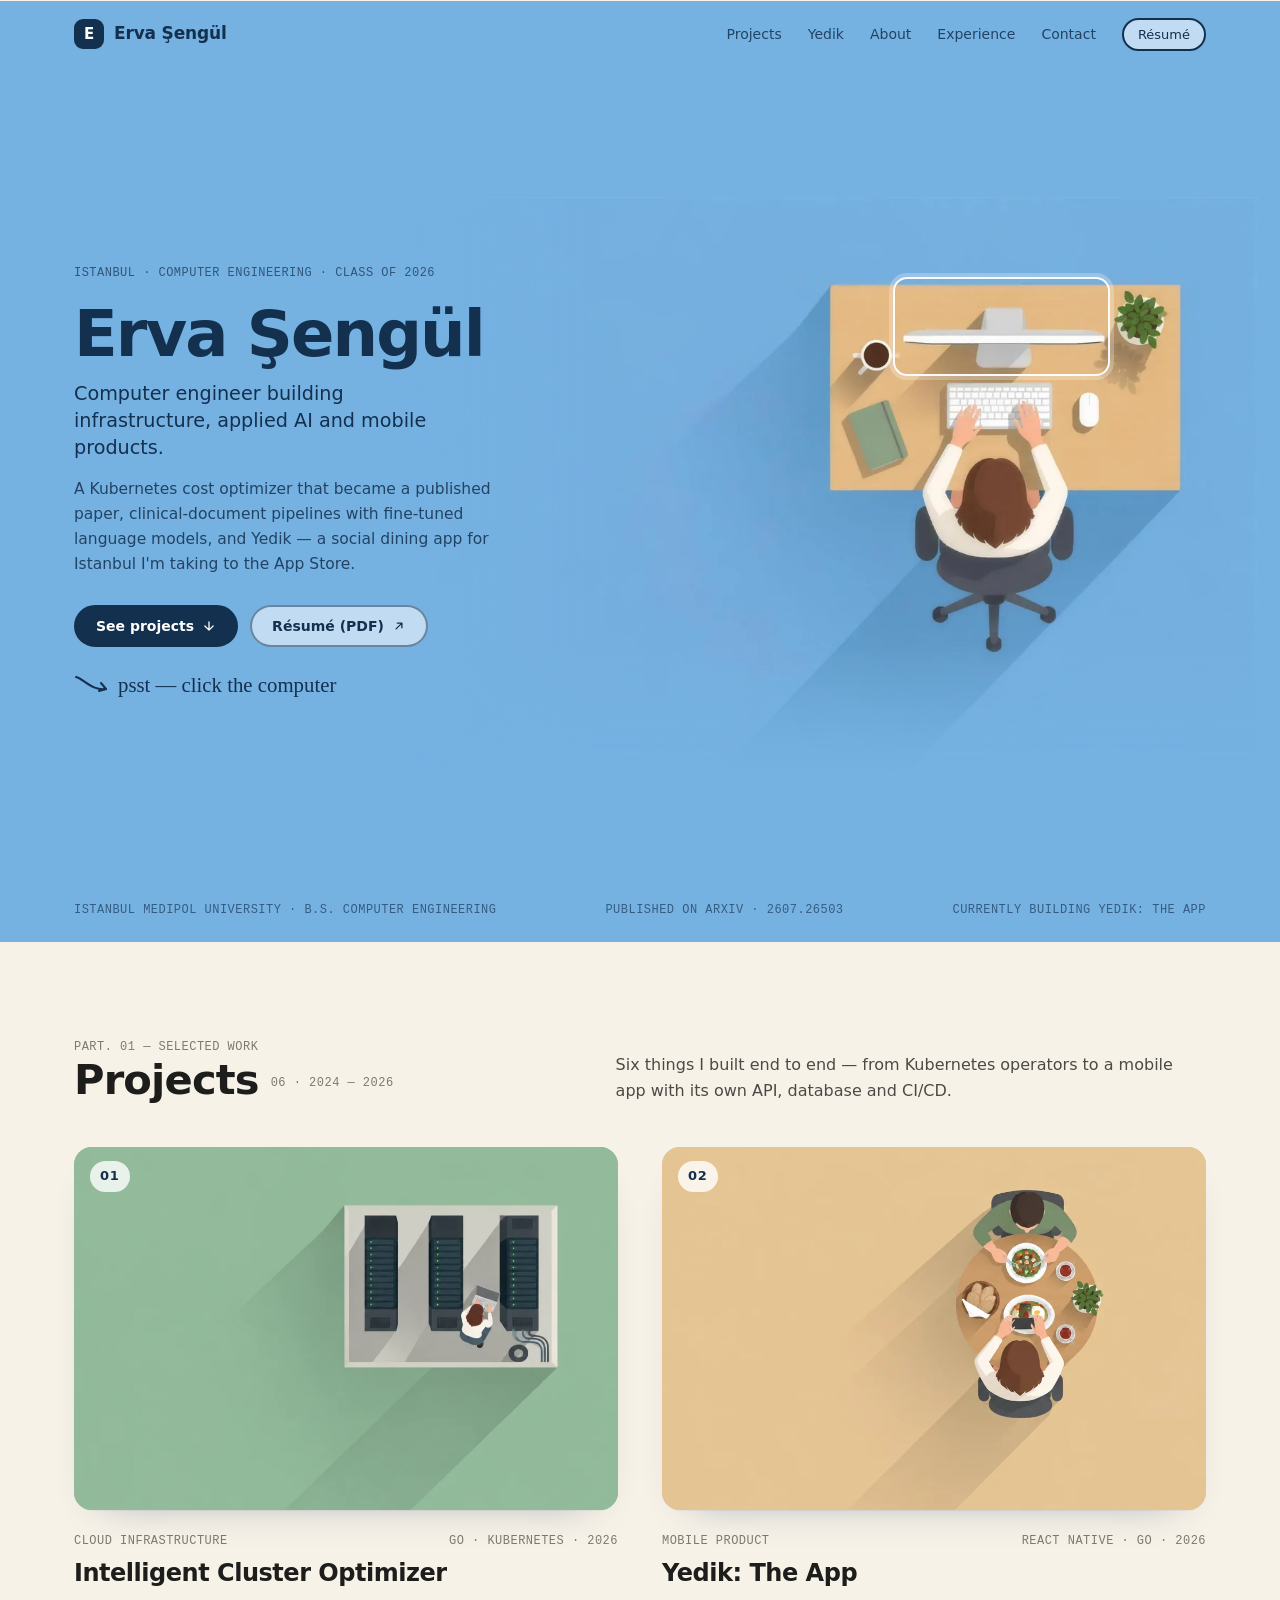
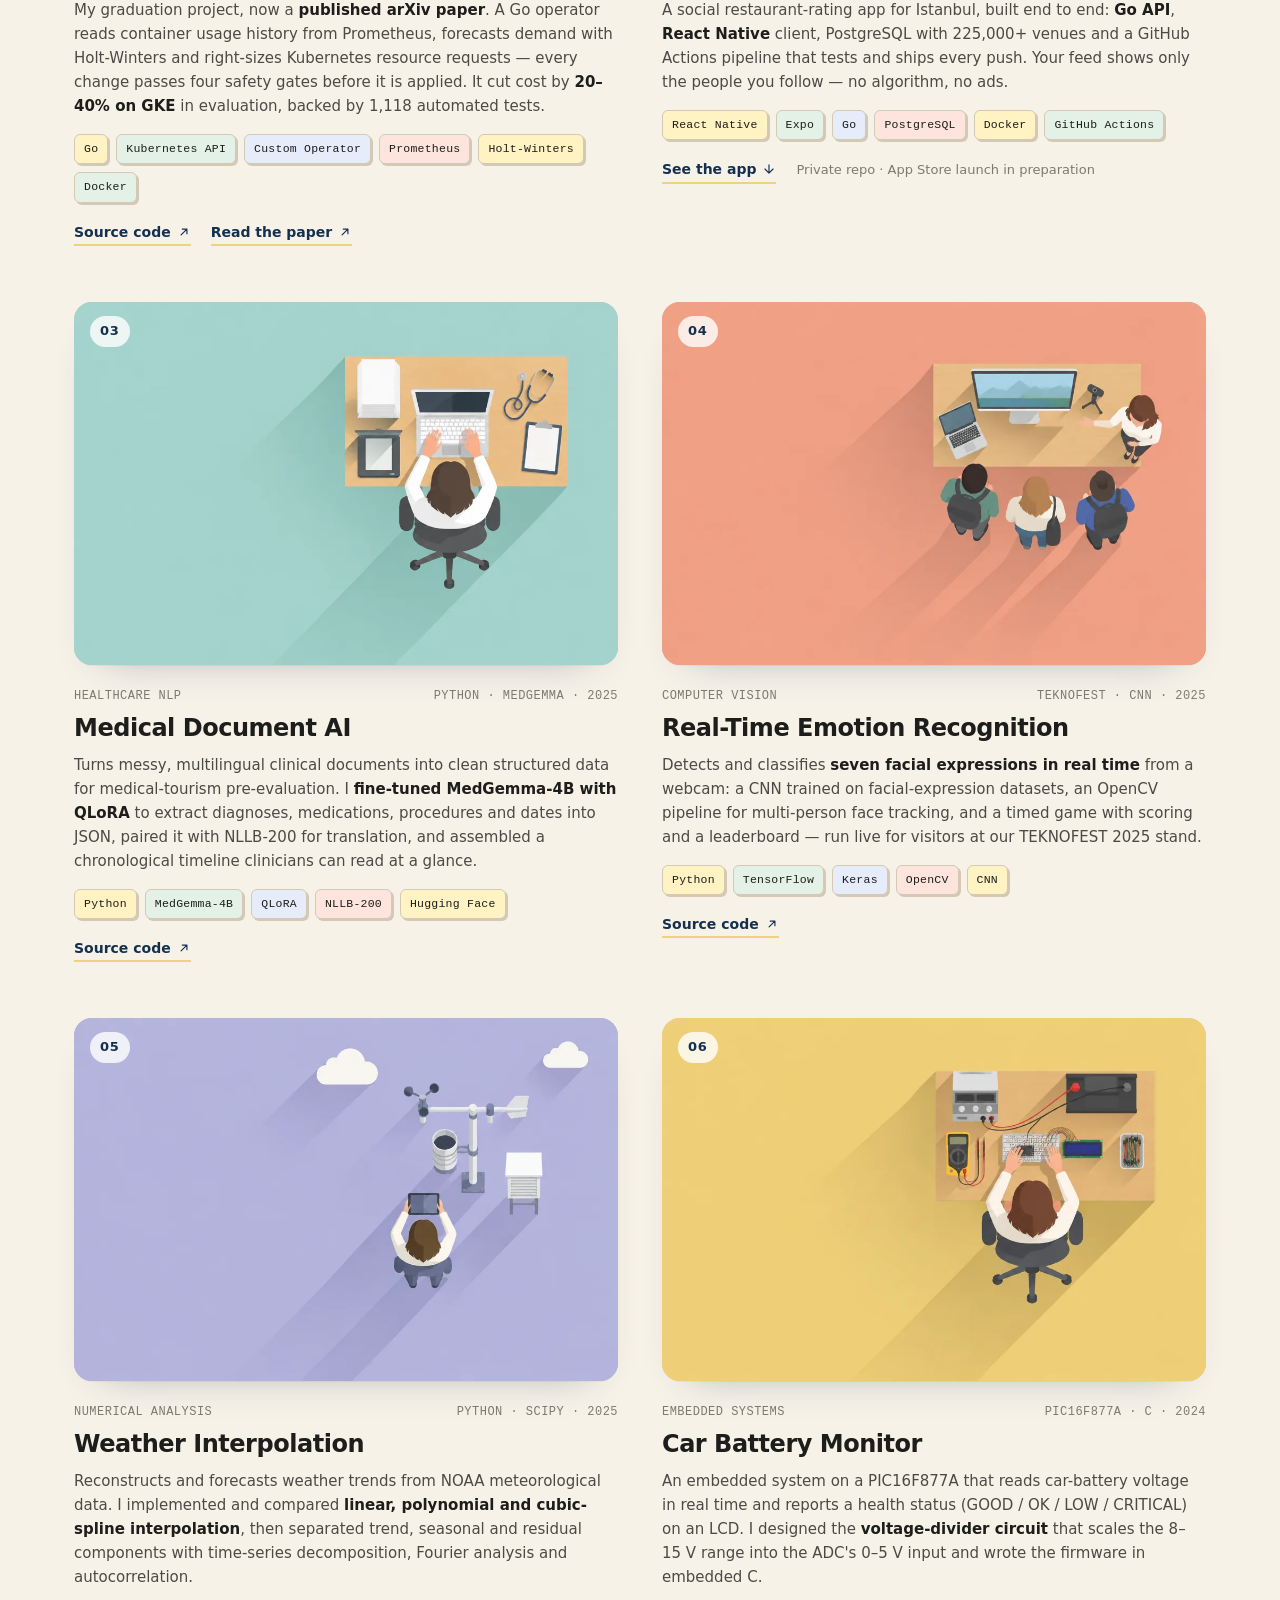
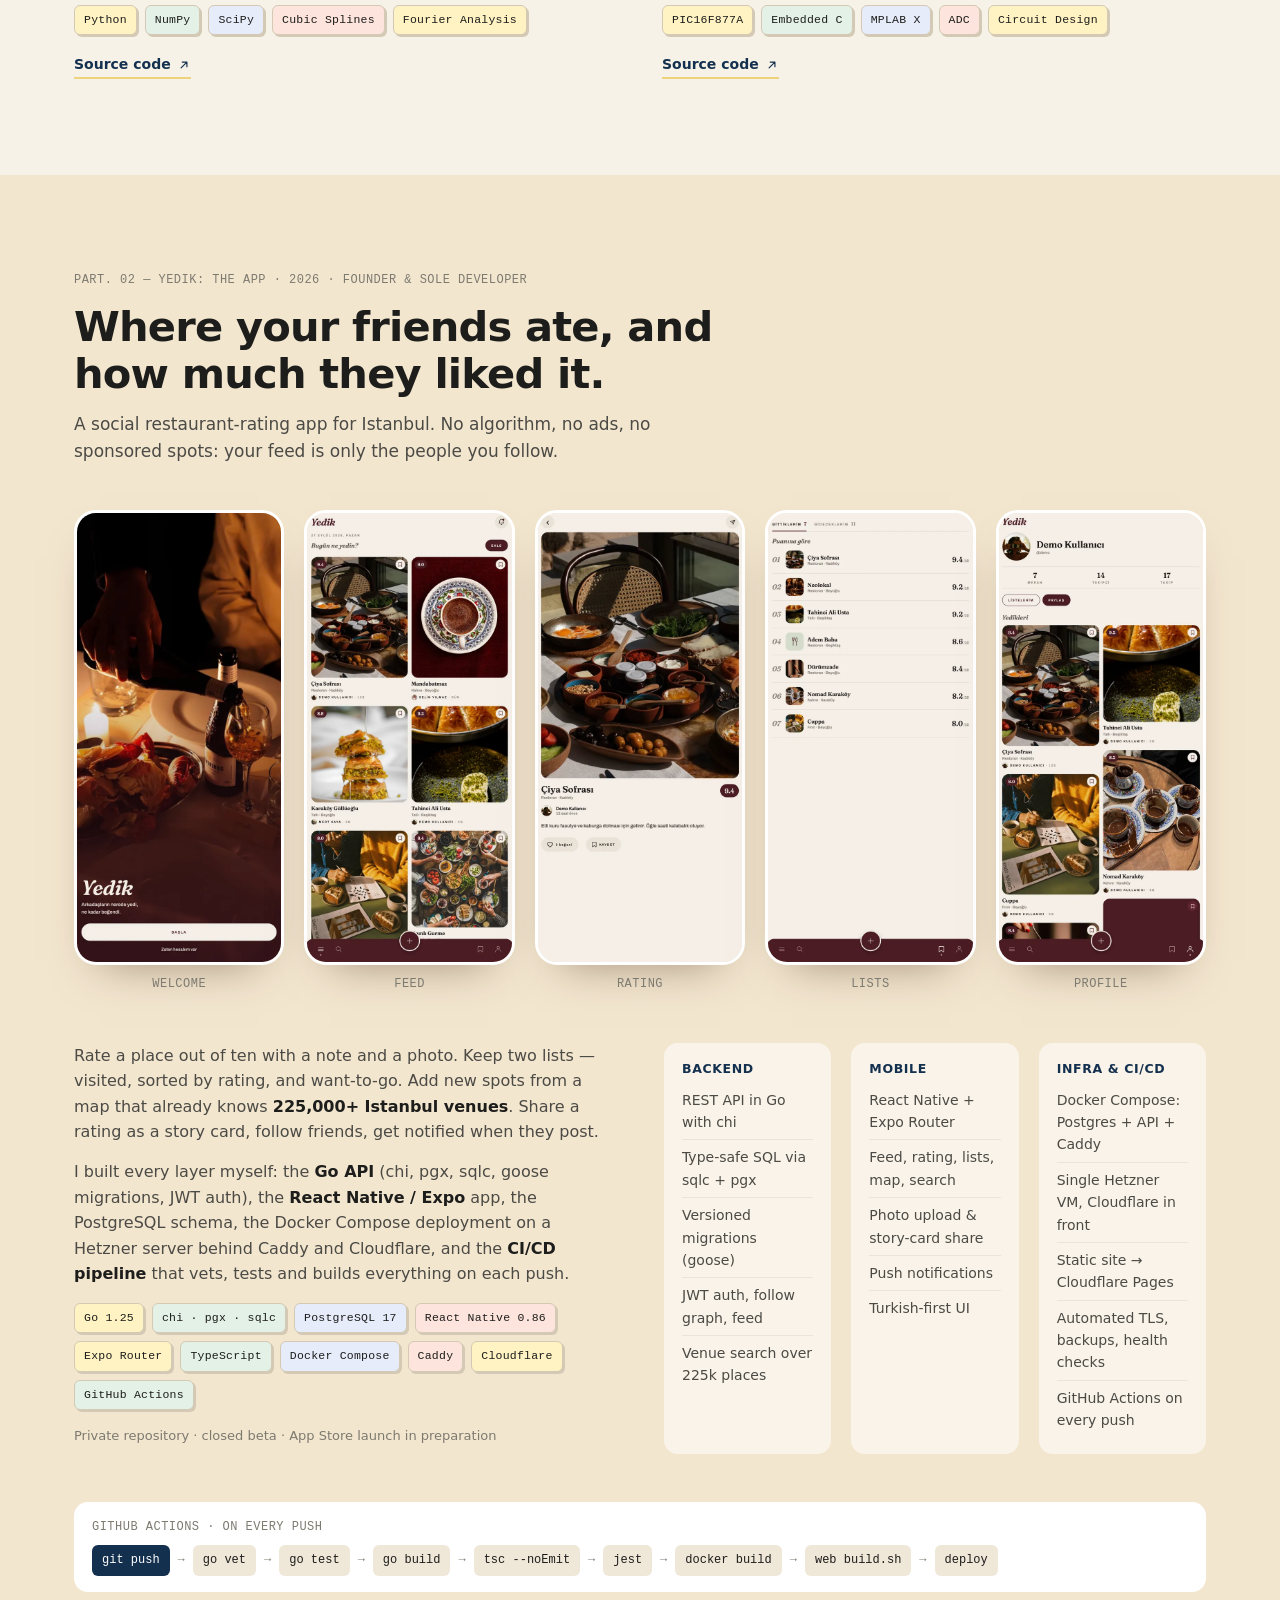
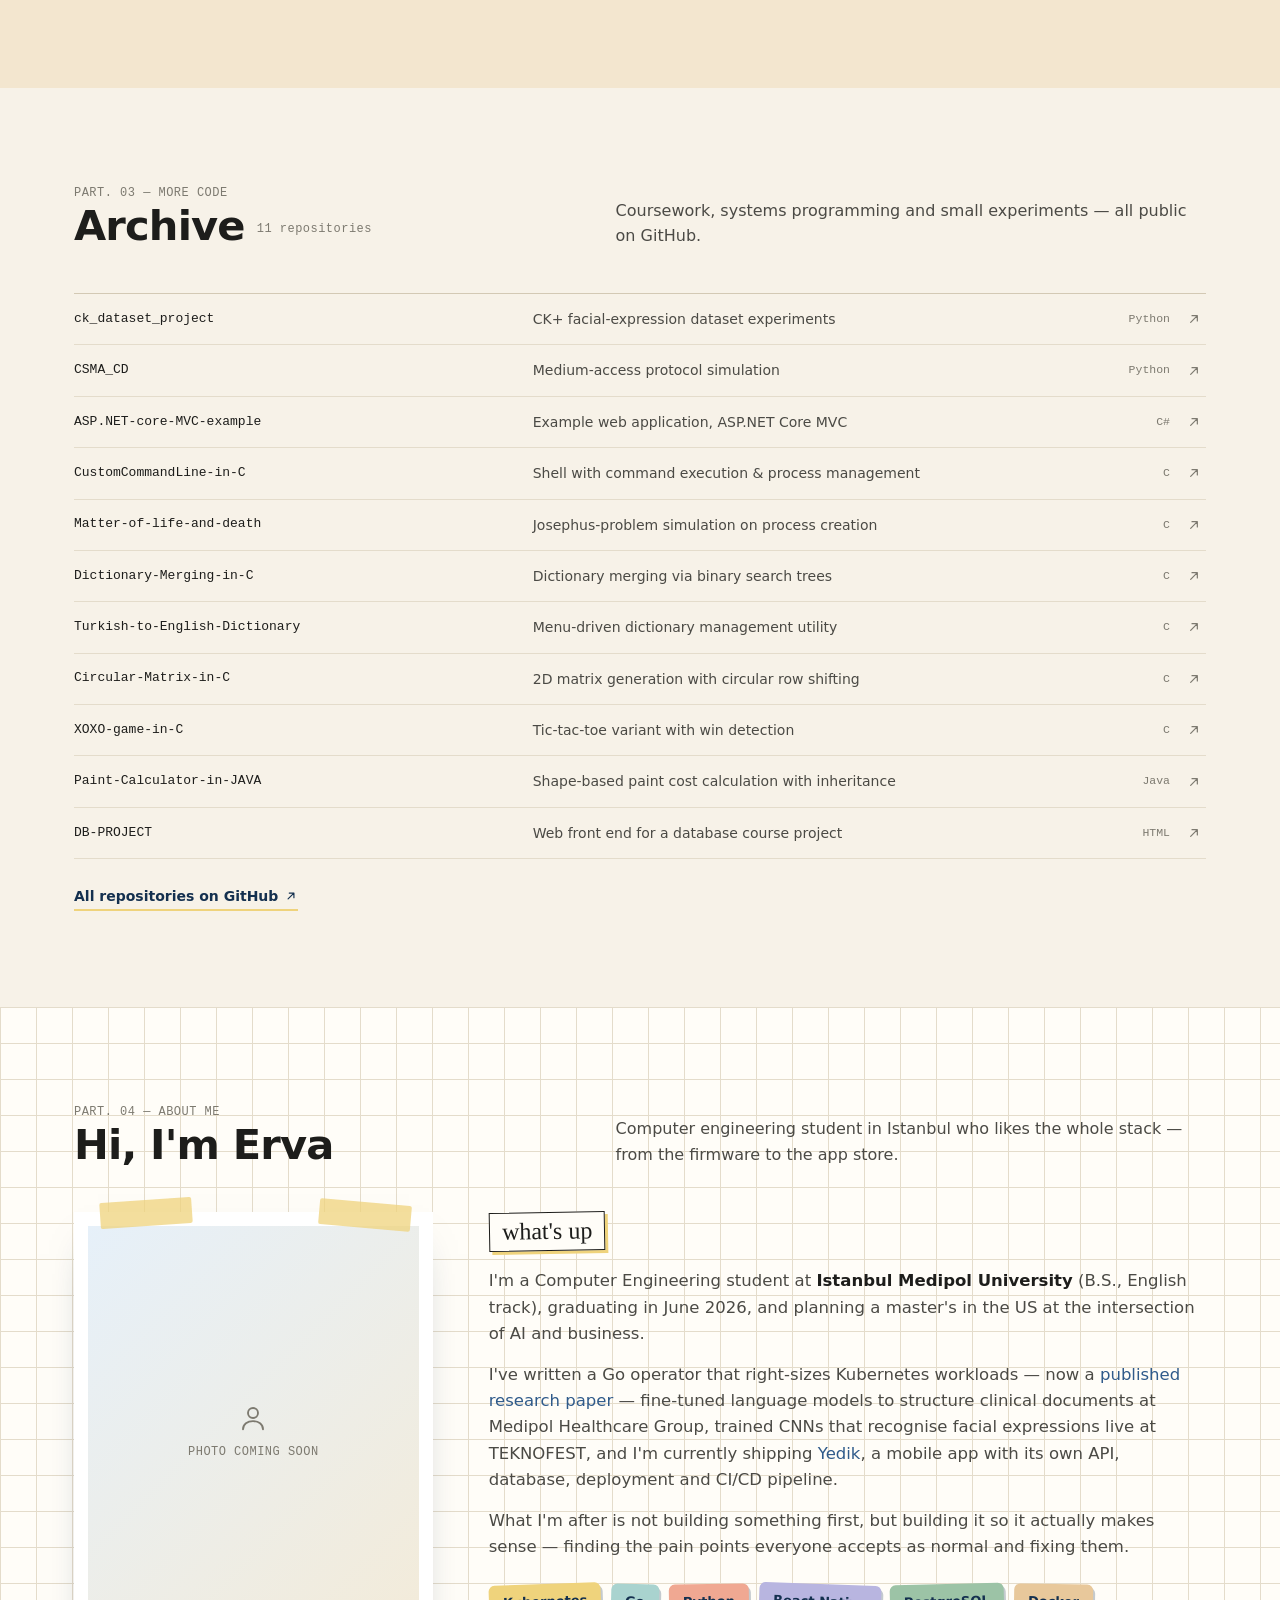
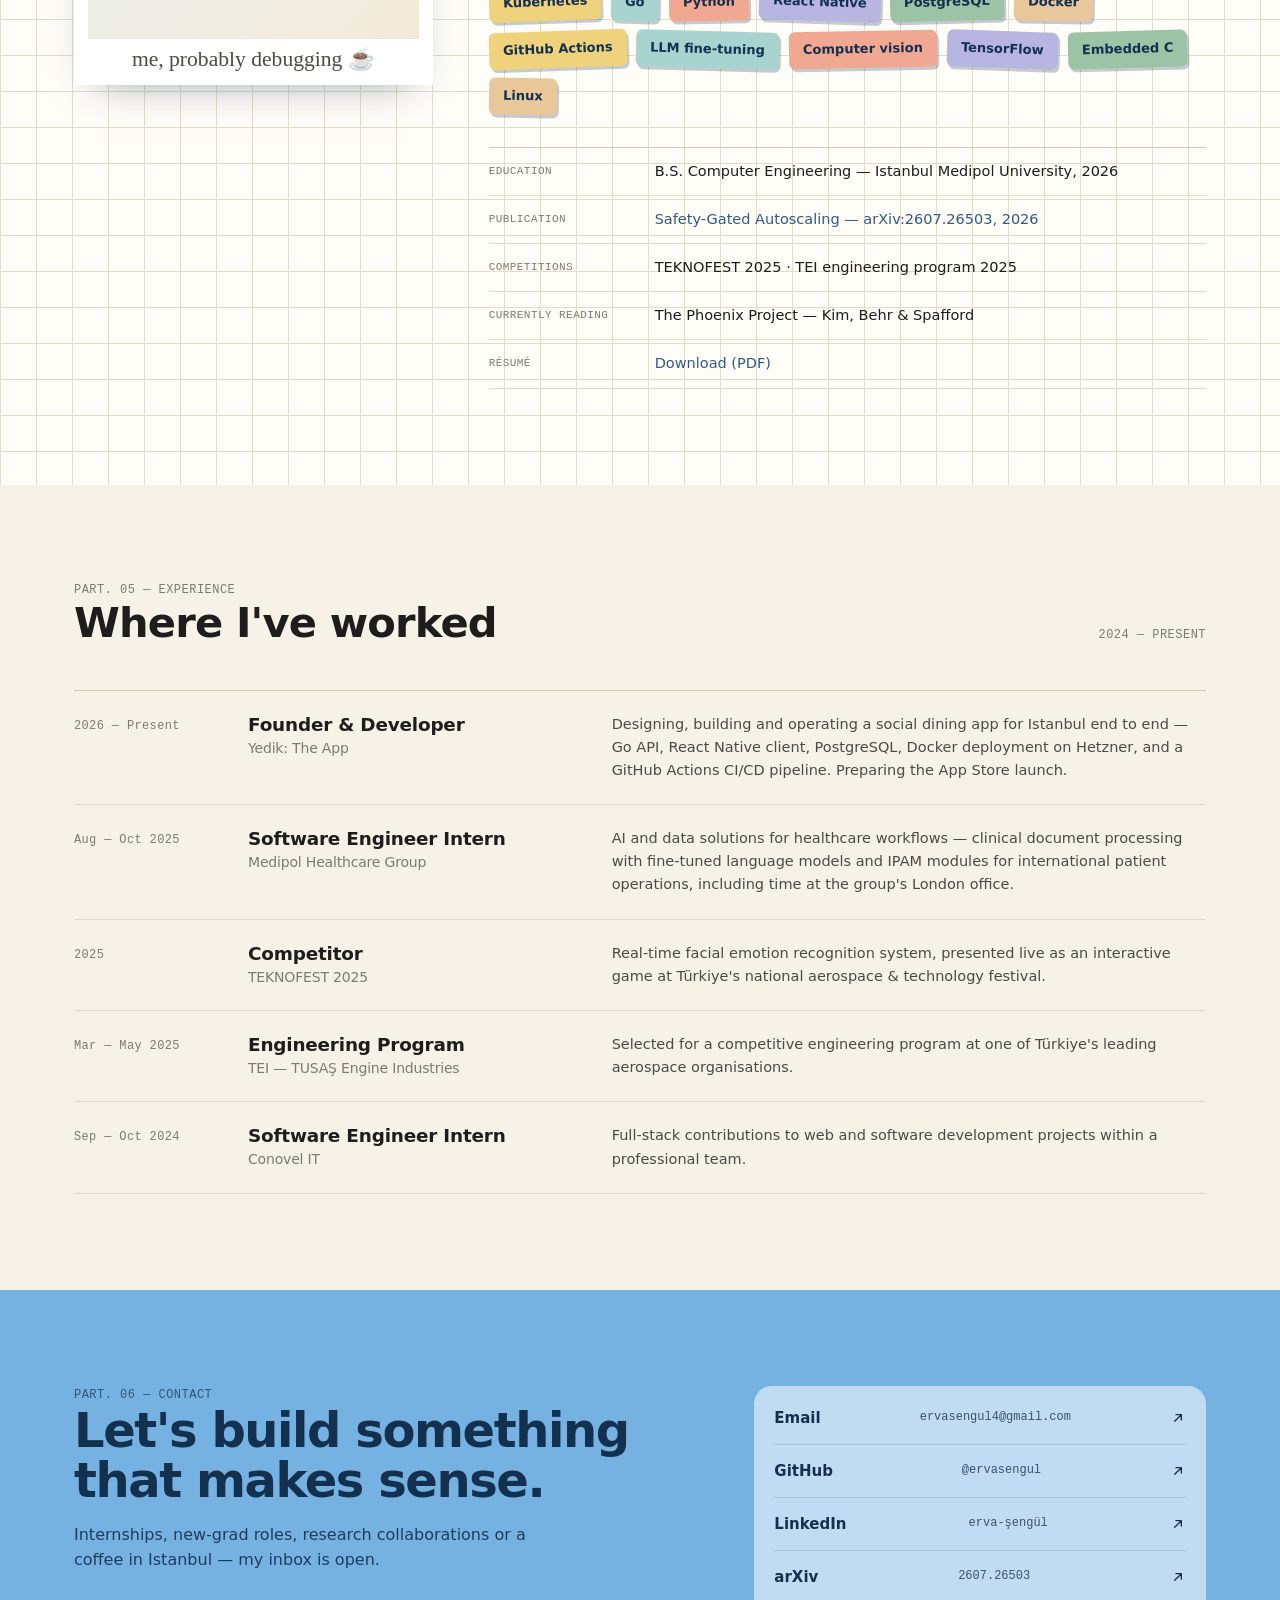
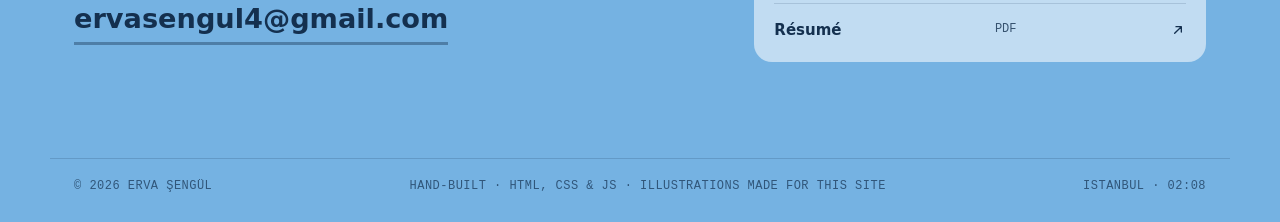
==== index.html @ ea11b545 "Redesign v5: illustrated hero and project covers in the top-down style - Sky-blue hero with a custom" ====
<!DOCTYPE html>
<html lang="en">
<head>
    <meta charset="UTF-8">
    <meta name="viewport" content="width=device-width, initial-scale=1.0">
    <meta http-equiv="Content-Security-Policy" content="default-src 'self'; style-src 'self' 'unsafe-inline' https://fonts.googleapis.com; font-src 'self' https://fonts.gstatic.com; img-src 'self' data:; script-src 'self'; frame-ancestors 'none'; base-uri 'self'; upgrade-insecure-requests;">
    <meta http-equiv="X-Content-Type-Options" content="nosniff">
    <meta name="referrer" content="strict-origin-when-cross-origin">
    <title>Erva Şengül — Computer Engineer</title>
    <meta name="description" content="Erva Şengül — computer engineering student in Istanbul building cloud infrastructure, applied AI and mobile products. Published on arXiv; building Yedik, a social dining app.">
    <meta name="theme-color" content="#75b2e2">
    <meta property="og:title" content="Erva Şengül — Computer Engineer">
    <meta property="og:description" content="Cloud infrastructure · applied AI · mobile. Computer engineering student in Istanbul, class of 2026.">
    <meta property="og:type" content="website">
    <meta property="og:url" content="https://www.ervasengul.com/">
    <link rel="icon" href="data:image/svg+xml,%3Csvg xmlns='http://www.w3.org/2000/svg' viewBox='0 0 64 64'%3E%3Crect width='64' height='64' rx='16' fill='%2314304f'/%3E%3Ctext x='32' y='45' font-family='Arial,Helvetica,sans-serif' font-weight='700' font-size='36' fill='%23ffffff' text-anchor='middle'%3EE%3C/text%3E%3C/svg%3E">
    <link rel="preconnect" href="https://fonts.googleapis.com">
    <link rel="preconnect" href="https://fonts.gstatic.com" crossorigin>
    <link href="https://fonts.googleapis.com/css2?family=Plus+Jakarta+Sans:wght@500;600;700;800&family=Inter:wght@400;500;600&family=Caveat:wght@500;600&family=JetBrains+Mono:wght@400;500&display=swap" rel="stylesheet">
    <link rel="stylesheet" href="styles.css">
</head>
<body>
    <a class="skip-link" href="#projects">Skip to content</a>

    <header class="site-nav">
        <div class="container nav-inner">
            <a href="index.html" class="brand"><span class="brand-mark">E</span>Erva Şengül</a>
            <button class="nav-toggle" type="button" aria-label="Menu" aria-expanded="false" aria-controls="nav-links"><span></span></button>
            <nav aria-label="Primary">
                <ul class="nav-links" id="nav-links">
                    <li><a href="#projects">Projects</a></li>
                    <li><a href="#yedik">Yedik</a></li>
                    <li><a href="#about">About</a></li>
                    <li><a href="#experience">Experience</a></li>
                    <li><a href="#contact">Contact</a></li>
                    <li><a class="btn btn-ghost" href="CVLER/Erva_Sengul_Resume.pdf" target="_blank" rel="noopener noreferrer">Résumé</a></li>
                </ul>
            </nav>
        </div>
    </header>

    <main>

        <!-- ================= HERO ================= -->
        <section class="hero" aria-label="Intro">
            <div class="container">
                <div class="hero-inner">
                    <div class="hero-copy">
                        <p class="mono hero-eyebrow">Istanbul · Computer Engineering · Class of 2026</p>
                        <h1 class="hero-title">Erva Şengül</h1>
                        <p class="hero-role">Computer engineer building infrastructure, applied AI and mobile products.</p>
                        <p class="hero-lead">
                            A Kubernetes cost optimizer that became a published paper, clinical-document
                            pipelines with fine-tuned language models, and Yedik — a social dining app
                            for Istanbul I'm taking to the App Store.
                        </p>
                        <div class="hero-actions">
                            <a class="btn btn-solid" href="#projects">See projects <svg viewBox="0 0 24 24"><path d="M12 5v14M5 12l7 7 7-7"/></svg></a>
                            <a class="btn btn-ghost" href="CVLER/Erva_Sengul_Resume.pdf" target="_blank" rel="noopener noreferrer">Résumé (PDF) <svg viewBox="0 0 24 24"><path d="M7 17 17 7M9 7h8v8"/></svg></a>
                        </div>
                        <p class="hero-hint" aria-hidden="true">
                            <svg viewBox="0 0 34 24"><path d="M2 4c8 2 16 14 30 12"/><path d="M27 10l5 6-7 2"/></svg>
                            <span class="hand">psst — click the computer</span>
                        </p>
                    </div>

                    <div class="hero-art">
                        <!-- Hotspot coordinates are % of the image box (see styles.css .hotspot) -->
                        <div class="hero-figure">
                        <img src="images/illustrations/hero-2048.webp"
                             srcset="images/illustrations/hero-1200.webp 1200w, images/illustrations/hero-2048.webp 2048w"
                             sizes="(max-width: 860px) 100vw, 60vw"
                             width="2048" height="1382" fetchpriority="high"
                             alt="Top-down illustration of Erva at a wooden desk, coding on an iMac, with a coffee cup and a plant, casting a long afternoon shadow">
                        <a class="hotspot" href="#projects" aria-label="Open the projects section" style="--x:58%; --y:15%; --w:24%; --h:15%">
                            <span class="hotspot-tip">See what I'm building ↓</span>
                        </a>
                        </div>
                    </div>
                </div>
                <div class="hero-foot">
                    <p class="mono">Istanbul Medipol University · B.S. Computer Engineering</p>
                    <p class="mono">Published on arXiv · 2607.26503</p>
                    <p class="mono">Currently building Yedik: The App</p>
                </div>
            </div>
        </section>

        <!-- ================= PROJECTS ================= -->
        <section id="projects" class="section projects">
            <div class="container">
                <div class="section-head reveal">
                    <div>
                        <p class="mono">Part. 01 — Selected work</p>
                        <h2 class="section-title"><span class="scribble">Projects</span><span class="count">06 · 2024 — 2026</span></h2>
                    </div>
                    <p class="section-sub">Six things I built end to end — from Kubernetes operators to a mobile app with its own API, database and CI/CD.</p>
                </div>

                <div class="project-grid">

                    <article class="project reveal" style="--tile:#93ba9d">
                        <figure class="project-media">
                            <img src="images/illustrations/cluster.webp" alt="Top-down illustration of a small data-center room: three rows of server racks and a person with a laptop crouching beside one" loading="lazy" width="1024" height="688">
                            <span class="project-num">01</span>
                        </figure>
                        <div class="project-meta">
                            <span class="mono">Cloud infrastructure</span>
                            <span class="mono">Go · Kubernetes · 2026</span>
                        </div>
                        <h3 class="project-title"><a href="https://github.com/medipol-srg/intelligent-cluster-optimizer" target="_blank" rel="noopener noreferrer">Intelligent Cluster Optimizer</a></h3>
                        <p class="project-desc">
                            My graduation project, now a <strong>published arXiv paper</strong>. A Go operator reads
                            container usage history from Prometheus, forecasts demand with Holt-Winters and
                            right-sizes Kubernetes resource requests — every change passes four safety gates
                            before it is applied. It cut cost by <strong>20–40% on GKE</strong> in evaluation,
                            backed by 1,118 automated tests.
                        </p>
                        <ul class="tags"><li>Go</li><li>Kubernetes API</li><li>Custom Operator</li><li>Prometheus</li><li>Holt-Winters</li><li>Docker</li></ul>
                        <div class="project-links">
                            <a class="u-link" href="https://github.com/medipol-srg/intelligent-cluster-optimizer" target="_blank" rel="noopener noreferrer">Source code <svg viewBox="0 0 24 24"><path d="M7 17 17 7M9 7h8v8"/></svg></a>
                            <a class="u-link" href="https://arxiv.org/abs/2607.26503" target="_blank" rel="noopener noreferrer">Read the paper <svg viewBox="0 0 24 24"><path d="M7 17 17 7M9 7h8v8"/></svg></a>
                        </div>
                    </article>

                    <article class="project reveal reveal-delay-1" style="--tile:#e6c595">
                        <figure class="project-media">
                            <img src="images/illustrations/yedik.webp" alt="Top-down illustration of a round restaurant table with plates of food; a woman photographs the meal with her phone while a friend sits across" loading="lazy" width="1024" height="688">
                            <span class="project-num">02</span>
                        </figure>
                        <div class="project-meta">
                            <span class="mono">Mobile product</span>
                            <span class="mono">React Native · Go · 2026</span>
                        </div>
                        <h3 class="project-title"><a href="#yedik">Yedik: The App</a></h3>
                        <p class="project-desc">
                            A social restaurant-rating app for Istanbul, built end to end: <strong>Go API</strong>,
                            <strong>React Native</strong> client, PostgreSQL with 225,000+ venues and a GitHub
                            Actions pipeline that tests and ships every push. Your feed shows only the people you
                            follow — no algorithm, no ads.
                        </p>
                        <ul class="tags"><li>React Native</li><li>Expo</li><li>Go</li><li>PostgreSQL</li><li>Docker</li><li>GitHub Actions</li></ul>
                        <div class="project-links">
                            <a class="u-link" href="#yedik">See the app <svg viewBox="0 0 24 24"><path d="M12 5v14M5 12l7 7 7-7"/></svg></a>
                            <span class="note">Private repo · App Store launch in preparation</span>
                        </div>
                    </article>

                    <article class="project reveal" style="--tile:#a4d2cc">
                        <figure class="project-media">
                            <img src="images/illustrations/medical.webp" alt="Top-down illustration of a clinic desk: a doctor at a laptop with a stack of medical documents, a stethoscope and a clipboard" loading="lazy" width="1024" height="688">
                            <span class="project-num">03</span>
                        </figure>
                        <div class="project-meta">
                            <span class="mono">Healthcare NLP</span>
                            <span class="mono">Python · MedGemma · 2025</span>
                        </div>
                        <h3 class="project-title"><a href="https://github.com/ervasengul/ai-medical-document-structuring" target="_blank" rel="noopener noreferrer">Medical Document AI</a></h3>
                        <p class="project-desc">
                            Turns messy, multilingual clinical documents into clean structured data for
                            medical-tourism pre-evaluation. I <strong>fine-tuned MedGemma-4B with QLoRA</strong> to
                            extract diagnoses, medications, procedures and dates into JSON, paired it with
                            NLLB-200 for translation, and assembled a chronological timeline clinicians can read
                            at a glance.
                        </p>
                        <ul class="tags"><li>Python</li><li>MedGemma-4B</li><li>QLoRA</li><li>NLLB-200</li><li>Hugging Face</li></ul>
                        <div class="project-links">
                            <a class="u-link" href="https://github.com/ervasengul/ai-medical-document-structuring" target="_blank" rel="noopener noreferrer">Source code <svg viewBox="0 0 24 24"><path d="M7 17 17 7M9 7h8v8"/></svg></a>
                        </div>
                    </article>

                    <article class="project reveal reveal-delay-1" style="--tile:#f09f86">
                        <figure class="project-media">
                            <img src="images/illustrations/emotion.webp" alt="Top-down illustration of a festival stand: a table with a monitor, laptop and webcam on a tripod, three visitors watching and Erva presenting" loading="lazy" width="1024" height="688">
                            <span class="project-num">04</span>
                        </figure>
                        <div class="project-meta">
                            <span class="mono">Computer vision</span>
                            <span class="mono">TEKNOFEST · CNN · 2025</span>
                        </div>
                        <h3 class="project-title"><a href="https://github.com/ervasengul/real_time_emotion_recognition" target="_blank" rel="noopener noreferrer">Real-Time Emotion Recognition</a></h3>
                        <p class="project-desc">
                            Detects and classifies <strong>seven facial expressions in real time</strong> from a
                            webcam: a CNN trained on facial-expression datasets, an OpenCV pipeline for
                            multi-person face tracking, and a timed game with scoring and a leaderboard — run
                            live for visitors at our TEKNOFEST 2025 stand.
                        </p>
                        <ul class="tags"><li>Python</li><li>TensorFlow</li><li>Keras</li><li>OpenCV</li><li>CNN</li></ul>
                        <div class="project-links">
                            <a class="u-link" href="https://github.com/ervasengul/real_time_emotion_recognition" target="_blank" rel="noopener noreferrer">Source code <svg viewBox="0 0 24 24"><path d="M7 17 17 7M9 7h8v8"/></svg></a>
                        </div>
                    </article>

                    <article class="project reveal" style="--tile:#b4b5dd">
                        <figure class="project-media">
                            <img src="images/illustrations/weather.webp" alt="Top-down illustration of a small weather station in a field: an anemometer mast, a rain gauge, an instrument box and Erva holding a tablet" loading="lazy" width="1024" height="688">
                            <span class="project-num">05</span>
                        </figure>
                        <div class="project-meta">
                            <span class="mono">Numerical analysis</span>
                            <span class="mono">Python · SciPy · 2025</span>
                        </div>
                        <h3 class="project-title"><a href="https://github.com/ervasengul/Numerical-Analysis-Cubic-Splines-in-Pythonc-Interpolation" target="_blank" rel="noopener noreferrer">Weather Interpolation</a></h3>
                        <p class="project-desc">
                            Reconstructs and forecasts weather trends from NOAA meteorological data. I implemented
                            and compared <strong>linear, polynomial and cubic-spline interpolation</strong>, then
                            separated trend, seasonal and residual components with time-series decomposition,
                            Fourier analysis and autocorrelation.
                        </p>
                        <ul class="tags"><li>Python</li><li>NumPy</li><li>SciPy</li><li>Cubic Splines</li><li>Fourier Analysis</li></ul>
                        <div class="project-links">
                            <a class="u-link" href="https://github.com/ervasengul/Numerical-Analysis-Cubic-Splines-in-Pythonc-Interpolation" target="_blank" rel="noopener noreferrer">Source code <svg viewBox="0 0 24 24"><path d="M7 17 17 7M9 7h8v8"/></svg></a>
                        </div>
                    </article>

                    <article class="project reveal reveal-delay-1" style="--tile:#efcf7b">
                        <figure class="project-media">
                            <img src="images/illustrations/battery.webp" alt="Top-down illustration of an electronics workbench: a breadboard with jumper wires, an LCD module, a bench power supply, a multimeter and a car battery" loading="lazy" width="1024" height="688">
                            <span class="project-num">06</span>
                        </figure>
                        <div class="project-meta">
                            <span class="mono">Embedded systems</span>
                            <span class="mono">PIC16F877A · C · 2024</span>
                        </div>
                        <h3 class="project-title"><a href="https://github.com/ervasengul/car-battery-voltage-monitoring" target="_blank" rel="noopener noreferrer">Car Battery Monitor</a></h3>
                        <p class="project-desc">
                            An embedded system on a PIC16F877A that reads car-battery voltage in real time and
                            reports a health status (GOOD / OK / LOW / CRITICAL) on an LCD. I designed the
                            <strong>voltage-divider circuit</strong> that scales the 8–15&nbsp;V range into the ADC's
                            0–5&nbsp;V input and wrote the firmware in embedded C.
                        </p>
                        <ul class="tags"><li>PIC16F877A</li><li>Embedded C</li><li>MPLAB X</li><li>ADC</li><li>Circuit Design</li></ul>
                        <div class="project-links">
                            <a class="u-link" href="https://github.com/ervasengul/car-battery-voltage-monitoring" target="_blank" rel="noopener noreferrer">Source code <svg viewBox="0 0 24 24"><path d="M7 17 17 7M9 7h8v8"/></svg></a>
                        </div>
                    </article>

                </div>
            </div>
        </section>

        <!-- ================= YEDIK ================= -->
        <section id="yedik" class="section yedik">
            <div class="container">
                <div class="yedik-head reveal">
                    <p class="mono">Part. 02 — Yedik: The App · 2026 · founder &amp; sole developer</p>
                    <h2 class="yedik-title">Where your friends ate, and how much they liked it.</h2>
                    <p class="yedik-tagline">
                        A social restaurant-rating app for Istanbul. No algorithm, no ads, no sponsored
                        spots: your feed is only the people you follow.
                    </p>
                </div>

                <!-- Screens: swap the files in images/work/yedik/ to update the gallery -->
                <div class="screens reveal">
                    <figure><img src="images/work/yedik/00-kapak.webp" alt="Yedik welcome screen" loading="lazy" width="600" height="1300"><figcaption class="mono">Welcome</figcaption></figure>
                    <figure><img src="images/work/yedik/01-akis.webp" alt="Feed of restaurants rated by people you follow, each with a score out of ten" loading="lazy" width="600" height="1300"><figcaption class="mono">Feed</figcaption></figure>
                    <figure><img src="images/work/yedik/02-kayit.webp" alt="A single rating: photo of the meal, the venue, a 9.4 score and a short note" loading="lazy" width="600" height="1300"><figcaption class="mono">Rating</figcaption></figure>
                    <figure><img src="images/work/yedik/03-listelerim.webp" alt="Ranked list of visited venues, sorted by rating" loading="lazy" width="600" height="1300"><figcaption class="mono">Lists</figcaption></figure>
                    <figure><img src="images/work/yedik/04-profil.webp" alt="Profile screen with visited count, followers, following and a grid of ratings" loading="lazy" width="600" height="1300"><figcaption class="mono">Profile</figcaption></figure>
                </div>

                <div class="yedik-body">
                    <div class="yedik-copy reveal">
                        <p>
                            Rate a place out of ten with a note and a photo. Keep two lists — visited, sorted by
                            rating, and want-to-go. Add new spots from a map that already knows
                            <strong>225,000+ Istanbul venues</strong>. Share a rating as a story card, follow
                            friends, get notified when they post.
                        </p>
                        <p>
                            I built every layer myself: the <strong>Go API</strong> (chi, pgx, sqlc, goose migrations,
                            JWT auth), the <strong>React Native / Expo</strong> app, the PostgreSQL schema, the
                            Docker Compose deployment on a Hetzner server behind Caddy and Cloudflare, and the
                            <strong>CI/CD pipeline</strong> that vets, tests and builds everything on each push.
                        </p>
                        <ul class="tags"><li>Go 1.25</li><li>chi · pgx · sqlc</li><li>PostgreSQL 17</li><li>React Native 0.86</li><li>Expo Router</li><li>TypeScript</li><li>Docker Compose</li><li>Caddy</li><li>Cloudflare</li><li>GitHub Actions</li></ul>
                        <span class="note">Private repository · closed beta · App Store launch in preparation</span>
                    </div>

                    <div class="built reveal reveal-delay-1">
                        <div>
                            <h3>Backend</h3>
                            <ul>
                                <li>REST API in Go with chi</li>
                                <li>Type-safe SQL via sqlc + pgx</li>
                                <li>Versioned migrations (goose)</li>
                                <li>JWT auth, follow graph, feed</li>
                                <li>Venue search over 225k places</li>
                            </ul>
                        </div>
                        <div>
                            <h3>Mobile</h3>
                            <ul>
                                <li>React Native + Expo Router</li>
                                <li>Feed, rating, lists, map, search</li>
                                <li>Photo upload &amp; story-card share</li>
                                <li>Push notifications</li>
                                <li>Turkish-first UI</li>
                            </ul>
                        </div>
                        <div>
                            <h3>Infra &amp; CI/CD</h3>
                            <ul>
                                <li>Docker Compose: Postgres + API + Caddy</li>
                                <li>Single Hetzner VM, Cloudflare in front</li>
                                <li>Static site → Cloudflare Pages</li>
                                <li>Automated TLS, backups, health checks</li>
                                <li>GitHub Actions on every push</li>
                            </ul>
                        </div>
                    </div>

                    <div class="pipeline reveal reveal-delay-2" aria-label="CI/CD pipeline steps">
                        <span class="mono label">GitHub Actions · on every push</span>
                        <span class="step push">git push</span><span class="sep">→</span>
                        <span class="step">go vet</span><span class="sep">→</span>
                        <span class="step">go test</span><span class="sep">→</span>
                        <span class="step">go build</span><span class="sep">→</span>
                        <span class="step">tsc --noEmit</span><span class="sep">→</span>
                        <span class="step">jest</span><span class="sep">→</span>
                        <span class="step">docker build</span><span class="sep">→</span>
                        <span class="step">web build.sh</span><span class="sep">→</span>
                        <span class="step">deploy</span>
                    </div>
                </div>
            </div>
        </section>

        <!-- ================= ARCHIVE ================= -->
        <section id="archive" class="section">
            <div class="container">
                <div class="section-head reveal">
                    <div>
                        <p class="mono">Part. 03 — More code</p>
                        <h2 class="section-title">Archive<span class="count">11 repositories</span></h2>
                    </div>
                    <p class="section-sub">Coursework, systems programming and small experiments — all public on GitHub.</p>
                </div>

                <ul class="archive-list reveal">
                    <li><a class="archive-row" href="https://github.com/ervasengul/ck_dataset_project" target="_blank" rel="noopener noreferrer"><span class="archive-name">ck_dataset_project</span><span class="archive-desc">CK+ facial-expression dataset experiments</span><span class="archive-lang">Python</span><span class="archive-arrow"><svg viewBox="0 0 24 24"><path d="M7 17 17 7M9 7h8v8"/></svg></span></a></li>
                    <li><a class="archive-row" href="https://github.com/ervasengul/CSMA_CD" target="_blank" rel="noopener noreferrer"><span class="archive-name">CSMA_CD</span><span class="archive-desc">Medium-access protocol simulation</span><span class="archive-lang">Python</span><span class="archive-arrow"><svg viewBox="0 0 24 24"><path d="M7 17 17 7M9 7h8v8"/></svg></span></a></li>
                    <li><a class="archive-row" href="https://github.com/ervasengul/ASP.NET-core-MVC-example" target="_blank" rel="noopener noreferrer"><span class="archive-name">ASP.NET-core-MVC-example</span><span class="archive-desc">Example web application, ASP.NET Core MVC</span><span class="archive-lang">C#</span><span class="archive-arrow"><svg viewBox="0 0 24 24"><path d="M7 17 17 7M9 7h8v8"/></svg></span></a></li>
                    <li><a class="archive-row" href="https://github.com/ervasengul/CustomCommandLine-in-C" target="_blank" rel="noopener noreferrer"><span class="archive-name">CustomCommandLine-in-C</span><span class="archive-desc">Shell with command execution &amp; process management</span><span class="archive-lang">C</span><span class="archive-arrow"><svg viewBox="0 0 24 24"><path d="M7 17 17 7M9 7h8v8"/></svg></span></a></li>
                    <li><a class="archive-row" href="https://github.com/ervasengul/Matter-of-life-and-death-game-in-C-" target="_blank" rel="noopener noreferrer"><span class="archive-name">Matter-of-life-and-death</span><span class="archive-desc">Josephus-problem simulation on process creation</span><span class="archive-lang">C</span><span class="archive-arrow"><svg viewBox="0 0 24 24"><path d="M7 17 17 7M9 7h8v8"/></svg></span></a></li>
                    <li><a class="archive-row" href="https://github.com/ervasengul/Dcitonary-Merging-in-C" target="_blank" rel="noopener noreferrer"><span class="archive-name">Dictionary-Merging-in-C</span><span class="archive-desc">Dictionary merging via binary search trees</span><span class="archive-lang">C</span><span class="archive-arrow"><svg viewBox="0 0 24 24"><path d="M7 17 17 7M9 7h8v8"/></svg></span></a></li>
                    <li><a class="archive-row" href="https://github.com/ervasengul/Turkish-to-English-Dictionary-in-C" target="_blank" rel="noopener noreferrer"><span class="archive-name">Turkish-to-English-Dictionary</span><span class="archive-desc">Menu-driven dictionary management utility</span><span class="archive-lang">C</span><span class="archive-arrow"><svg viewBox="0 0 24 24"><path d="M7 17 17 7M9 7h8v8"/></svg></span></a></li>
                    <li><a class="archive-row" href="https://github.com/ervasengul/Circular-Matrix-in-C-" target="_blank" rel="noopener noreferrer"><span class="archive-name">Circular-Matrix-in-C</span><span class="archive-desc">2D matrix generation with circular row shifting</span><span class="archive-lang">C</span><span class="archive-arrow"><svg viewBox="0 0 24 24"><path d="M7 17 17 7M9 7h8v8"/></svg></span></a></li>
                    <li><a class="archive-row" href="https://github.com/ervasengul/XOXO-game-in-C" target="_blank" rel="noopener noreferrer"><span class="archive-name">XOXO-game-in-C</span><span class="archive-desc">Tic-tac-toe variant with win detection</span><span class="archive-lang">C</span><span class="archive-arrow"><svg viewBox="0 0 24 24"><path d="M7 17 17 7M9 7h8v8"/></svg></span></a></li>
                    <li><a class="archive-row" href="https://github.com/ervasengul/Paint-Calculator-in-JAVA" target="_blank" rel="noopener noreferrer"><span class="archive-name">Paint-Calculator-in-JAVA</span><span class="archive-desc">Shape-based paint cost calculation with inheritance</span><span class="archive-lang">Java</span><span class="archive-arrow"><svg viewBox="0 0 24 24"><path d="M7 17 17 7M9 7h8v8"/></svg></span></a></li>
                    <li><a class="archive-row" href="https://github.com/ervasengul/DB-PROJECT" target="_blank" rel="noopener noreferrer"><span class="archive-name">DB-PROJECT</span><span class="archive-desc">Web front end for a database course project</span><span class="archive-lang">HTML</span><span class="archive-arrow"><svg viewBox="0 0 24 24"><path d="M7 17 17 7M9 7h8v8"/></svg></span></a></li>
                </ul>

                <p class="archive-cta reveal">
                    <a class="u-link" href="https://github.com/ervasengul?tab=repositories" target="_blank" rel="noopener noreferrer">All repositories on GitHub <svg viewBox="0 0 24 24"><path d="M7 17 17 7M9 7h8v8"/></svg></a>
                </p>
            </div>
        </section>

        <!-- ================= ABOUT ================= -->
        <section id="about" class="section about">
            <div class="container">
                <div class="section-head reveal">
                    <div>
                        <p class="mono">Part. 04 — About me</p>
                        <h2 class="section-title"><span class="scribble">Hi, I'm Erva</span></h2>
                    </div>
                    <p class="section-sub">Computer engineering student in Istanbul who likes the whole stack — from the firmware to the app store.</p>
                </div>

                <div class="about-grid">
                    <figure class="polaroid reveal">
                        <!-- Photo slot: drop images/portrait.jpg in and replace the placeholder with
                             <img src="images/portrait.jpg" alt="Erva Şengül" width="800" height="1000"> -->
                        <div class="frame">
                            <div class="placeholder">
                                <svg viewBox="0 0 24 24"><circle cx="12" cy="8" r="4"/><path d="M4 21c0-4 3.6-6.5 8-6.5s8 2.5 8 6.5"/></svg>
                                <span class="mono">photo coming soon</span>
                            </div>
                        </div>
                        <figcaption class="caption hand">me, probably debugging ☕</figcaption>
                    </figure>

                    <div class="about-copy reveal reveal-delay-1">
                        <span class="about-label">what's up</span>
                        <p>
                            I'm a Computer Engineering student at <strong>Istanbul Medipol University</strong>
                            (B.S., English track), graduating in June 2026, and planning a master's in the US
                            at the intersection of AI and business.
                        </p>
                        <p>
                            I've written a Go operator that right-sizes Kubernetes workloads — now a
                            <a href="https://arxiv.org/abs/2607.26503" target="_blank" rel="noopener noreferrer">published research paper</a> —
                            fine-tuned language models to structure clinical documents at Medipol Healthcare
                            Group, trained CNNs that recognise facial expressions live at TEKNOFEST, and I'm
                            currently shipping <a href="#yedik">Yedik</a>, a mobile app with its own API, database,
                            deployment and CI/CD pipeline.
                        </p>
                        <p>
                            What I'm after is not building something first, but building it so it actually
                            makes sense — finding the pain points everyone accepts as normal and fixing them.
                        </p>

                        <ul class="stickers" aria-label="Skills">
                            <li>Kubernetes</li><li>Go</li><li>Python</li><li>React Native</li><li>PostgreSQL</li><li>Docker</li>
                            <li>GitHub Actions</li><li>LLM fine-tuning</li><li>Computer vision</li><li>TensorFlow</li><li>Embedded C</li><li>Linux</li>
                        </ul>

                        <ul class="fact-list">
                            <li><span class="k">Education</span><span class="v">B.S. Computer Engineering — Istanbul Medipol University, 2026</span></li>
                            <li><span class="k">Publication</span><span class="v"><a href="https://arxiv.org/abs/2607.26503" target="_blank" rel="noopener noreferrer">Safety-Gated Autoscaling — arXiv:2607.26503, 2026</a></span></li>
                            <li><span class="k">Competitions</span><span class="v">TEKNOFEST 2025 · TEI engineering program 2025</span></li>
                            <li><span class="k">Currently reading</span><span class="v">The Phoenix Project — Kim, Behr &amp; Spafford</span></li>
                            <li><span class="k">Résumé</span><span class="v"><a href="CVLER/Erva_Sengul_Resume.pdf" target="_blank" rel="noopener noreferrer">Download (PDF)</a></span></li>
                        </ul>
                    </div>
                </div>
            </div>
        </section>

        <!-- ================= EXPERIENCE ================= -->
        <section id="experience" class="section">
            <div class="container">
                <div class="section-head reveal">
                    <div>
                        <p class="mono">Part. 05 — Experience</p>
                        <h2 class="section-title">Where I've worked</h2>
                    </div>
                    <p class="mono">2024 — Present</p>
                </div>

                <ul class="xp-list">
                    <li class="xp-row reveal">
                        <span class="xp-date">2026 — Present</span>
                        <span class="xp-role">Founder &amp; Developer<small>Yedik: The App</small></span>
                        <span class="xp-desc">Designing, building and operating a social dining app for Istanbul end to end — Go API, React Native client, PostgreSQL, Docker deployment on Hetzner, and a GitHub Actions CI/CD pipeline. Preparing the App Store launch.</span>
                    </li>
                    <li class="xp-row reveal">
                        <span class="xp-date">Aug — Oct 2025</span>
                        <span class="xp-role">Software Engineer Intern<small>Medipol Healthcare Group</small></span>
                        <span class="xp-desc">AI and data solutions for healthcare workflows — clinical document processing with fine-tuned language models and IPAM modules for international patient operations, including time at the group's London office.</span>
                    </li>
                    <li class="xp-row reveal">
                        <span class="xp-date">2025</span>
                        <span class="xp-role">Competitor<small>TEKNOFEST 2025</small></span>
                        <span class="xp-desc">Real-time facial emotion recognition system, presented live as an interactive game at Türkiye's national aerospace &amp; technology festival.</span>
                    </li>
                    <li class="xp-row reveal">
                        <span class="xp-date">Mar — May 2025</span>
                        <span class="xp-role">Engineering Program<small>TEI — TUSAŞ Engine Industries</small></span>
                        <span class="xp-desc">Selected for a competitive engineering program at one of Türkiye's leading aerospace organisations.</span>
                    </li>
                    <li class="xp-row reveal">
                        <span class="xp-date">Sep — Oct 2024</span>
                        <span class="xp-role">Software Engineer Intern<small>Conovel IT</small></span>
                        <span class="xp-desc">Full-stack contributions to web and software development projects within a professional team.</span>
                    </li>
                </ul>
            </div>
        </section>

        <!-- ================= CONTACT ================= -->
        <section id="contact" class="section contact">
            <div class="container contact-grid">
                <div class="reveal">
                    <p class="mono">Part. 06 — Contact</p>
                    <h2 class="contact-title">Let's build something that makes sense.</h2>
                    <p class="contact-lead">Internships, new-grad roles, research collaborations or a coffee in Istanbul — my inbox is open.</p>
                    <a class="contact-email email-link email-text" href="mailto:ervasengul4@gmail.com">ervasengul4@gmail.com</a>
                </div>
                <ul class="contact-links reveal reveal-delay-1">
                    <li><a class="email-link" href="mailto:ervasengul4@gmail.com">Email <span>ervasengul4@gmail.com</span><svg viewBox="0 0 24 24"><path d="M7 17 17 7M9 7h8v8"/></svg></a></li>
                    <li><a href="https://github.com/ervasengul" target="_blank" rel="noopener noreferrer">GitHub <span>@ervasengul</span><svg viewBox="0 0 24 24"><path d="M7 17 17 7M9 7h8v8"/></svg></a></li>
                    <li><a href="https://www.linkedin.com/in/erva-%C5%9Feng%C3%BCl-016945237/" target="_blank" rel="noopener noreferrer">LinkedIn <span>erva-şengül</span><svg viewBox="0 0 24 24"><path d="M7 17 17 7M9 7h8v8"/></svg></a></li>
                    <li><a href="https://arxiv.org/abs/2607.26503" target="_blank" rel="noopener noreferrer">arXiv <span>2607.26503</span><svg viewBox="0 0 24 24"><path d="M7 17 17 7M9 7h8v8"/></svg></a></li>
                    <li><a href="CVLER/Erva_Sengul_Resume.pdf" target="_blank" rel="noopener noreferrer">Résumé <span>PDF</span><svg viewBox="0 0 24 24"><path d="M7 17 17 7M9 7h8v8"/></svg></a></li>
                </ul>
            </div>
        </section>

    </main>

    <footer class="site-footer">
        <div class="container footer-inner">
            <p class="mono">© <span class="footer-year">2026</span> Erva Şengül</p>
            <p class="mono">Hand-built · HTML, CSS &amp; JS · illustrations made for this site</p>
            <p class="mono"><span class="footer-clock"></span></p>
        </div>
    </footer>

    <script src="script.js"></script>
</body>
</html>
---- styles.css ----
/* ==========================================================================
   Erva Şengül — portfolio v5
   Illustrated, light, playful-tech. Sky-blue hero with a top-down scene,
   cream sections, pastel illustrated project covers, sticker tags.
   ========================================================================== */

:root {
    --blue: #75b2e2;            /* hero / contact band — matches the illustration */
    --blue-deep: #2f5a8a;       /* shadows in the illustrations */
    --navy: #14304f;
    --cream: #f7f2e8;
    --cream-2: #efe7d8;
    --paper: #fffdf8;
    --line: #e4dccb;
    --line-2: #d3c9b4;
    --text: #1d1d1b;
    --text-2: #4b4a45;
    --muted: #7d7a70;
    --accent: #2f5a8a;

    /* sticker palette (from the project covers) */
    --sage: #9cc3a6;
    --sand: #e8c89b;
    --mint: #a9d3cf;
    --coral: #f0a892;
    --lavender: #b8b5e0;
    --butter: #efd37c;

    --display: "Plus Jakarta Sans", "Inter", system-ui, sans-serif;
    --sans: "Inter", system-ui, -apple-system, "Segoe UI", Helvetica, Arial, sans-serif;
    --hand: "Caveat", "Segoe Print", "Bradley Hand", cursive;
    --mono: "JetBrains Mono", ui-monospace, "SF Mono", Menlo, Consolas, monospace;

    --container: 1180px;
    --gutter: 24px;
    --radius: 18px;
    --ease: cubic-bezier(.2, .7, .2, 1);
}

*, *::before, *::after { box-sizing: border-box; }
html { scroll-behavior: smooth; -webkit-text-size-adjust: 100%; }
body {
    margin: 0; background: var(--cream); color: var(--text);
    font-family: var(--sans); font-size: 16px; line-height: 1.6;
    -webkit-font-smoothing: antialiased; -moz-osx-font-smoothing: grayscale;
}
img, svg { display: block; max-width: 100%; }
a { color: inherit; text-decoration: none; }
button { font: inherit; color: inherit; background: none; border: 0; cursor: pointer; }
ul { list-style: none; margin: 0; padding: 0; }
h1, h2, h3, h4, p, figure { margin: 0; }
strong { font-weight: 600; color: var(--text); }
::selection { background: var(--butter); color: var(--text); }
:focus-visible { outline: 2px solid var(--accent); outline-offset: 3px; border-radius: 6px; }

.skip-link { position: absolute; left: 16px; top: -48px; padding: 8px 12px; background: var(--navy); color: #fff; border-radius: 8px; z-index: 100; font-size: 14px; }
.skip-link:focus { top: 12px; }

.container { max-width: var(--container); margin: 0 auto; padding: 0 var(--gutter); }

.mono { font-family: var(--mono); font-size: 12px; letter-spacing: .04em; text-transform: uppercase; color: var(--muted); }
.hand { font-family: var(--hand); font-size: 1.35rem; color: var(--text-2); line-height: 1.2; }

.section { padding: 96px 0; }
.section-head { display: flex; align-items: flex-end; justify-content: space-between; gap: 24px; flex-wrap: wrap; margin-bottom: 44px; }
.section-title { font-family: var(--display); font-weight: 700; font-size: clamp(1.9rem, 3.4vw, 2.6rem); line-height: 1.1; letter-spacing: -.02em; }
.section-title .count { font-family: var(--mono); font-size: 12px; font-weight: 400; color: var(--muted); margin-left: 12px; letter-spacing: .04em; vertical-align: middle; }
.section-sub { max-width: 58ch; color: var(--text-2); }

/* underline scribble under some titles */
.scribble { position: relative; display: inline-block; }
.scribble::after {
    content: ""; position: absolute; left: -2%; right: -2%; bottom: -6px; height: 10px;
    background: url("data:image/svg+xml,%3Csvg xmlns='http://www.w3.org/2000/svg' viewBox='0 0 200 10' preserveAspectRatio='none'%3E%3Cpath d='M2 7 C 40 2, 80 9, 120 4 S 180 3, 198 6' fill='none' stroke='%23efd37c' stroke-width='5' stroke-linecap='round'/%3E%3C/svg%3E") no-repeat center / 100% 100%;
    z-index: -1;
}

/* links + buttons */
.u-link { display: inline-flex; align-items: center; gap: 6px; font-size: 14px; font-weight: 600; color: var(--navy); border-bottom: 2px solid var(--butter); padding-bottom: 1px; transition: color .2s, border-color .2s; }
.u-link svg { width: 14px; height: 14px; fill: none; stroke: currentColor; stroke-width: 2; stroke-linecap: round; stroke-linejoin: round; transition: transform .25s var(--ease); }
.u-link:hover { border-color: var(--navy); }
.u-link:hover svg { transform: translate(2px, -2px); }

.btn { display: inline-flex; align-items: center; gap: 8px; padding: 12px 20px; border-radius: 999px; font-family: var(--display); font-size: 14px; font-weight: 600; line-height: 1; border: 2px solid var(--navy); transition: transform .2s var(--ease), background .2s, color .2s, box-shadow .2s; }
.btn svg { width: 14px; height: 14px; fill: none; stroke: currentColor; stroke-width: 2.2; stroke-linecap: round; stroke-linejoin: round; }
.btn-solid { background: var(--navy); color: #fff; }
.btn-solid:hover { transform: translateY(-2px); box-shadow: 0 8px 20px -10px rgba(20, 48, 79, .6); }
.btn-ghost { background: rgba(255, 255, 255, .55); color: var(--navy); }
.btn-ghost:hover { background: #fff; transform: translateY(-2px); }

/* sticker tags (pin 1) */
.tags { display: flex; flex-wrap: wrap; gap: 8px; margin-top: 16px; }
.tags li { font-family: var(--mono); font-size: 11.5px; letter-spacing: .02em; color: var(--text); background: var(--paper); border: 1px solid var(--line-2); border-radius: 6px; padding: 5px 9px; box-shadow: 2px 2px 0 var(--line-2); transition: transform .2s var(--ease); }
.tags li:nth-child(4n+1) { background: #fff3c4; }
.tags li:nth-child(4n+2) { background: #e3f1e6; }
.tags li:nth-child(4n+3) { background: #e6ecfa; }
.tags li:nth-child(4n+4) { background: #fde4dc; }
.tags li:hover { transform: rotate(-2deg) translateY(-1px); }

/* --------------------------------------------------------------------------
   Navigation — transparent over the blue hero, cream once scrolled
   -------------------------------------------------------------------------- */
.site-nav { position: sticky; top: 0; z-index: 50; background: transparent; border-bottom: 1px solid transparent; transition: background .25s, border-color .25s; }
.site-nav.scrolled { background: rgba(247, 242, 232, .92); -webkit-backdrop-filter: blur(10px); backdrop-filter: blur(10px); border-bottom-color: var(--line); }
.nav-inner { display: flex; align-items: center; justify-content: space-between; height: 68px; }
.brand { display: inline-flex; align-items: center; gap: 10px; font-family: var(--display); font-weight: 700; font-size: 17px; color: var(--navy); letter-spacing: -.01em; }
.brand-mark { width: 30px; height: 30px; border-radius: 9px; background: var(--navy); color: #fff; display: grid; place-items: center; font-size: 15px; }
.nav-links { display: flex; align-items: center; gap: 26px; }
.nav-links a { font-size: 14px; font-weight: 500; color: var(--navy); opacity: .85; transition: opacity .2s; }
.nav-links a:hover { opacity: 1; }
.nav-links .btn { padding: 8px 14px; font-size: 13px; opacity: 1; }
.nav-toggle { display: none; width: 40px; height: 40px; margin-right: -8px; align-items: center; justify-content: center; }
.nav-toggle span, .nav-toggle span::before, .nav-toggle span::after { display: block; width: 20px; height: 2px; background: var(--navy); position: relative; transition: transform .25s var(--ease), background .2s; }
.nav-toggle span::before, .nav-toggle span::after { content: ""; position: absolute; left: 0; }
.nav-toggle span::before { top: -6px; }
.nav-toggle span::after { top: 6px; }
.nav-open .nav-toggle span { background: transparent; }
.nav-open .nav-toggle span::before { transform: translateY(6px) rotate(45deg); }
.nav-open .nav-toggle span::after { transform: translateY(-6px) rotate(-45deg); }

/* --------------------------------------------------------------------------
   Hero — the blue top-down scene (pin 4)
   -------------------------------------------------------------------------- */
.hero { background: var(--blue); color: var(--navy); margin-top: -68px; padding-top: 68px; overflow: hidden; }
.hero-inner { display: grid; grid-template-columns: minmax(0, 5fr) minmax(0, 7fr); align-items: center; min-height: calc(100vh - 68px); min-height: calc(100svh - 68px); gap: 24px; }
.hero-copy { padding: 48px 0 56px; position: relative; z-index: 2; }
.hero-eyebrow { color: var(--navy); opacity: .7; margin-bottom: 18px; }
.hero-title { font-family: var(--display); font-weight: 700; font-size: clamp(2.5rem, 5vw, 4rem); line-height: 1.02; letter-spacing: -.03em; }
.hero-role { margin-top: 14px; font-size: clamp(1.05rem, 1.5vw, 1.25rem); font-weight: 500; max-width: 30ch; line-height: 1.4; }
.hero-lead { margin-top: 16px; max-width: 46ch; color: var(--navy); opacity: .85; font-size: 15.5px; }
.hero-actions { display: flex; gap: 12px; flex-wrap: wrap; margin-top: 28px; }
.hero-actions .btn-ghost { border-color: rgba(20, 48, 79, .5); }
.hero-hint { display: flex; align-items: center; gap: 10px; margin-top: 26px; }
.hero-hint .hand { color: var(--navy); font-size: 1.3rem; }
.hero-hint svg { width: 34px; height: 24px; fill: none; stroke: var(--navy); stroke-width: 2; stroke-linecap: round; stroke-linejoin: round; }

.hero-art { position: relative; align-self: stretch; display: flex; align-items: center; justify-content: flex-end; }
.hero-figure { position: relative; width: 132%; max-width: none; margin-left: -32%; margin-right: -8%; }
.hero-art img {
    width: 100%; height: auto;
    /* fade the edges so the illustration melts into the band */
    -webkit-mask-image: linear-gradient(90deg, transparent 0, #000 22%, #000 100%), linear-gradient(180deg, #000 0, #000 78%, transparent 100%);
    -webkit-mask-composite: source-in; mask-composite: intersect;
    mask-image: linear-gradient(90deg, transparent 0, #000 22%, #000 100%), linear-gradient(180deg, #000 0, #000 78%, transparent 100%);
}
/* clickable computer: coordinates are % of the image box */
.hotspot {
    position: absolute; left: var(--x); top: var(--y); width: var(--w); height: var(--h);
    border-radius: 12px; z-index: 3;
}
.hotspot::before {
    content: ""; position: absolute; inset: -6px; border-radius: 14px;
    border: 2px solid rgba(255, 255, 255, .95);
    box-shadow: 0 0 0 4px rgba(255, 255, 255, .25);
    animation: pulse 2.2s var(--ease) infinite;
}
.hotspot-tip {
    position: absolute; left: 50%; top: -10px; transform: translate(-50%, -100%);
    white-space: nowrap; background: var(--navy); color: #fff; font-family: var(--display); font-weight: 600; font-size: 13px;
    padding: 7px 12px; border-radius: 999px; opacity: 0; transition: opacity .2s, transform .25s var(--ease);
    pointer-events: none;
}
.hotspot-tip::after { content: ""; position: absolute; left: 50%; bottom: -5px; width: 10px; height: 10px; background: var(--navy); transform: translateX(-50%) rotate(45deg); border-radius: 2px; }
.hotspot:hover .hotspot-tip, .hotspot:focus-visible .hotspot-tip { opacity: 1; transform: translate(-50%, calc(-100% - 4px)); }
.hotspot:hover::before { animation-play-state: paused; box-shadow: 0 0 0 8px rgba(255, 255, 255, .35); }
@keyframes pulse { 0% { box-shadow: 0 0 0 0 rgba(255, 255, 255, .55); } 70% { box-shadow: 0 0 0 12px rgba(255, 255, 255, 0); } 100% { box-shadow: 0 0 0 0 rgba(255, 255, 255, 0); } }

.hero-foot { display: flex; justify-content: space-between; gap: 16px; flex-wrap: wrap; padding: 0 0 22px; }
.hero-foot .mono { color: var(--navy); opacity: .65; }

/* --------------------------------------------------------------------------
   Projects — illustrated cards (pin 2 + the pastel tiles)
   -------------------------------------------------------------------------- */
.projects { background: var(--cream); }
.project-grid { display: grid; grid-template-columns: repeat(2, minmax(0, 1fr)); gap: 56px 44px; }
.project { display: flex; flex-direction: column; }
.project-media { position: relative; aspect-ratio: 3 / 2; overflow: hidden; border-radius: var(--radius); background: var(--tile, var(--cream-2)); box-shadow: 0 1px 0 rgba(0, 0, 0, .04), 0 18px 40px -30px rgba(20, 48, 79, .45); }
.project-media img { width: 100%; height: 100%; object-fit: cover; transition: transform .7s var(--ease); }
.project:hover .project-media img { transform: scale(1.03); }
.project-num { position: absolute; left: 16px; top: 14px; font-family: var(--display); font-weight: 700; font-size: 13px; letter-spacing: .06em; color: var(--navy); background: rgba(255, 255, 255, .8); border-radius: 999px; padding: 5px 10px; }
.project-meta { display: flex; justify-content: space-between; gap: 12px; margin-top: 22px; }
.project-title { font-family: var(--display); font-weight: 700; font-size: 1.5rem; line-height: 1.2; margin-top: 8px; letter-spacing: -.02em; }
.project-title a:hover { color: var(--accent); }
.project-desc { margin-top: 10px; font-size: 15px; color: var(--text-2); }
.project-links { display: flex; gap: 20px; flex-wrap: wrap; margin-top: 18px; align-items: center; }
.note { font-size: 13px; color: var(--muted); }

/* --------------------------------------------------------------------------
   Yedik feature — warm band
   -------------------------------------------------------------------------- */
.yedik { background: #f3e6cf; }
.yedik-head { max-width: 64ch; }
.yedik-head .mono { margin-bottom: 14px; }
.yedik-title { font-family: var(--display); font-weight: 700; font-size: clamp(1.9rem, 3.4vw, 2.6rem); line-height: 1.12; letter-spacing: -.02em; }
.yedik-tagline { margin-top: 14px; font-size: 17px; color: var(--text-2); }

.screens { display: grid; grid-template-columns: repeat(5, minmax(0, 1fr)); gap: 20px; margin: 44px 0 12px; }
.screens figure { margin: 0; }
.screens img { width: 100%; height: auto; aspect-ratio: 600 / 1300; object-fit: cover; border-radius: 22px; border: 3px solid #fff; background: #fff; box-shadow: 0 22px 44px -26px rgba(60, 30, 10, .5); transition: transform .35s var(--ease); }
.screens figure:hover img { transform: translateY(-6px) rotate(-1deg); }
.screens figcaption { margin-top: 10px; text-align: center; }

.yedik-body { display: grid; grid-template-columns: minmax(0, 6fr) minmax(0, 6fr); gap: 48px; margin-top: 48px; align-items: start; }
.yedik-copy p { color: var(--text-2); font-size: 16px; }
.yedik-copy p + p { margin-top: 14px; }
.yedik-copy .note { display: block; margin-top: 16px; }

.built { display: grid; grid-template-columns: repeat(3, minmax(0, 1fr)); gap: 20px; }
.built > div { background: rgba(255, 255, 255, .55); border-radius: 14px; padding: 16px 18px; }
.built h3 { font-family: var(--display); font-size: 12.5px; font-weight: 700; letter-spacing: .05em; text-transform: uppercase; color: var(--navy); margin-bottom: 10px; }
.built li { font-size: 14px; color: var(--text-2); padding: 6px 0; border-top: 1px solid rgba(0, 0, 0, .06); }
.built li:first-child { border-top: 0; padding-top: 0; }

.pipeline { grid-column: 1 / -1; display: flex; align-items: center; flex-wrap: wrap; gap: 8px; padding: 16px 18px; border-radius: 14px; background: #fff; }
.pipeline .step { font-family: var(--mono); font-size: 12px; color: var(--text); padding: 6px 10px; border-radius: 6px; background: var(--cream-2); }
.pipeline .step.push { background: var(--navy); color: #fff; }
.pipeline .sep { color: var(--muted); font-family: var(--mono); font-size: 12px; }
.pipeline .label { flex-basis: 100%; }

/* --------------------------------------------------------------------------
   Archive
   -------------------------------------------------------------------------- */
.archive-list { border-top: 1px solid var(--line-2); }
.archive-row { display: grid; grid-template-columns: minmax(0, 5fr) minmax(0, 6fr) 90px 20px; align-items: center; gap: 16px; padding: 14px 0; border-bottom: 1px solid var(--line); transition: background .2s; }
.archive-row:hover { background: var(--cream-2); }
.archive-row:hover .archive-name { color: var(--accent); }
.archive-name { font-family: var(--mono); font-size: 13px; color: var(--text); overflow: hidden; text-overflow: ellipsis; white-space: nowrap; transition: color .2s; }
.archive-desc { font-size: 14px; color: var(--text-2); }
.archive-lang { font-family: var(--mono); font-size: 11.5px; color: var(--muted); text-align: right; }
.archive-arrow svg { width: 16px; height: 16px; fill: none; stroke: var(--muted); stroke-width: 1.8; stroke-linecap: round; stroke-linejoin: round; }
.archive-cta { margin-top: 24px; }

/* --------------------------------------------------------------------------
   About — notebook / scrapbook (pin 1): graph paper, taped photo, stickers
   -------------------------------------------------------------------------- */
.about {
    background:
        linear-gradient(var(--line) 1px, transparent 1px) 0 0 / 100% 36px,
        linear-gradient(90deg, var(--line) 1px, transparent 1px) 0 0 / 36px 100%,
        var(--paper);
}
.about-grid { display: grid; grid-template-columns: minmax(0, 4fr) minmax(0, 8fr); gap: 56px; align-items: start; }
.polaroid { position: relative; background: #fff; padding: 14px 14px 46px; transform: rotate(-3deg); box-shadow: 0 18px 40px -24px rgba(20, 48, 79, .5); max-width: 360px; }
.polaroid::before, .polaroid::after { content: ""; position: absolute; width: 92px; height: 26px; background: rgba(239, 211, 124, .75); top: -12px; transform: rotate(-4deg); left: 26px; border-radius: 2px; }
.polaroid::after { left: auto; right: 22px; transform: rotate(5deg); top: -10px; }
.polaroid .frame { aspect-ratio: 4 / 5; background: var(--cream-2); overflow: hidden; }
.polaroid .frame img { width: 100%; height: 100%; object-fit: cover; }
.polaroid .placeholder { width: 100%; height: 100%; display: flex; flex-direction: column; align-items: center; justify-content: center; gap: 10px; background: linear-gradient(135deg, #e6f0f9, #f3ebd9); }
.polaroid .placeholder svg { width: 30px; height: 30px; fill: none; stroke: var(--muted); stroke-width: 1.5; stroke-linecap: round; }
.polaroid .caption { position: absolute; left: 14px; right: 14px; bottom: 12px; text-align: center; }
.about-label { display: inline-block; background: var(--paper); border: 1.5px solid var(--text); padding: 4px 12px; margin-bottom: 18px; font-family: var(--hand); font-size: 1.5rem; line-height: 1.2; transform: rotate(-1deg); box-shadow: 3px 3px 0 var(--butter); }
.about-copy p { font-size: 16.5px; color: var(--text-2); }
.about-copy p + p { margin-top: 14px; }
.about-copy a { color: var(--accent); border-bottom: 1px solid transparent; }
.about-copy a:hover { border-color: currentColor; }

.stickers { display: flex; flex-wrap: wrap; gap: 10px; margin-top: 24px; }
.stickers li { font-family: var(--display); font-weight: 700; font-size: 13px; color: var(--navy); padding: 8px 14px; border-radius: 6px; transform: rotate(var(--r, 0deg)); box-shadow: 2px 3px 0 rgba(20, 48, 79, .25); }
.stickers li:nth-child(6n+1) { background: var(--butter); --r: -2deg; }
.stickers li:nth-child(6n+2) { background: var(--mint); --r: 1.5deg; }
.stickers li:nth-child(6n+3) { background: var(--coral); --r: -1deg; }
.stickers li:nth-child(6n+4) { background: var(--lavender); --r: 2deg; }
.stickers li:nth-child(6n+5) { background: var(--sage); --r: -1.5deg; }
.stickers li:nth-child(6n+6) { background: var(--sand); --r: 1deg; }

.fact-list { margin-top: 32px; border-top: 1px solid var(--line-2); }
.fact-list li { display: grid; grid-template-columns: 150px 1fr; gap: 16px; padding: 12px 0; border-bottom: 1px solid var(--line); font-size: 14.5px; }
.fact-list .k { font-family: var(--mono); font-size: 11px; letter-spacing: .04em; text-transform: uppercase; color: var(--muted); padding-top: 3px; }
.fact-list .v { color: var(--text); }
.fact-list .v a { color: var(--accent); border-bottom: 1px solid transparent; }
.fact-list .v a:hover { border-color: currentColor; }

/* --------------------------------------------------------------------------
   Experience
   -------------------------------------------------------------------------- */
.xp-list { border-top: 1px solid var(--line-2); }
.xp-row { display: grid; grid-template-columns: 150px minmax(0, 4fr) minmax(0, 7fr); gap: 24px; padding: 22px 0; border-bottom: 1px solid var(--line); }
.xp-date { font-family: var(--mono); font-size: 12px; letter-spacing: .03em; color: var(--muted); padding-top: 4px; }
.xp-role { font-family: var(--display); font-size: 1.15rem; font-weight: 700; line-height: 1.25; letter-spacing: -.01em; }
.xp-role small { display: block; font-family: var(--sans); font-size: 14px; font-weight: 400; color: var(--muted); margin-top: 4px; }
.xp-desc { font-size: 14.5px; color: var(--text-2); }

/* --------------------------------------------------------------------------
   Contact — blue band, like the hero
   -------------------------------------------------------------------------- */
.contact { background: var(--blue); color: var(--navy); }
.contact-grid { display: grid; grid-template-columns: minmax(0, 7fr) minmax(0, 5fr); gap: 48px; align-items: start; }
.contact .mono { color: var(--navy); opacity: .7; }
.contact-title { font-family: var(--display); font-weight: 700; font-size: clamp(2rem, 4vw, 3rem); line-height: 1.05; letter-spacing: -.03em; }
.contact-lead { margin-top: 16px; max-width: 46ch; opacity: .9; }
.contact-email { display: inline-block; margin-top: 24px; font-family: var(--display); font-weight: 700; font-size: clamp(1.2rem, 2.2vw, 1.7rem); border-bottom: 3px solid rgba(20, 48, 79, .4); padding-bottom: 2px; transition: border-color .2s; }
.contact-email:hover { border-color: var(--navy); }
.contact-links { background: rgba(255, 255, 255, .55); border-radius: var(--radius); padding: 6px 20px; }
.contact-links li a { display: flex; justify-content: space-between; align-items: center; padding: 14px 0; border-bottom: 1px solid rgba(20, 48, 79, .15); font-size: 15px; font-weight: 600; transition: opacity .2s; }
.contact-links li:last-child a { border-bottom: 0; }
.contact-links li a:hover { opacity: .75; }
.contact-links li a span { font-family: var(--mono); font-size: 12px; font-weight: 400; opacity: .8; }
.contact-links svg { width: 16px; height: 16px; fill: none; stroke: currentColor; stroke-width: 2; stroke-linecap: round; stroke-linejoin: round; }

.site-footer { background: var(--blue); color: var(--navy); padding: 0 0 26px; }
.footer-inner { display: flex; justify-content: space-between; gap: 16px; flex-wrap: wrap; border-top: 1px solid rgba(20, 48, 79, .18); padding-top: 18px; }
.site-footer .mono { color: var(--navy); opacity: .7; }

/* --------------------------------------------------------------------------
   Reveal on scroll
   -------------------------------------------------------------------------- */
.reveal { opacity: 0; transform: translateY(14px); transition: opacity .6s var(--ease), transform .6s var(--ease); }
.reveal.in { opacity: 1; transform: none; }
.reveal-delay-1 { transition-delay: .08s; }
.reveal-delay-2 { transition-delay: .16s; }
@media (prefers-reduced-motion: reduce) {
    html { scroll-behavior: auto; }
    .reveal { opacity: 1; transform: none; transition: none; }
    .project-media img, .screens img { transition: none; }
    .hotspot::before { animation: none; }
}

/* --------------------------------------------------------------------------
   Responsive
   -------------------------------------------------------------------------- */
@media (max-width: 1024px) {
    .hero-inner { grid-template-columns: minmax(0, 5fr) minmax(0, 6fr); }
}
@media (max-width: 860px) {
    .hero-inner { grid-template-columns: 1fr; min-height: 0; }
    .hero-copy { padding: 40px 0 8px; }
    .hero-art { justify-content: center; }
    .hero-figure { width: 100%; margin: 0; max-width: 640px; }
    .yedik-body { grid-template-columns: 1fr; }
    .about-grid { grid-template-columns: minmax(0, 5fr) minmax(0, 7fr); gap: 36px; }
    .contact-grid { grid-template-columns: 1fr; }
    .screens { grid-template-columns: repeat(3, minmax(0, 1fr)); }
    .screens figure:nth-child(n+4) { display: none; }
}
@media (max-width: 720px) {
    :root { --gutter: 16px; }
    .section { padding: 64px 0; }

    .nav-toggle { display: flex; }
    .nav-links { display: none; position: absolute; left: 0; right: 0; top: 68px; flex-direction: column; align-items: stretch; gap: 0; background: var(--cream); border-bottom: 1px solid var(--line); padding: 8px var(--gutter) 16px; }
    .nav-open .nav-links { display: flex; }
    .nav-links a { padding: 12px 0; border-top: 1px solid var(--line); font-size: 15px; }
    .nav-links a:first-child { border-top: 0; }
    .nav-links .btn { margin-top: 12px; justify-content: center; }

    .hero-title { font-size: 2.4rem; }
    .project-grid { grid-template-columns: 1fr; gap: 44px; }
    .project-title { font-size: 1.35rem; }

    .screens { display: flex; overflow-x: auto; gap: 14px; margin: 32px calc(-1 * var(--gutter)) 8px; padding: 12px var(--gutter) 12px; scroll-snap-type: x mandatory; -webkit-overflow-scrolling: touch; }
    .screens figure { flex: 0 0 46%; scroll-snap-align: start; display: block !important; }
    .built { grid-template-columns: 1fr; gap: 14px; }

    .archive-row { grid-template-columns: minmax(0, 1fr) 20px; row-gap: 2px; }
    .archive-lang { display: none; }
    .archive-name { grid-column: 1; grid-row: 1; }
    .archive-desc { grid-column: 1; grid-row: 2; }
    .archive-arrow { grid-column: 2; grid-row: 1 / span 2; }

    .about-grid { grid-template-columns: 1fr; }
    .polaroid { max-width: 300px; margin: 8px auto 24px; }
    .fact-list li { grid-template-columns: 1fr; gap: 2px; }
    .xp-row { grid-template-columns: 1fr; gap: 6px; }
    .footer-inner { flex-direction: column; gap: 6px; }
}
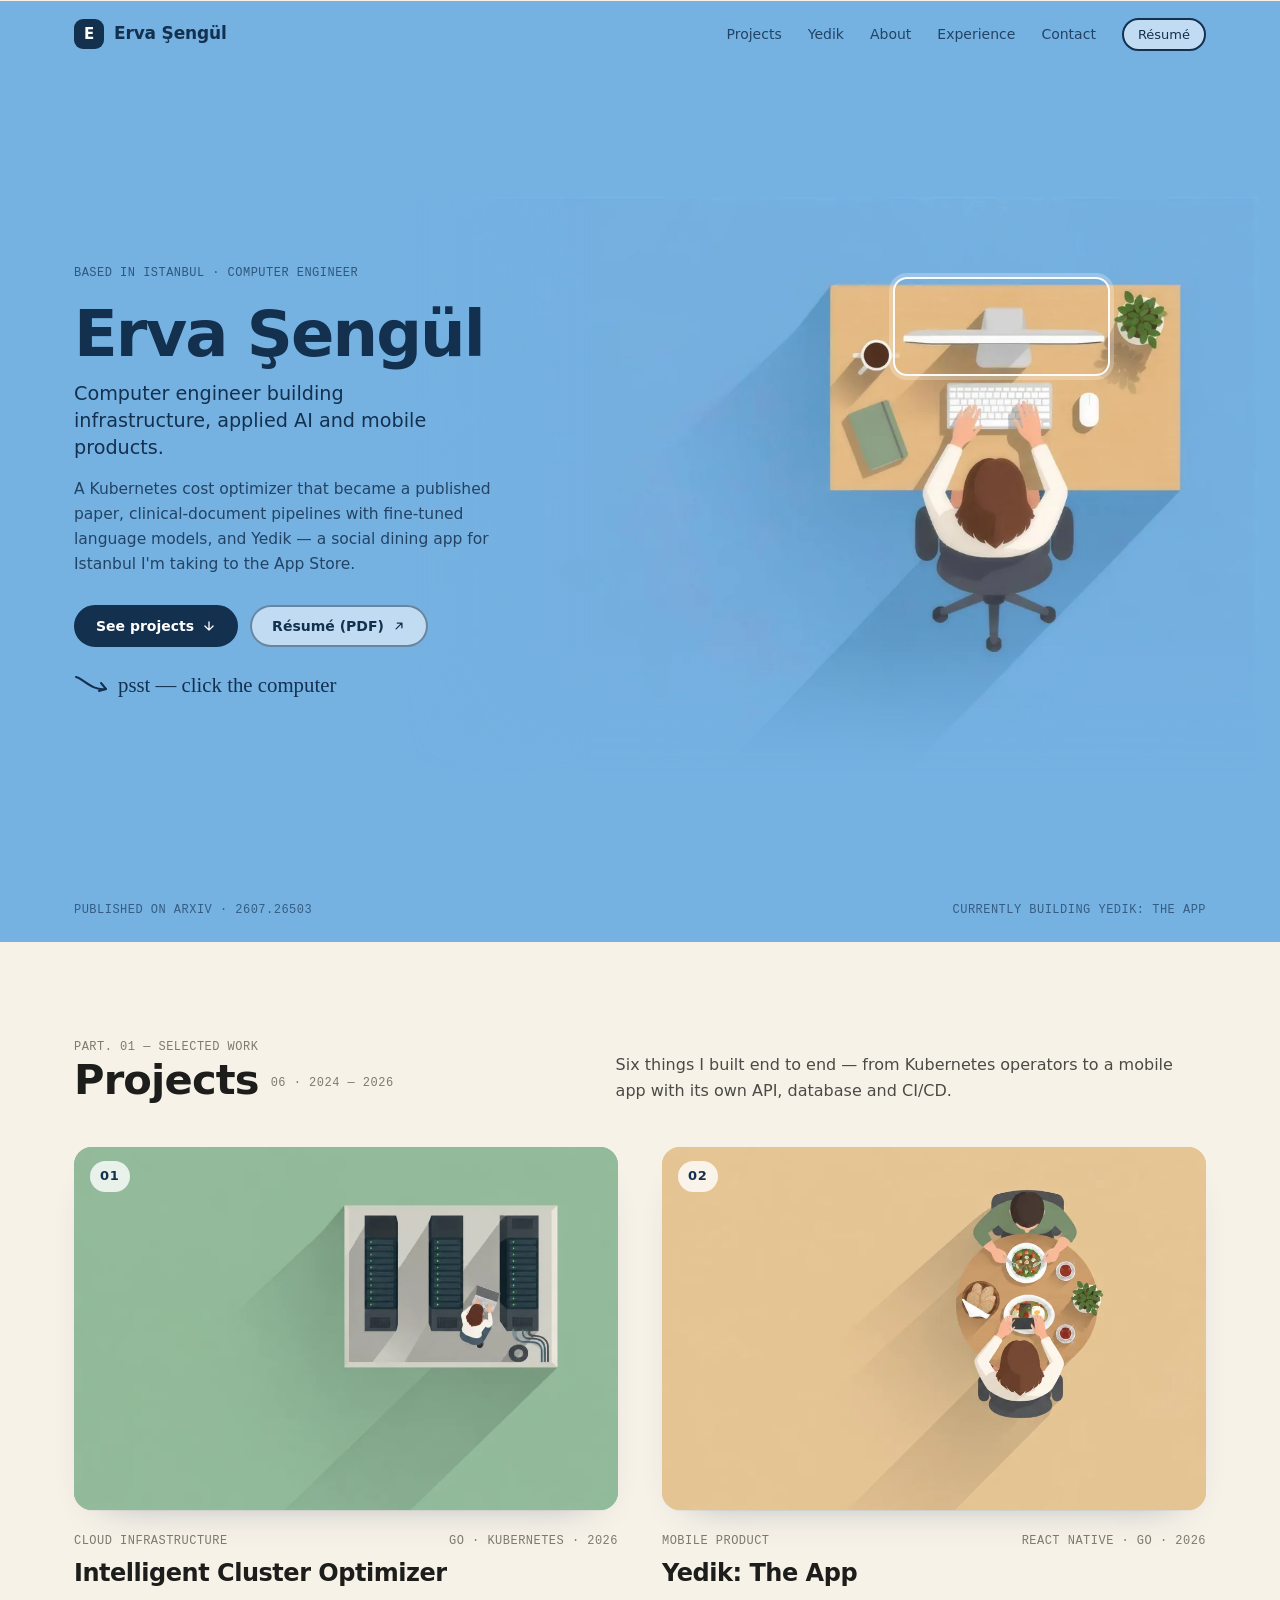
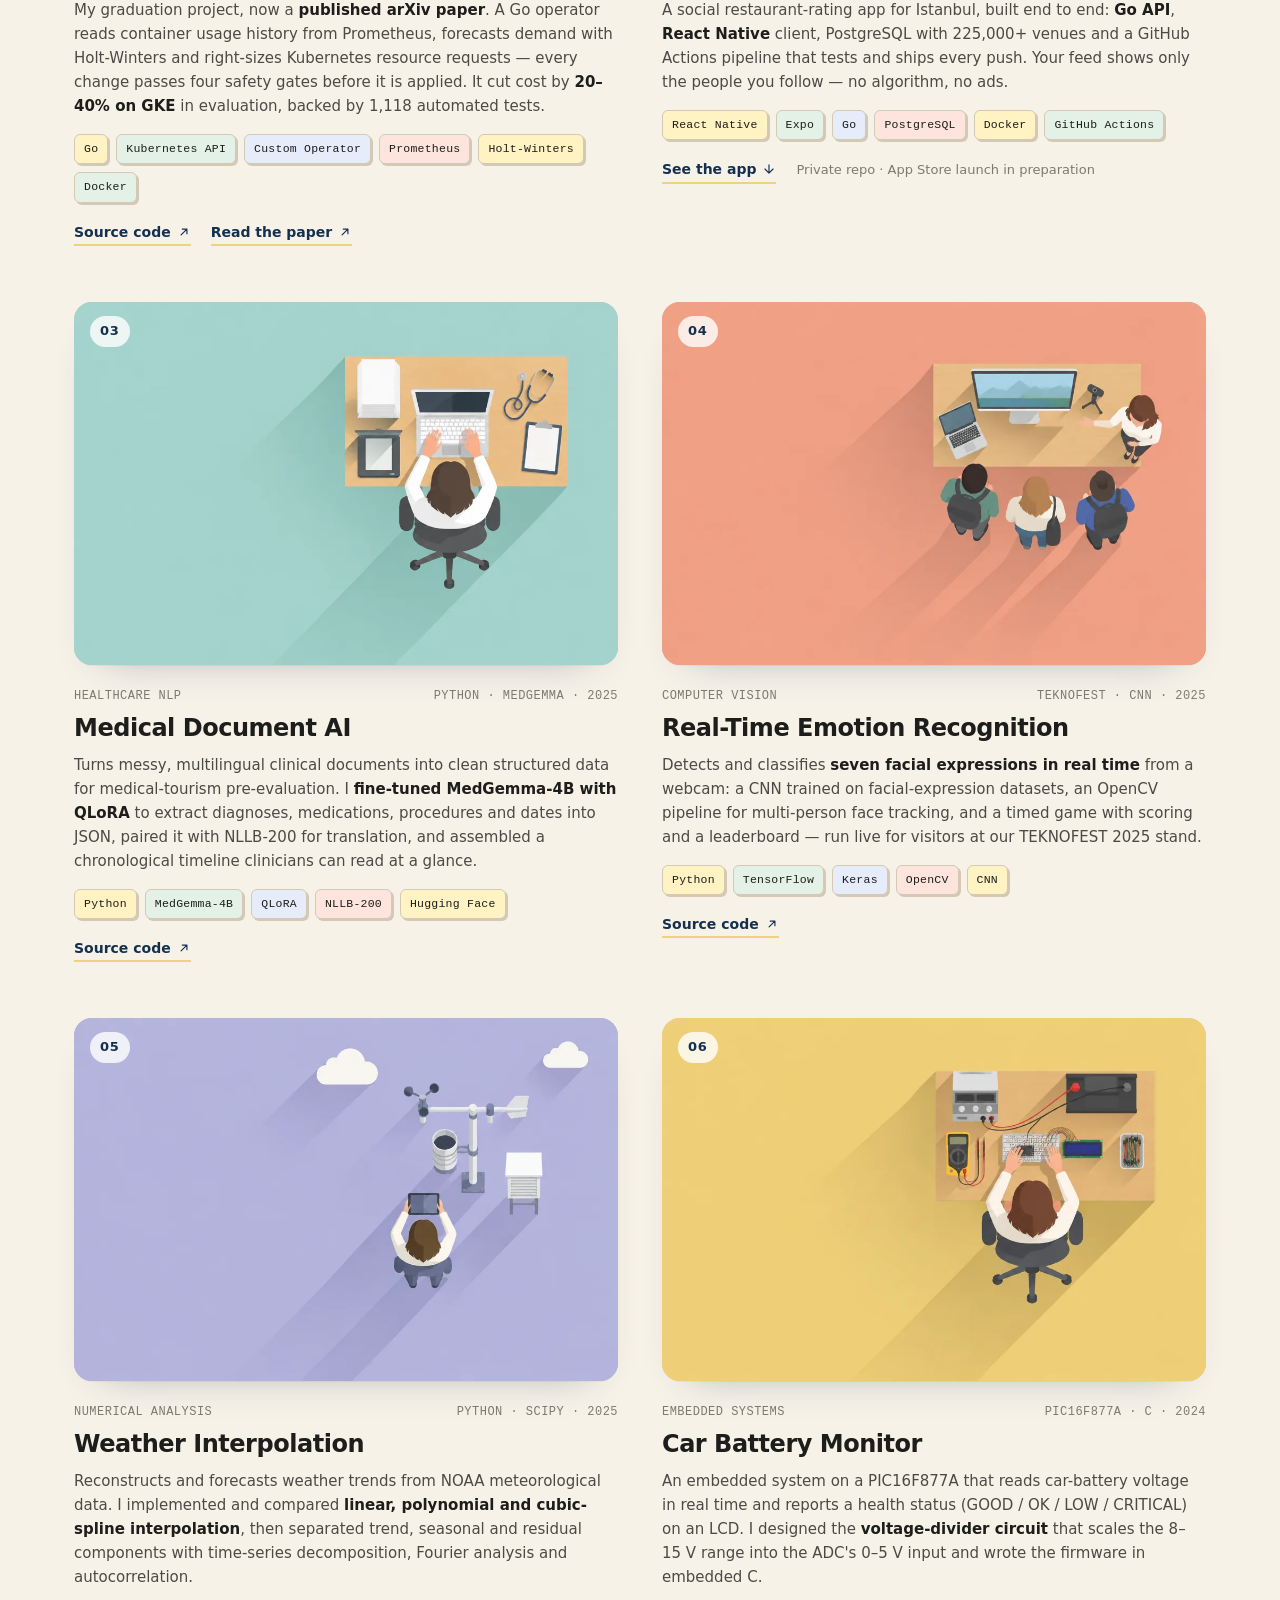
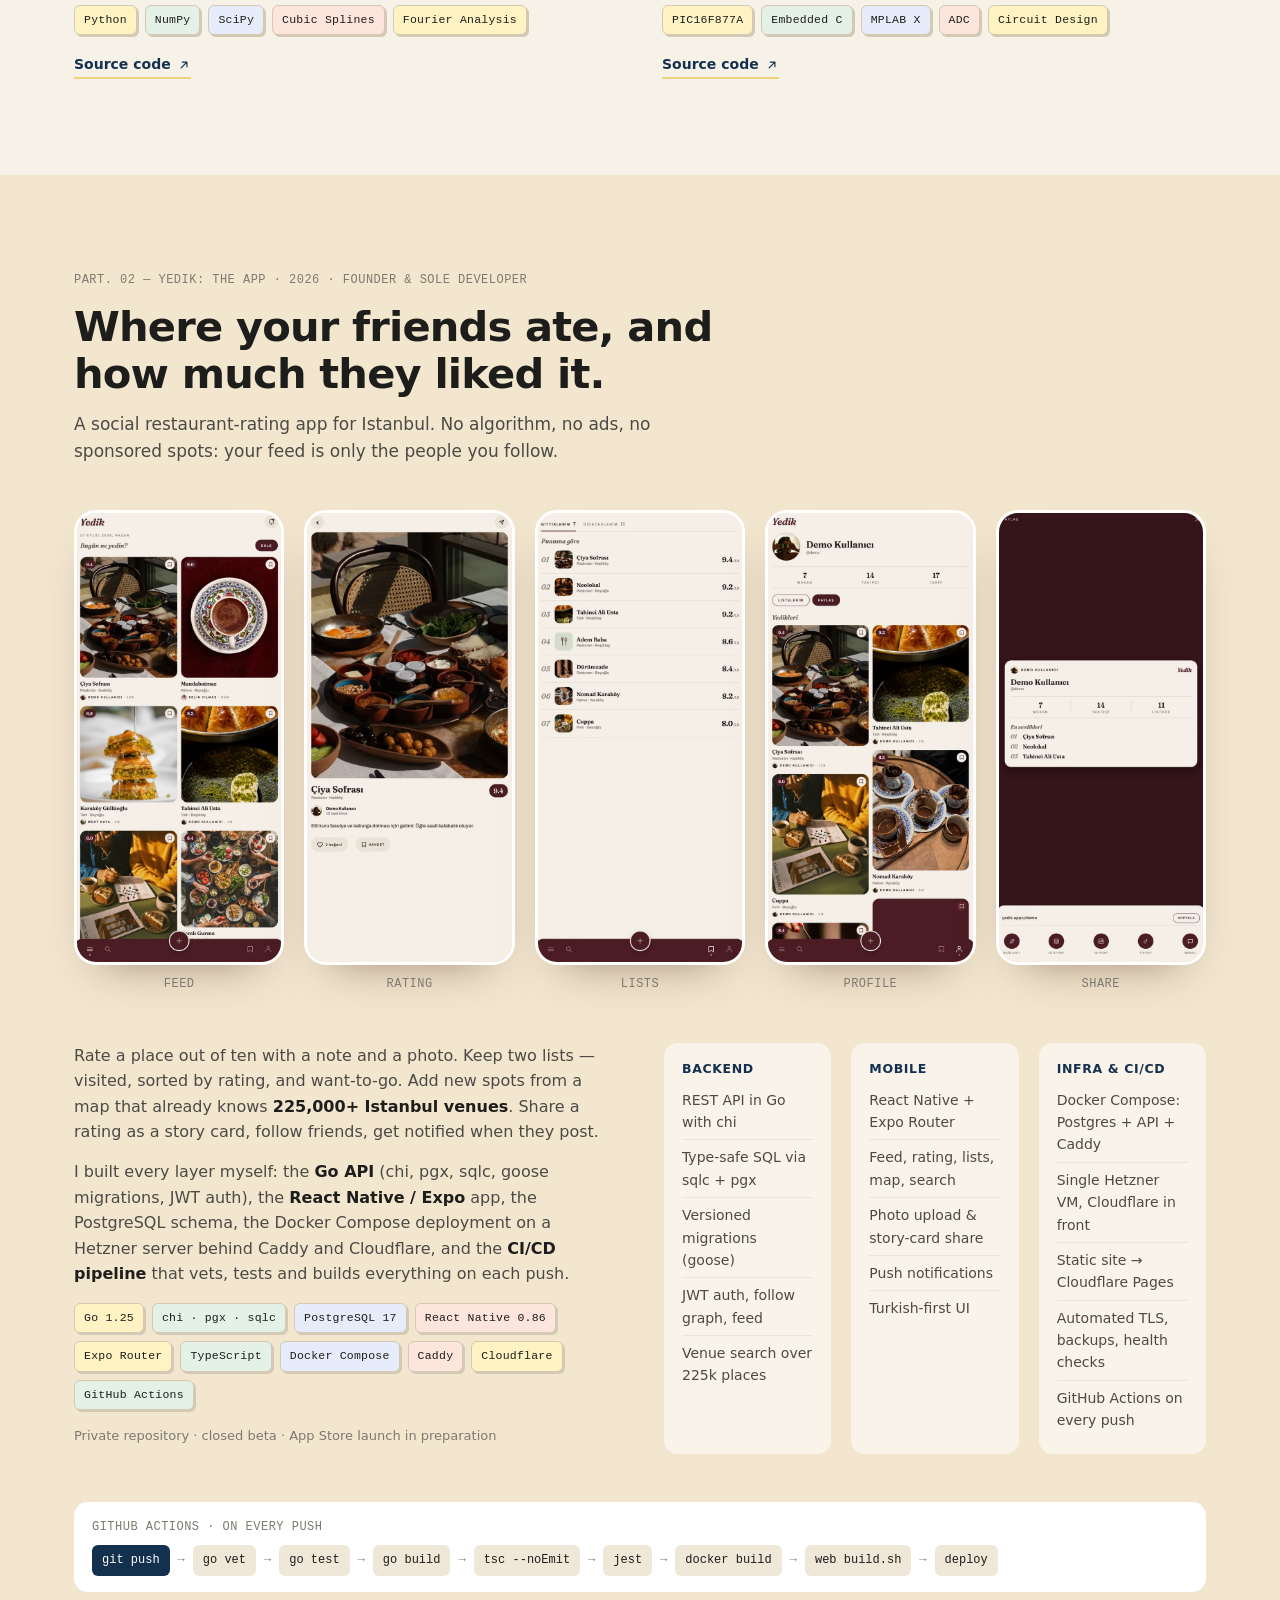
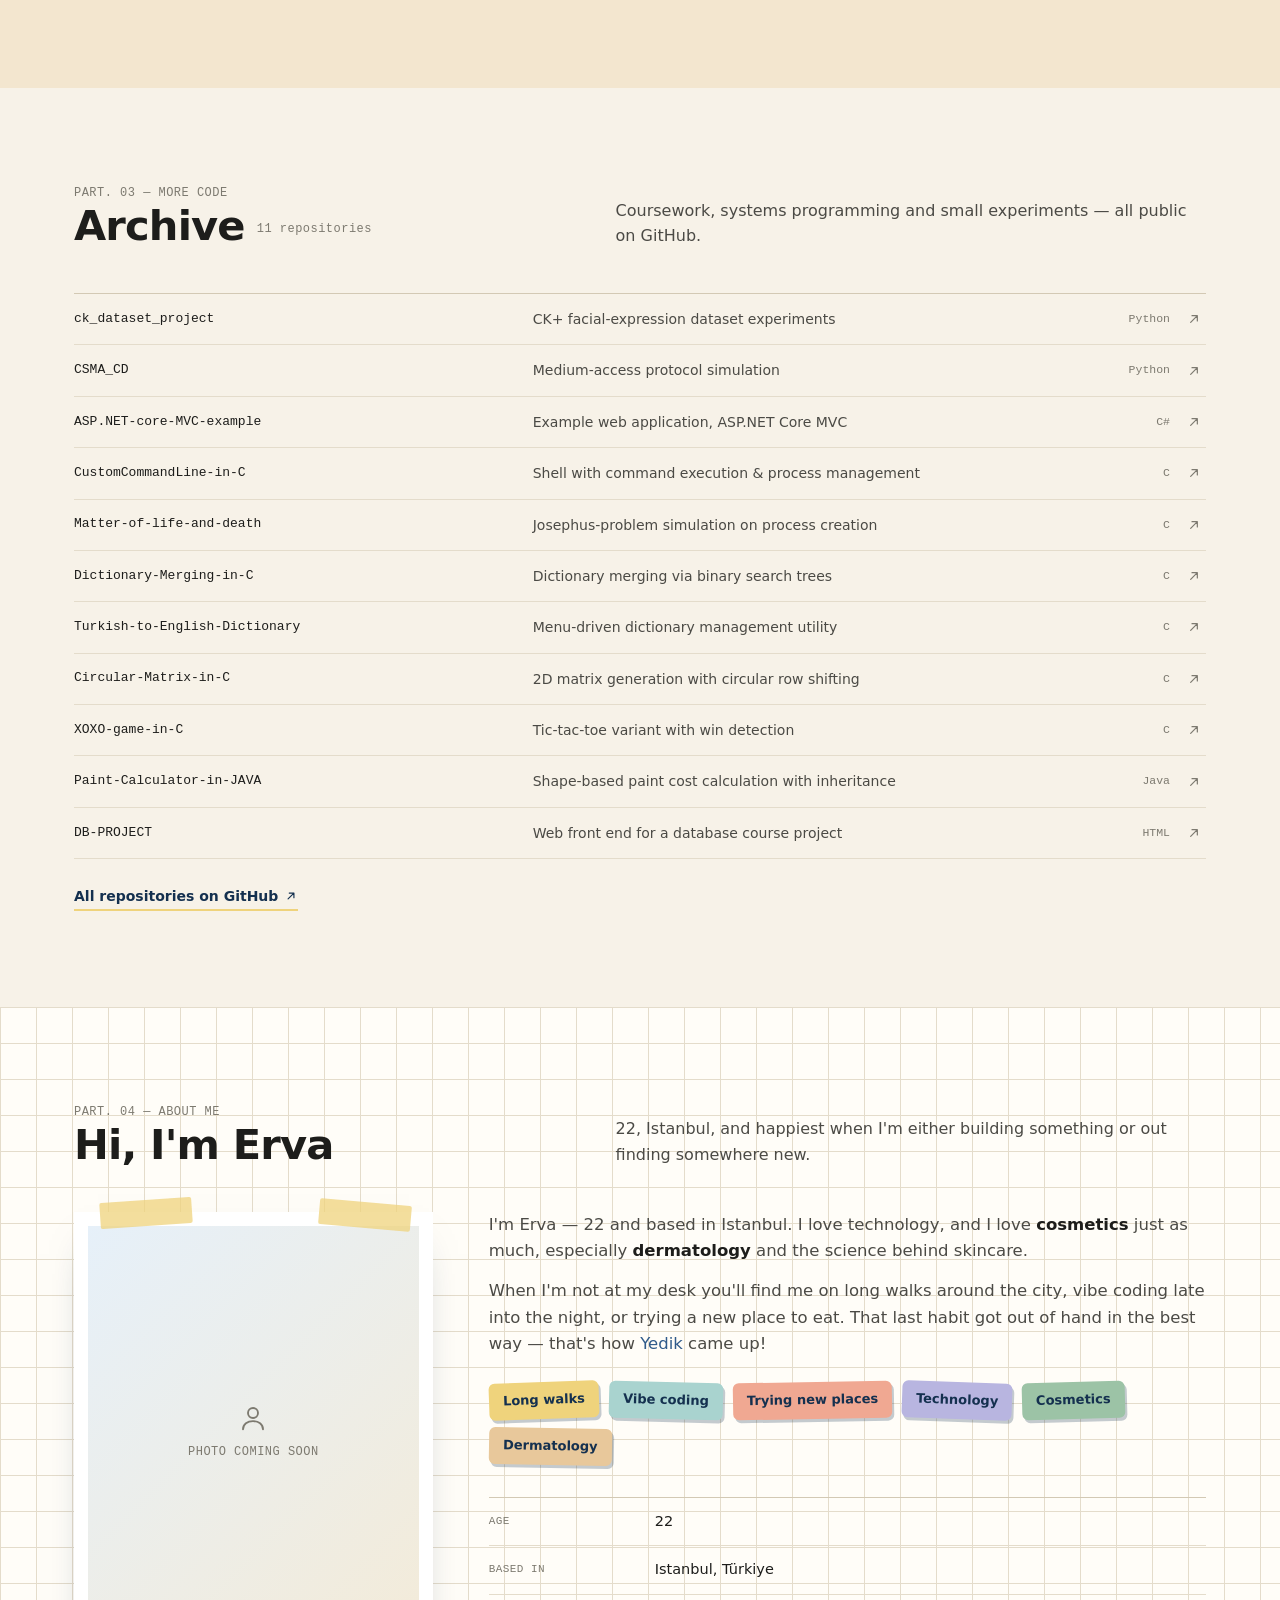
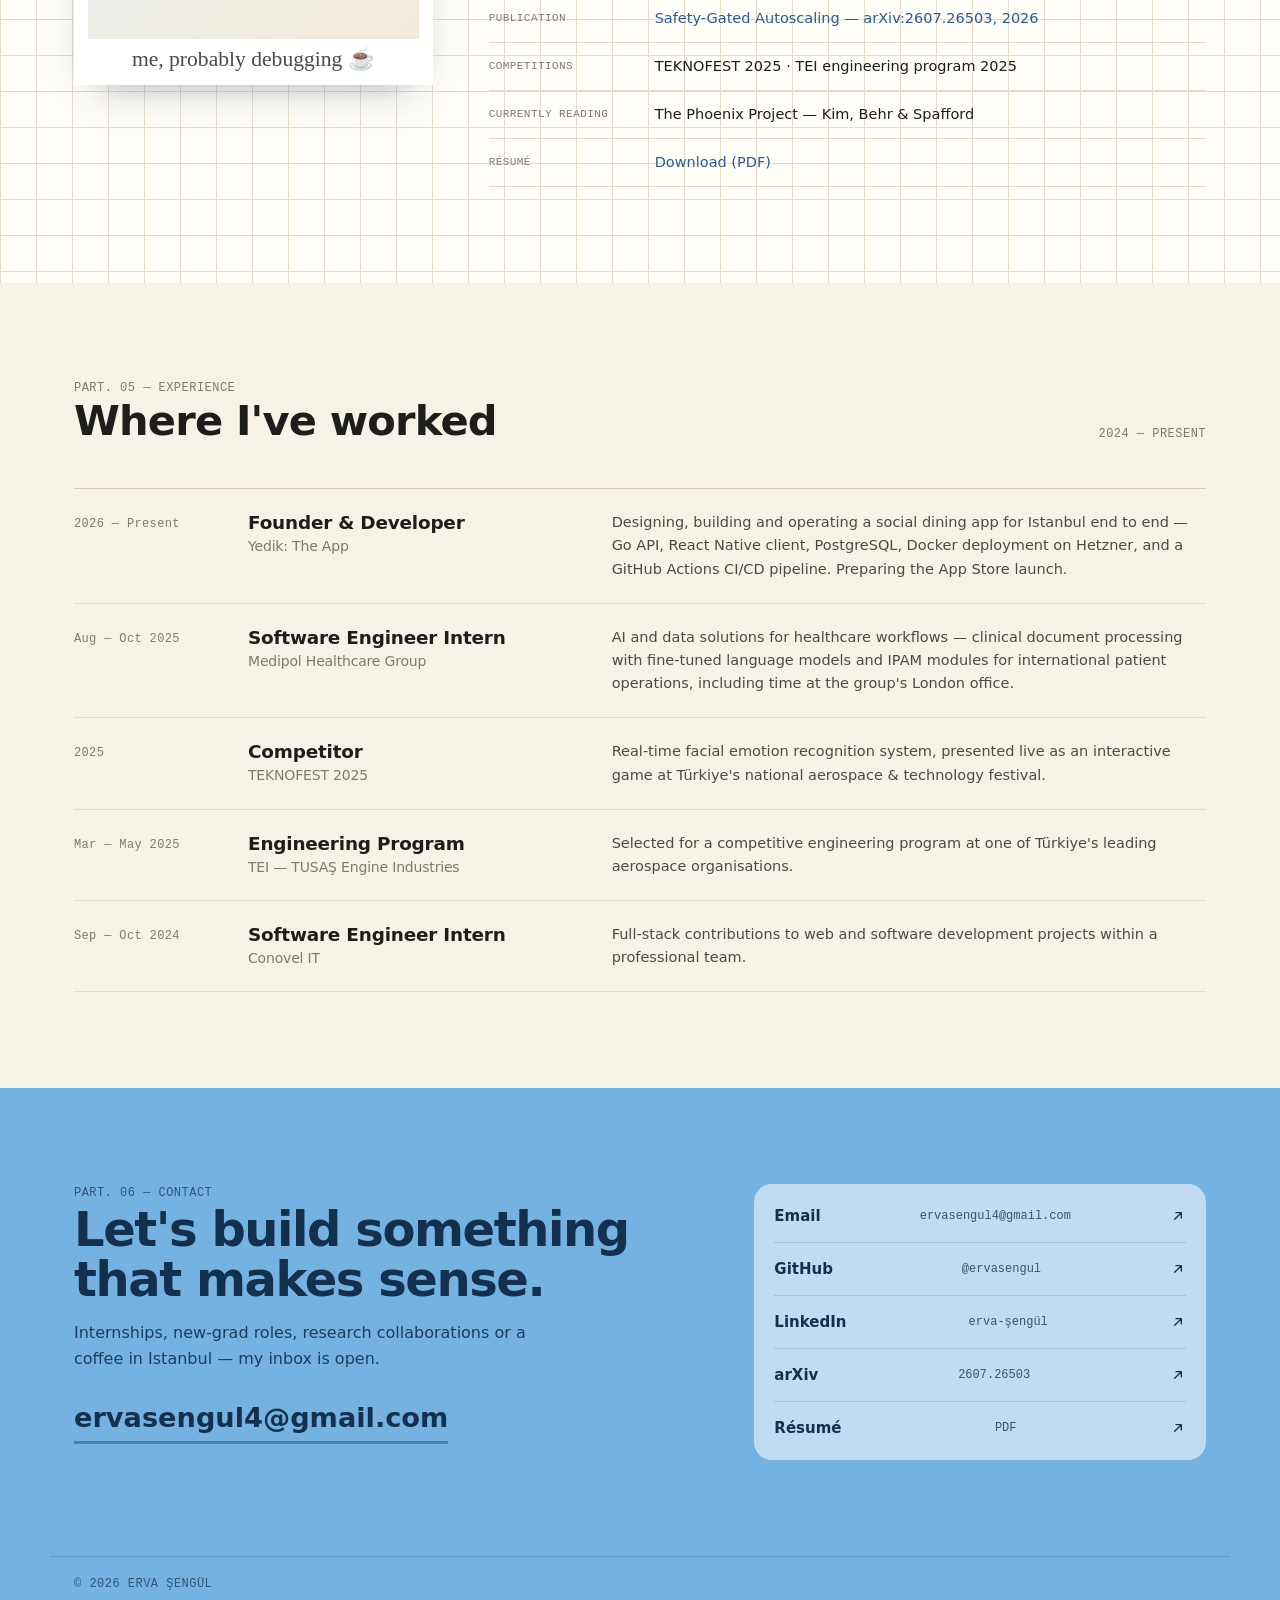
==== commit fd323482: "Personal About, no school in the hero, simpler footer, new first Yedik screen - Hero: drop 'Class of" ====
--- a/index.html
+++ b/index.html
@@ -7,10 +7,10 @@
     <meta http-equiv="X-Content-Type-Options" content="nosniff">
     <meta name="referrer" content="strict-origin-when-cross-origin">
     <title>Erva Şengül — Computer Engineer</title>
-    <meta name="description" content="Erva Şengül — computer engineering student in Istanbul building cloud infrastructure, applied AI and mobile products. Published on arXiv; building Yedik, a social dining app.">
+    <meta name="description" content="Erva Şengül — computer engineer in Istanbul building cloud infrastructure, applied AI and mobile products. Published on arXiv; building Yedik, a social dining app.">
     <meta name="theme-color" content="#75b2e2">
     <meta property="og:title" content="Erva Şengül — Computer Engineer">
-    <meta property="og:description" content="Cloud infrastructure · applied AI · mobile. Computer engineering student in Istanbul, class of 2026.">
+    <meta property="og:description" content="Cloud infrastructure · applied AI · mobile. Computer engineer based in Istanbul.">
     <meta property="og:type" content="website">
     <meta property="og:url" content="https://www.ervasengul.com/">
     <link rel="icon" href="data:image/svg+xml,%3Csvg xmlns='http://www.w3.org/2000/svg' viewBox='0 0 64 64'%3E%3Crect width='64' height='64' rx='16' fill='%2314304f'/%3E%3Ctext x='32' y='45' font-family='Arial,Helvetica,sans-serif' font-weight='700' font-size='36' fill='%23ffffff' text-anchor='middle'%3EE%3C/text%3E%3C/svg%3E">
@@ -46,7 +46,7 @@
             <div class="container">
                 <div class="hero-inner">
                     <div class="hero-copy">
-                        <p class="mono hero-eyebrow">Istanbul · Computer Engineering · Class of 2026</p>
+                        <p class="mono hero-eyebrow">Based in Istanbul · Computer Engineer</p>
                         <h1 class="hero-title">Erva Şengül</h1>
                         <p class="hero-role">Computer engineer building infrastructure, applied AI and mobile products.</p>
                         <p class="hero-lead">
@@ -79,7 +79,6 @@
                     </div>
                 </div>
                 <div class="hero-foot">
-                    <p class="mono">Istanbul Medipol University · B.S. Computer Engineering</p>
                     <p class="mono">Published on arXiv · 2607.26503</p>
                     <p class="mono">Currently building Yedik: The App</p>
                 </div>
@@ -253,11 +252,11 @@
 
                 <!-- Screens: swap the files in images/work/yedik/ to update the gallery -->
                 <div class="screens reveal">
-                    <figure><img src="images/work/yedik/00-kapak.webp" alt="Yedik welcome screen" loading="lazy" width="600" height="1300"><figcaption class="mono">Welcome</figcaption></figure>
                     <figure><img src="images/work/yedik/01-akis.webp" alt="Feed of restaurants rated by people you follow, each with a score out of ten" loading="lazy" width="600" height="1300"><figcaption class="mono">Feed</figcaption></figure>
                     <figure><img src="images/work/yedik/02-kayit.webp" alt="A single rating: photo of the meal, the venue, a 9.4 score and a short note" loading="lazy" width="600" height="1300"><figcaption class="mono">Rating</figcaption></figure>
                     <figure><img src="images/work/yedik/03-listelerim.webp" alt="Ranked list of visited venues, sorted by rating" loading="lazy" width="600" height="1300"><figcaption class="mono">Lists</figcaption></figure>
                     <figure><img src="images/work/yedik/04-profil.webp" alt="Profile screen with visited count, followers, following and a grid of ratings" loading="lazy" width="600" height="1300"><figcaption class="mono">Profile</figcaption></figure>
+                    <figure><img src="images/work/yedik/06-paylas.webp" alt="Share card with a profile's visited count, followers and top three favourite places" loading="lazy" width="600" height="1300"><figcaption class="mono">Share</figcaption></figure>
                 </div>
 
                 <div class="yedik-body">
@@ -366,7 +365,7 @@
                         <p class="mono">Part. 04 — About me</p>
                         <h2 class="section-title"><span class="scribble">Hi, I'm Erva</span></h2>
                     </div>
-                    <p class="section-sub">Computer engineering student in Istanbul who likes the whole stack — from the firmware to the app store.</p>
+                    <p class="section-sub">22, Istanbul, and happiest when I'm either building something or out finding somewhere new.</p>
                 </div>
 
                 <div class="about-grid">
@@ -383,32 +382,25 @@
                     </figure>
 
                     <div class="about-copy reveal reveal-delay-1">
-                        <span class="about-label">what's up</span>
                         <p>
-                            I'm a Computer Engineering student at <strong>Istanbul Medipol University</strong>
-                            (B.S., English track), graduating in June 2026, and planning a master's in the US
-                            at the intersection of AI and business.
+                            I'm Erva — 22 and based in Istanbul. I love technology, and I love
+                            <strong>cosmetics</strong> just as much, especially <strong>dermatology</strong> and the
+                            science behind skincare.
                         </p>
                         <p>
-                            I've written a Go operator that right-sizes Kubernetes workloads — now a
-                            <a href="https://arxiv.org/abs/2607.26503" target="_blank" rel="noopener noreferrer">published research paper</a> —
-                            fine-tuned language models to structure clinical documents at Medipol Healthcare
-                            Group, trained CNNs that recognise facial expressions live at TEKNOFEST, and I'm
-                            currently shipping <a href="#yedik">Yedik</a>, a mobile app with its own API, database,
-                            deployment and CI/CD pipeline.
-                        </p>
-                        <p>
-                            What I'm after is not building something first, but building it so it actually
-                            makes sense — finding the pain points everyone accepts as normal and fixing them.
-                        </p>
-
-                        <ul class="stickers" aria-label="Skills">
-                            <li>Kubernetes</li><li>Go</li><li>Python</li><li>React Native</li><li>PostgreSQL</li><li>Docker</li>
-                            <li>GitHub Actions</li><li>LLM fine-tuning</li><li>Computer vision</li><li>TensorFlow</li><li>Embedded C</li><li>Linux</li>
+                            When I'm not at my desk you'll find me on long walks around the city, vibe coding
+                            late into the night, or trying a new place to eat. That last habit got out of hand
+                            in the best way — that's how <a href="#yedik">Yedik</a> came up!
+                        </p>
+
+                        <ul class="stickers" aria-label="Things I love">
+                            <li>Long walks</li><li>Vibe coding</li><li>Trying new places</li>
+                            <li>Technology</li><li>Cosmetics</li><li>Dermatology</li>
                         </ul>
 
                         <ul class="fact-list">
-                            <li><span class="k">Education</span><span class="v">B.S. Computer Engineering — Istanbul Medipol University, 2026</span></li>
+                            <li><span class="k">Age</span><span class="v">22</span></li>
+                            <li><span class="k">Based in</span><span class="v">Istanbul, Türkiye</span></li>
                             <li><span class="k">Publication</span><span class="v"><a href="https://arxiv.org/abs/2607.26503" target="_blank" rel="noopener noreferrer">Safety-Gated Autoscaling — arXiv:2607.26503, 2026</a></span></li>
                             <li><span class="k">Competitions</span><span class="v">TEKNOFEST 2025 · TEI engineering program 2025</span></li>
                             <li><span class="k">Currently reading</span><span class="v">The Phoenix Project — Kim, Behr &amp; Spafford</span></li>
@@ -484,8 +476,6 @@
     <footer class="site-footer">
         <div class="container footer-inner">
             <p class="mono">© <span class="footer-year">2026</span> Erva Şengül</p>
-            <p class="mono">Hand-built · HTML, CSS &amp; JS · illustrations made for this site</p>
-            <p class="mono"><span class="footer-clock"></span></p>
         </div>
     </footer>
 
--- a/styles.css
+++ b/styles.css
@@ -248,7 +248,6 @@
 .polaroid .placeholder { width: 100%; height: 100%; display: flex; flex-direction: column; align-items: center; justify-content: center; gap: 10px; background: linear-gradient(135deg, #e6f0f9, #f3ebd9); }
 .polaroid .placeholder svg { width: 30px; height: 30px; fill: none; stroke: var(--muted); stroke-width: 1.5; stroke-linecap: round; }
 .polaroid .caption { position: absolute; left: 14px; right: 14px; bottom: 12px; text-align: center; }
-.about-label { display: inline-block; background: var(--paper); border: 1.5px solid var(--text); padding: 4px 12px; margin-bottom: 18px; font-family: var(--hand); font-size: 1.5rem; line-height: 1.2; transform: rotate(-1deg); box-shadow: 3px 3px 0 var(--butter); }
 .about-copy p { font-size: 16.5px; color: var(--text-2); }
 .about-copy p + p { margin-top: 14px; }
 .about-copy a { color: var(--accent); border-bottom: 1px solid transparent; }
@@ -358,7 +357,7 @@
     .archive-arrow { grid-column: 2; grid-row: 1 / span 2; }
 
     .about-grid { grid-template-columns: 1fr; }
-    .polaroid { max-width: 300px; margin: 8px auto 24px; }
+    .polaroid { width: 100%; max-width: 300px; margin: 8px auto 24px; }
     .fact-list li { grid-template-columns: 1fr; gap: 2px; }
     .xp-row { grid-template-columns: 1fr; gap: 6px; }
     .footer-inner { flex-direction: column; gap: 6px; }
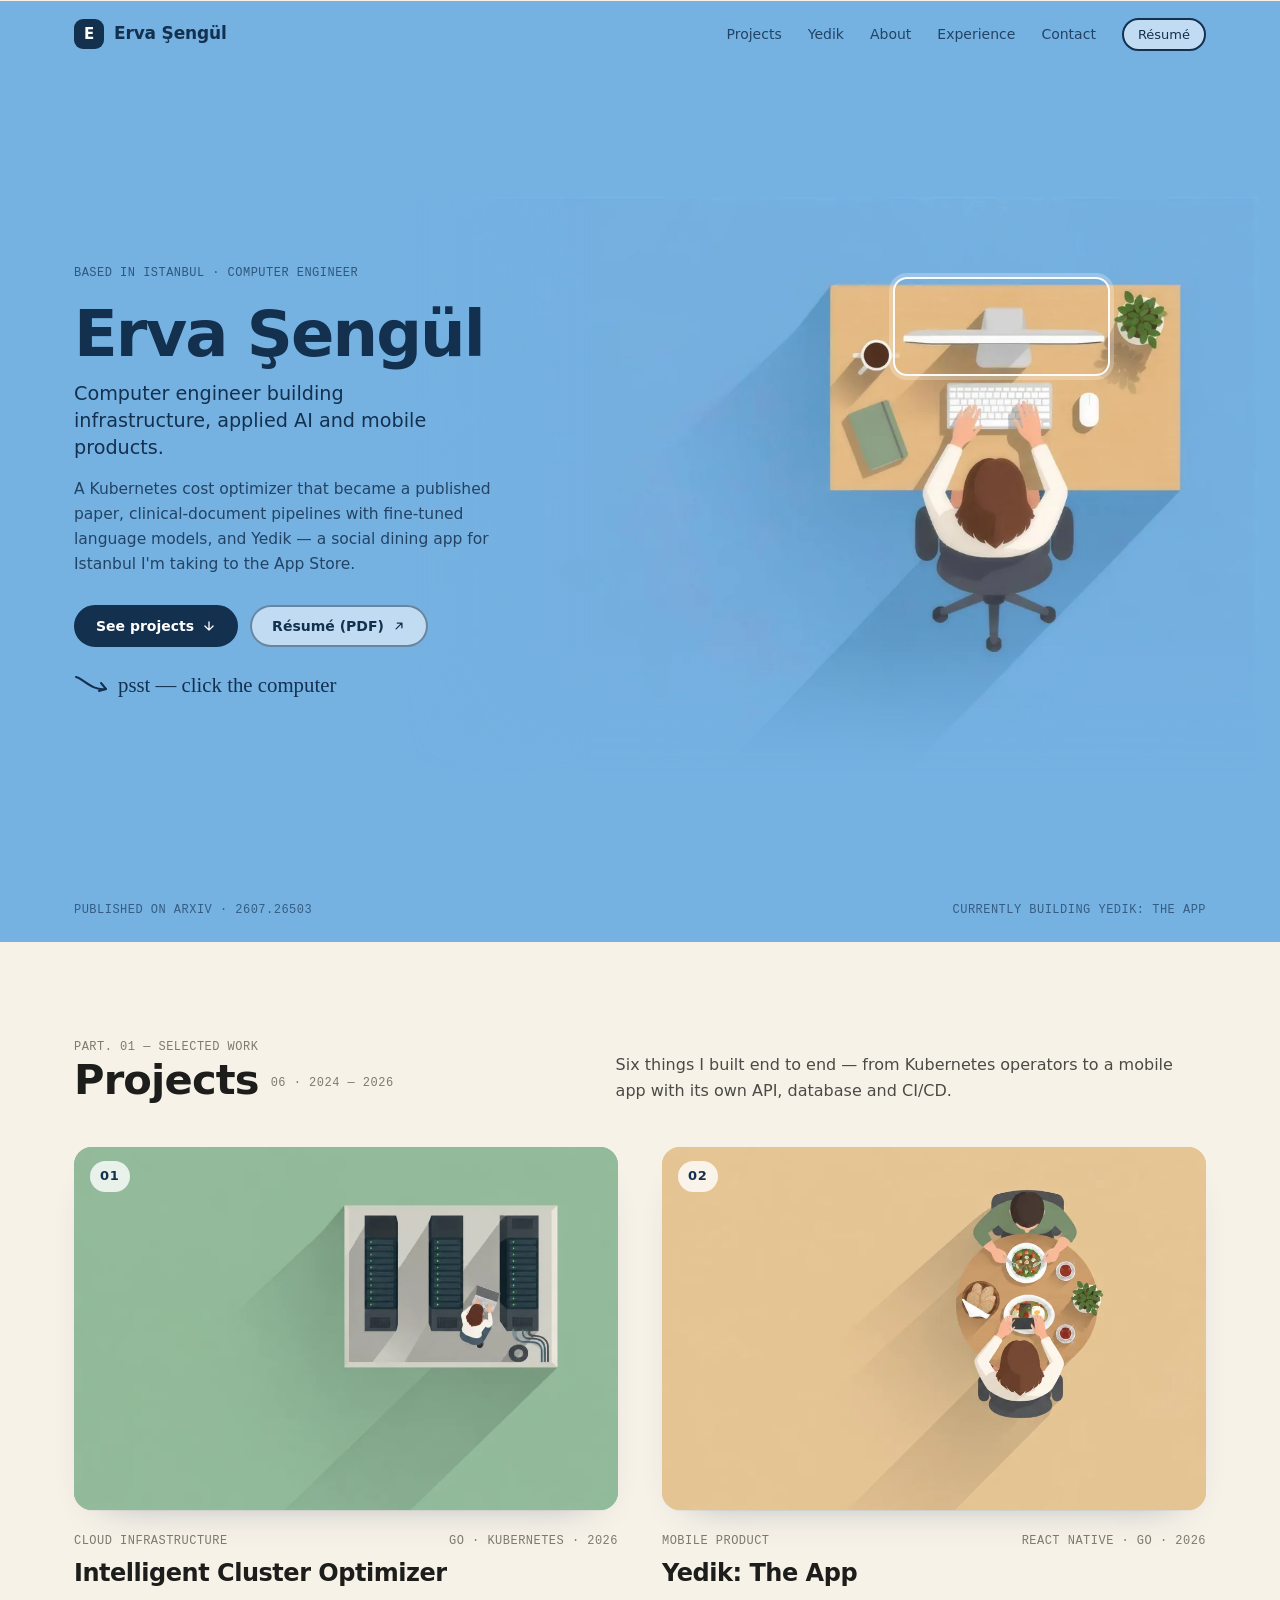
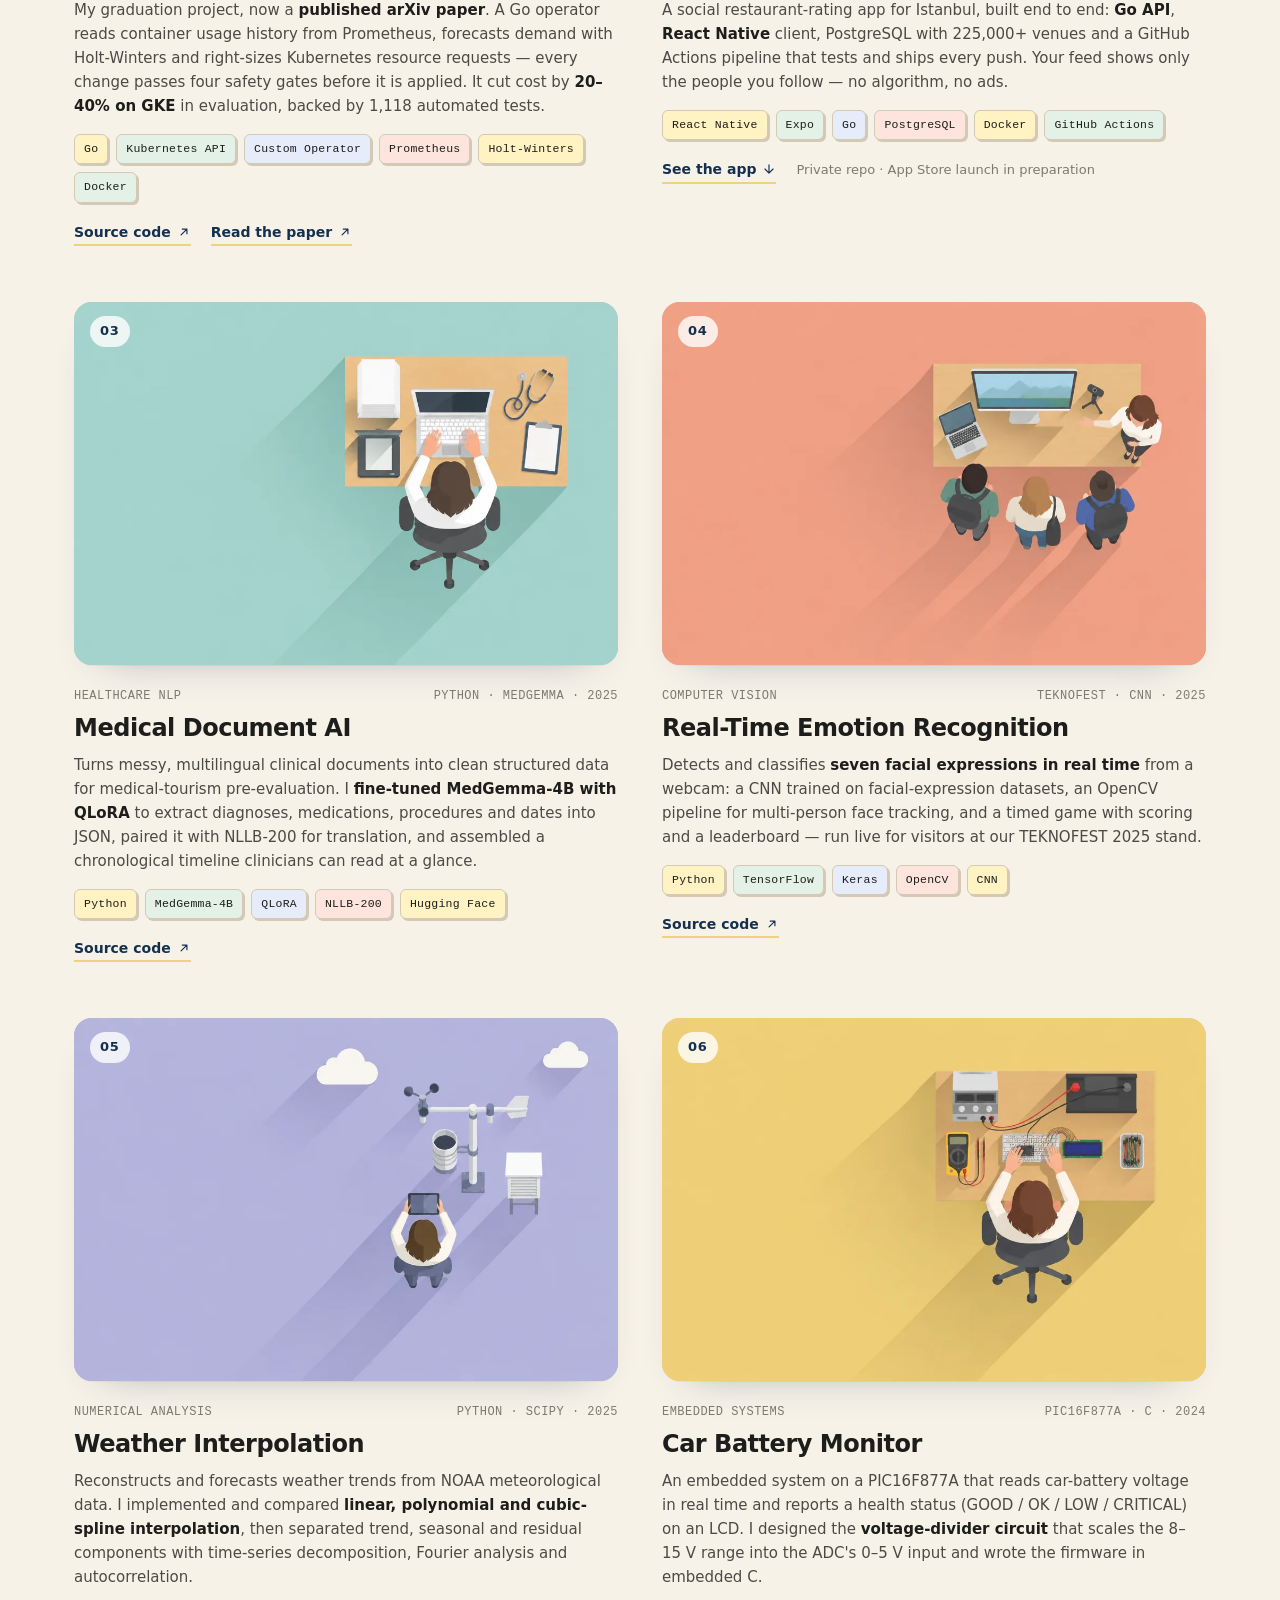
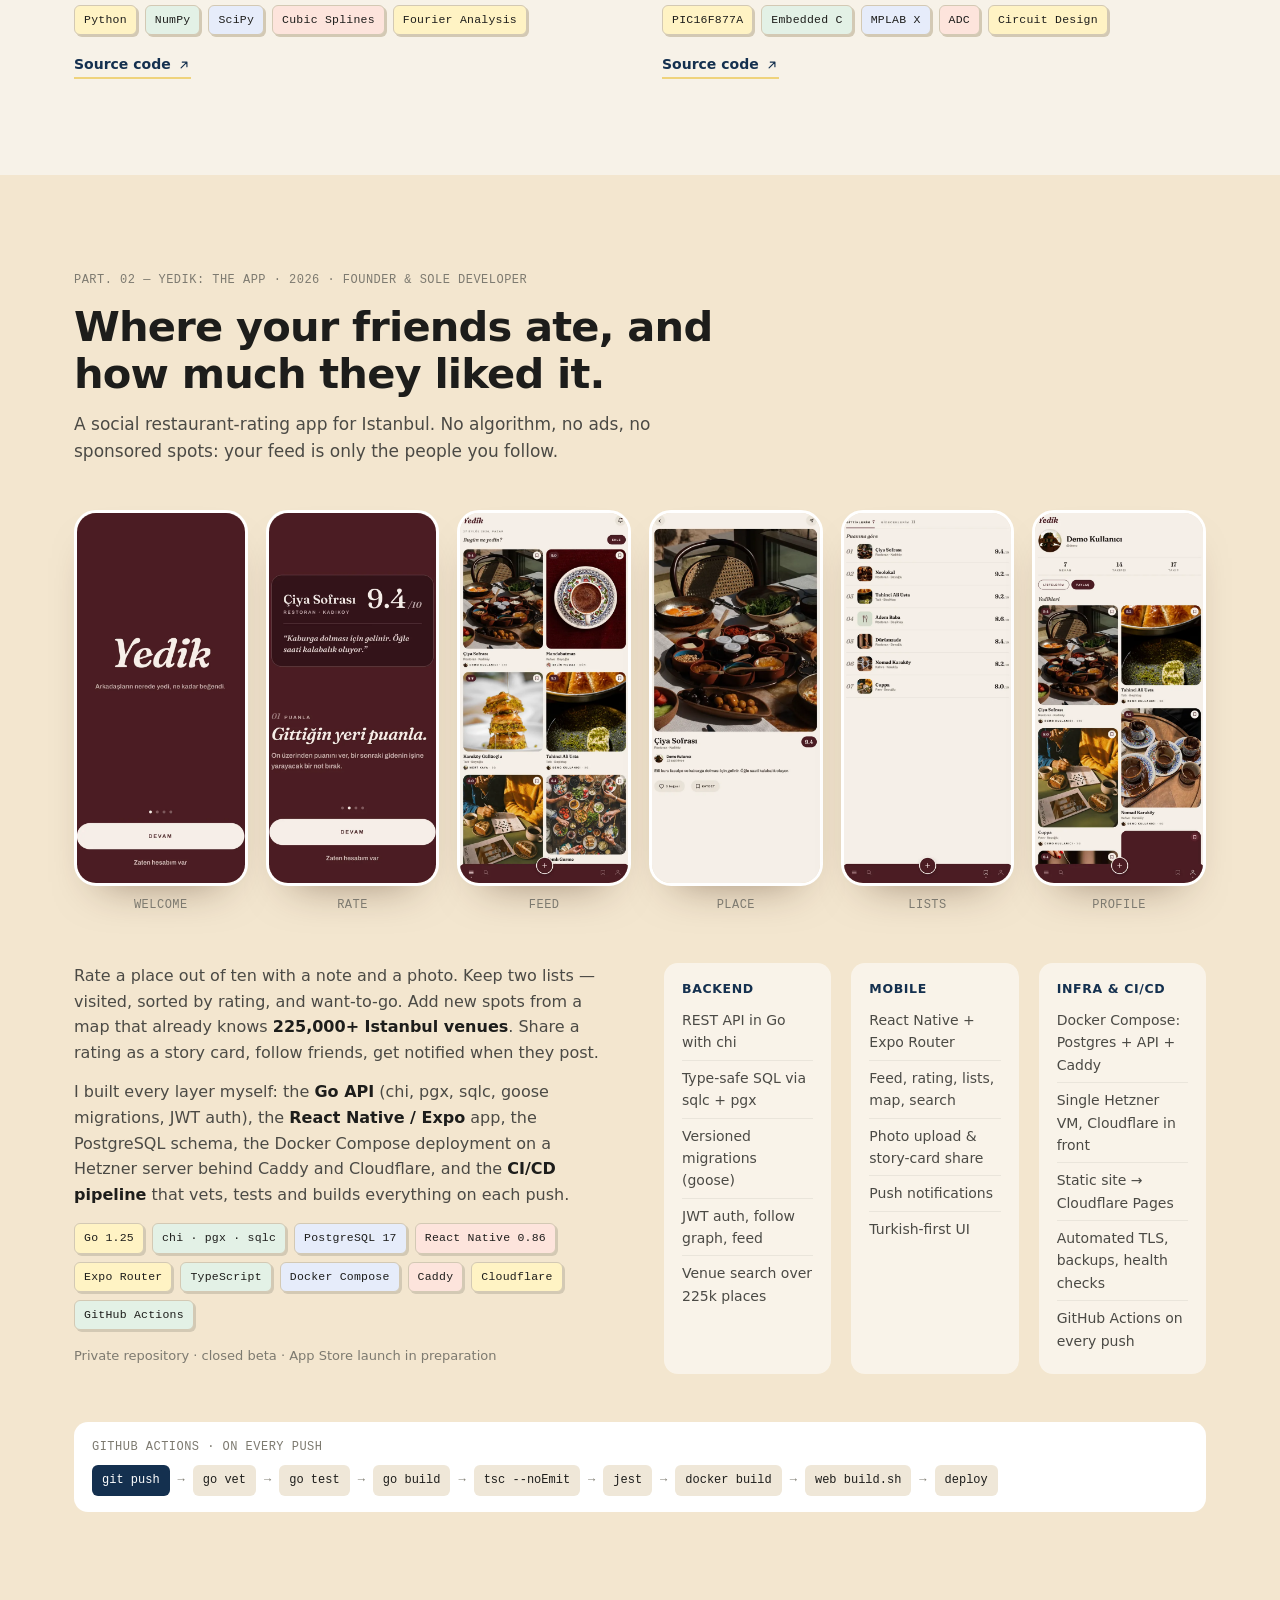
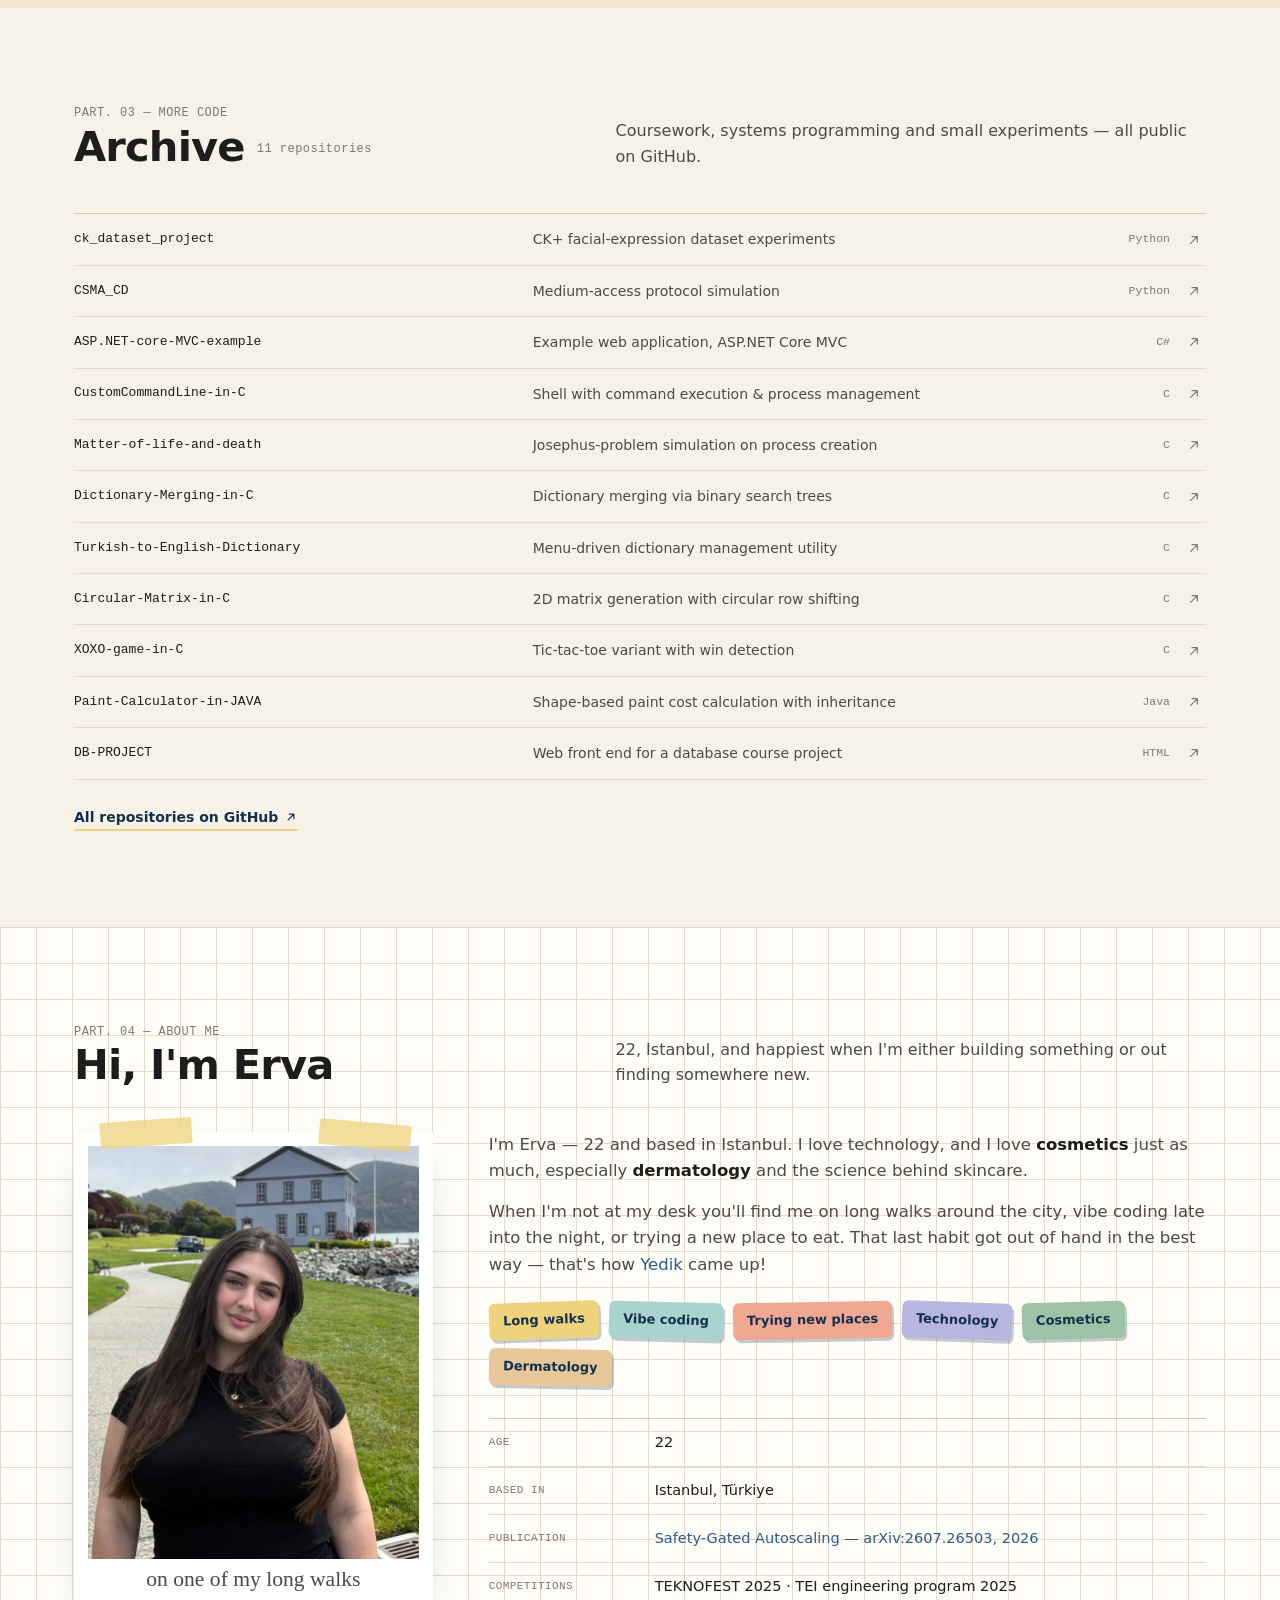
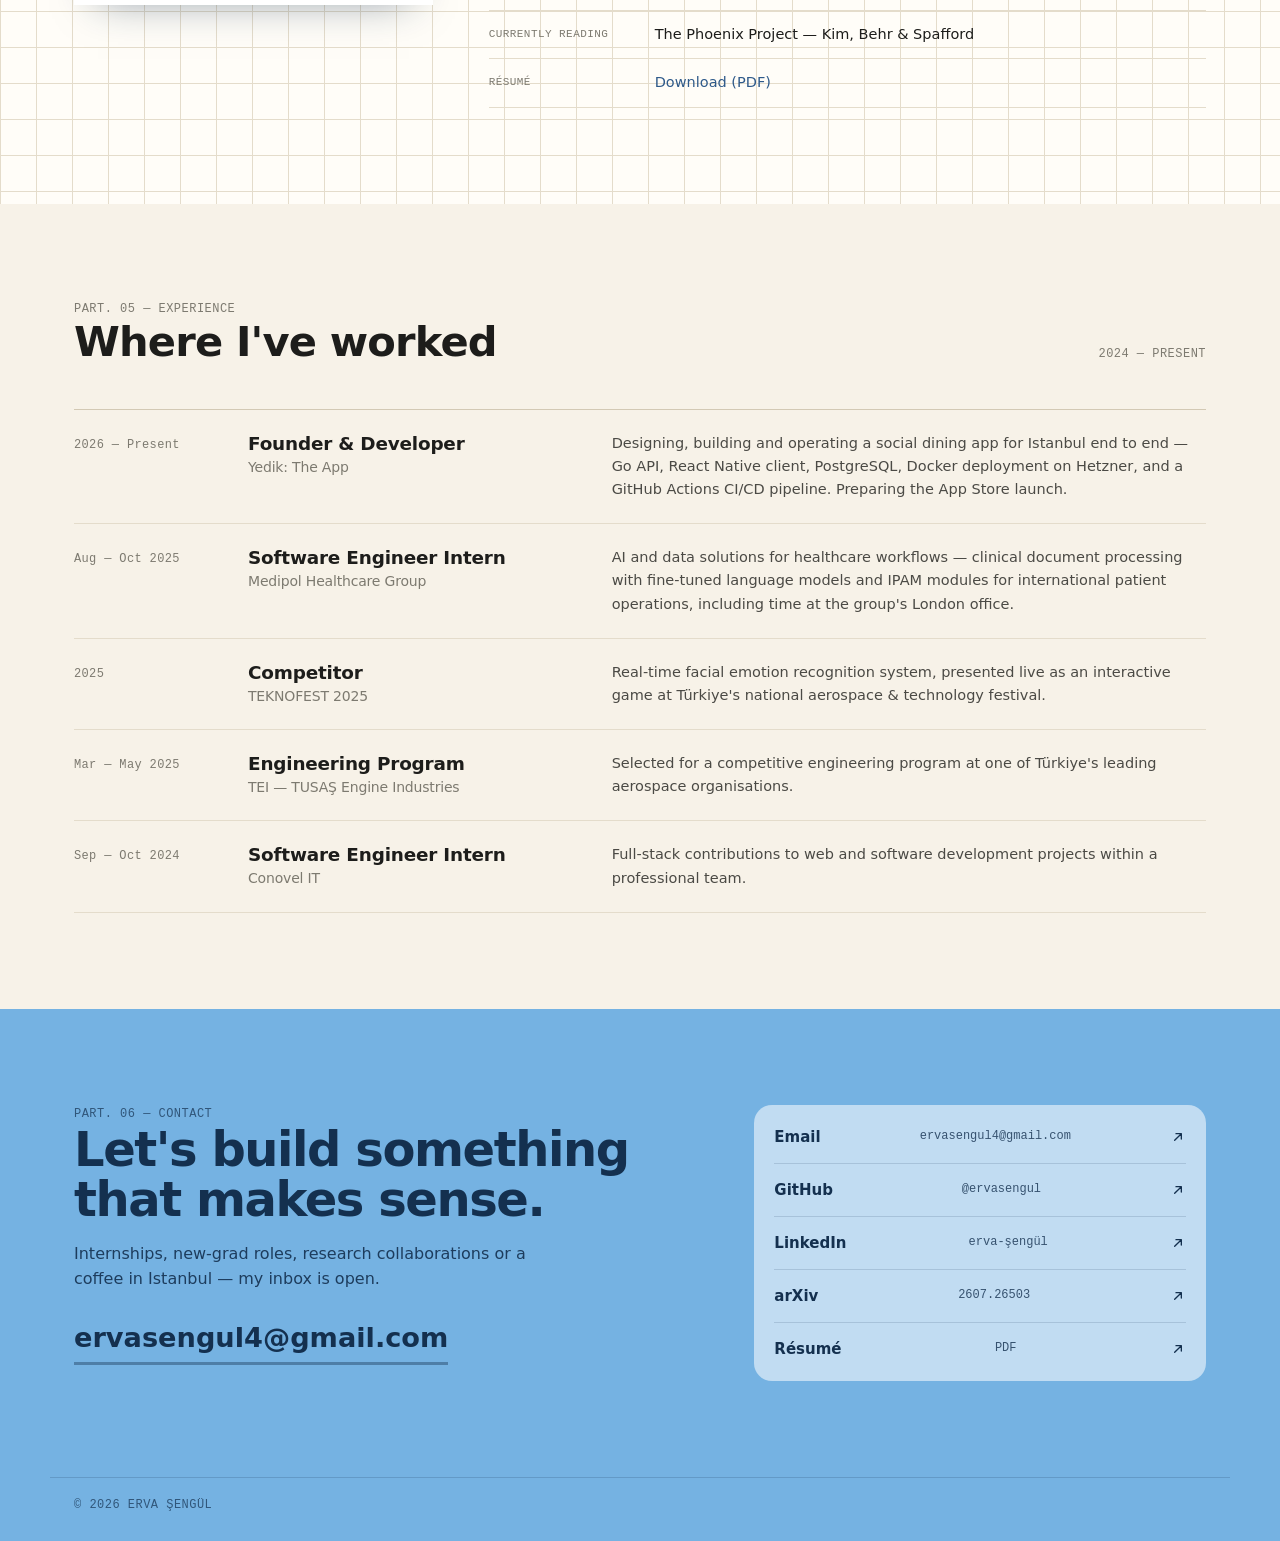
==== commit c840bb2a: "Add Erva's photo, new Yedik welcome and rate screens, right-align phone menu - About: portrait in th" ====
--- a/index.html
+++ b/index.html
@@ -252,11 +252,12 @@
 
                 <!-- Screens: swap the files in images/work/yedik/ to update the gallery -->
                 <div class="screens reveal">
+                    <figure><img src="images/work/yedik/00-acilis.webp" alt="Yedik welcome screen: the Yedik wordmark and 'Where your friends ate, how much they liked it'" loading="lazy" width="600" height="1300"><figcaption class="mono">Welcome</figcaption></figure>
+                    <figure><img src="images/work/yedik/00-puanla.webp" alt="Onboarding step 'Rate the place you went': a card for Çiya Sofrası rated 9.4 out of 10 with a short note" loading="lazy" width="600" height="1300"><figcaption class="mono">Rate</figcaption></figure>
                     <figure><img src="images/work/yedik/01-akis.webp" alt="Feed of restaurants rated by people you follow, each with a score out of ten" loading="lazy" width="600" height="1300"><figcaption class="mono">Feed</figcaption></figure>
-                    <figure><img src="images/work/yedik/02-kayit.webp" alt="A single rating: photo of the meal, the venue, a 9.4 score and a short note" loading="lazy" width="600" height="1300"><figcaption class="mono">Rating</figcaption></figure>
+                    <figure><img src="images/work/yedik/02-kayit.webp" alt="A single rating: photo of the meal, the venue, a 9.4 score and a short note" loading="lazy" width="600" height="1300"><figcaption class="mono">Place</figcaption></figure>
                     <figure><img src="images/work/yedik/03-listelerim.webp" alt="Ranked list of visited venues, sorted by rating" loading="lazy" width="600" height="1300"><figcaption class="mono">Lists</figcaption></figure>
                     <figure><img src="images/work/yedik/04-profil.webp" alt="Profile screen with visited count, followers, following and a grid of ratings" loading="lazy" width="600" height="1300"><figcaption class="mono">Profile</figcaption></figure>
-                    <figure><img src="images/work/yedik/06-paylas.webp" alt="Share card with a profile's visited count, followers and top three favourite places" loading="lazy" width="600" height="1300"><figcaption class="mono">Share</figcaption></figure>
                 </div>
 
                 <div class="yedik-body">
@@ -370,15 +371,10 @@
 
                 <div class="about-grid">
                     <figure class="polaroid reveal">
-                        <!-- Photo slot: drop images/portrait.jpg in and replace the placeholder with
-                             <img src="images/portrait.jpg" alt="Erva Şengül" width="800" height="1000"> -->
                         <div class="frame">
-                            <div class="placeholder">
-                                <svg viewBox="0 0 24 24"><circle cx="12" cy="8" r="4"/><path d="M4 21c0-4 3.6-6.5 8-6.5s8 2.5 8 6.5"/></svg>
-                                <span class="mono">photo coming soon</span>
-                            </div>
-                        </div>
-                        <figcaption class="caption hand">me, probably debugging ☕</figcaption>
+                            <img src="images/portrait.webp" alt="Erva Şengül smiling on a waterfront path, with green lawns, hills and a pale blue house behind her" loading="lazy" width="800" height="1000">
+                        </div>
+                        <figcaption class="caption hand">on one of my long walks</figcaption>
                     </figure>
 
                     <div class="about-copy reveal reveal-delay-1">
--- a/styles.css
+++ b/styles.css
@@ -194,7 +194,7 @@
 .yedik-title { font-family: var(--display); font-weight: 700; font-size: clamp(1.9rem, 3.4vw, 2.6rem); line-height: 1.12; letter-spacing: -.02em; }
 .yedik-tagline { margin-top: 14px; font-size: 17px; color: var(--text-2); }
 
-.screens { display: grid; grid-template-columns: repeat(5, minmax(0, 1fr)); gap: 20px; margin: 44px 0 12px; }
+.screens { display: grid; grid-template-columns: repeat(6, minmax(0, 1fr)); gap: 18px; margin: 44px 0 12px; }
 .screens figure { margin: 0; }
 .screens img { width: 100%; height: auto; aspect-ratio: 600 / 1300; object-fit: cover; border-radius: 22px; border: 3px solid #fff; background: #fff; box-shadow: 0 22px 44px -26px rgba(60, 30, 10, .5); transition: transform .35s var(--ease); }
 .screens figure:hover img { transform: translateY(-6px) rotate(-1deg); }
@@ -245,8 +245,6 @@
 .polaroid::after { left: auto; right: 22px; transform: rotate(5deg); top: -10px; }
 .polaroid .frame { aspect-ratio: 4 / 5; background: var(--cream-2); overflow: hidden; }
 .polaroid .frame img { width: 100%; height: 100%; object-fit: cover; }
-.polaroid .placeholder { width: 100%; height: 100%; display: flex; flex-direction: column; align-items: center; justify-content: center; gap: 10px; background: linear-gradient(135deg, #e6f0f9, #f3ebd9); }
-.polaroid .placeholder svg { width: 30px; height: 30px; fill: none; stroke: var(--muted); stroke-width: 1.5; stroke-linecap: round; }
 .polaroid .caption { position: absolute; left: 14px; right: 14px; bottom: 12px; text-align: center; }
 .about-copy p { font-size: 16.5px; color: var(--text-2); }
 .about-copy p + p { margin-top: 14px; }
@@ -328,14 +326,14 @@
     .yedik-body { grid-template-columns: 1fr; }
     .about-grid { grid-template-columns: minmax(0, 5fr) minmax(0, 7fr); gap: 36px; }
     .contact-grid { grid-template-columns: 1fr; }
-    .screens { grid-template-columns: repeat(3, minmax(0, 1fr)); }
-    .screens figure:nth-child(n+4) { display: none; }
+    .screens { grid-template-columns: repeat(3, minmax(0, 1fr)); row-gap: 28px; }
 }
 @media (max-width: 720px) {
     :root { --gutter: 16px; }
     .section { padding: 64px 0; }
 
-    .nav-toggle { display: flex; }
+    /* the empty <nav> is still a flex item; the auto margin pins the button to the right edge */
+    .nav-toggle { display: flex; margin-left: auto; }
     .nav-links { display: none; position: absolute; left: 0; right: 0; top: 68px; flex-direction: column; align-items: stretch; gap: 0; background: var(--cream); border-bottom: 1px solid var(--line); padding: 8px var(--gutter) 16px; }
     .nav-open .nav-links { display: flex; }
     .nav-links a { padding: 12px 0; border-top: 1px solid var(--line); font-size: 15px; }
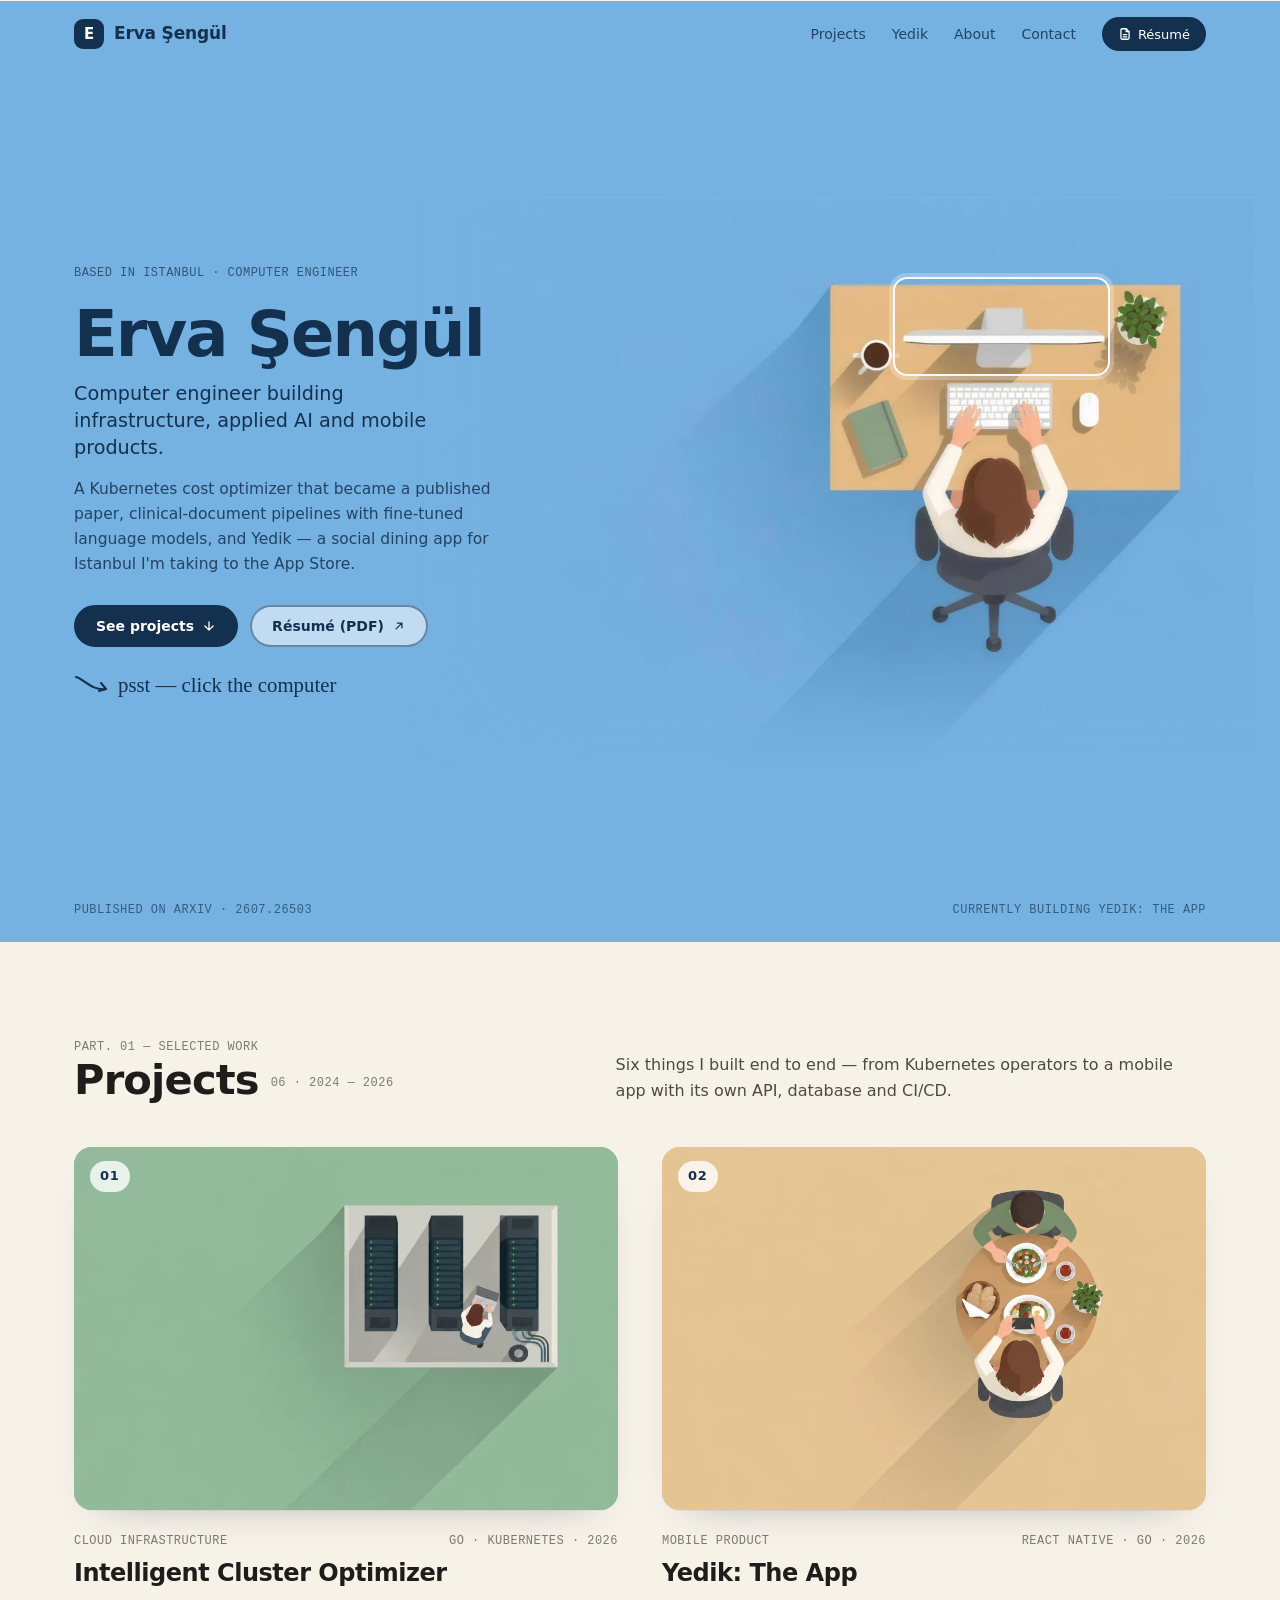
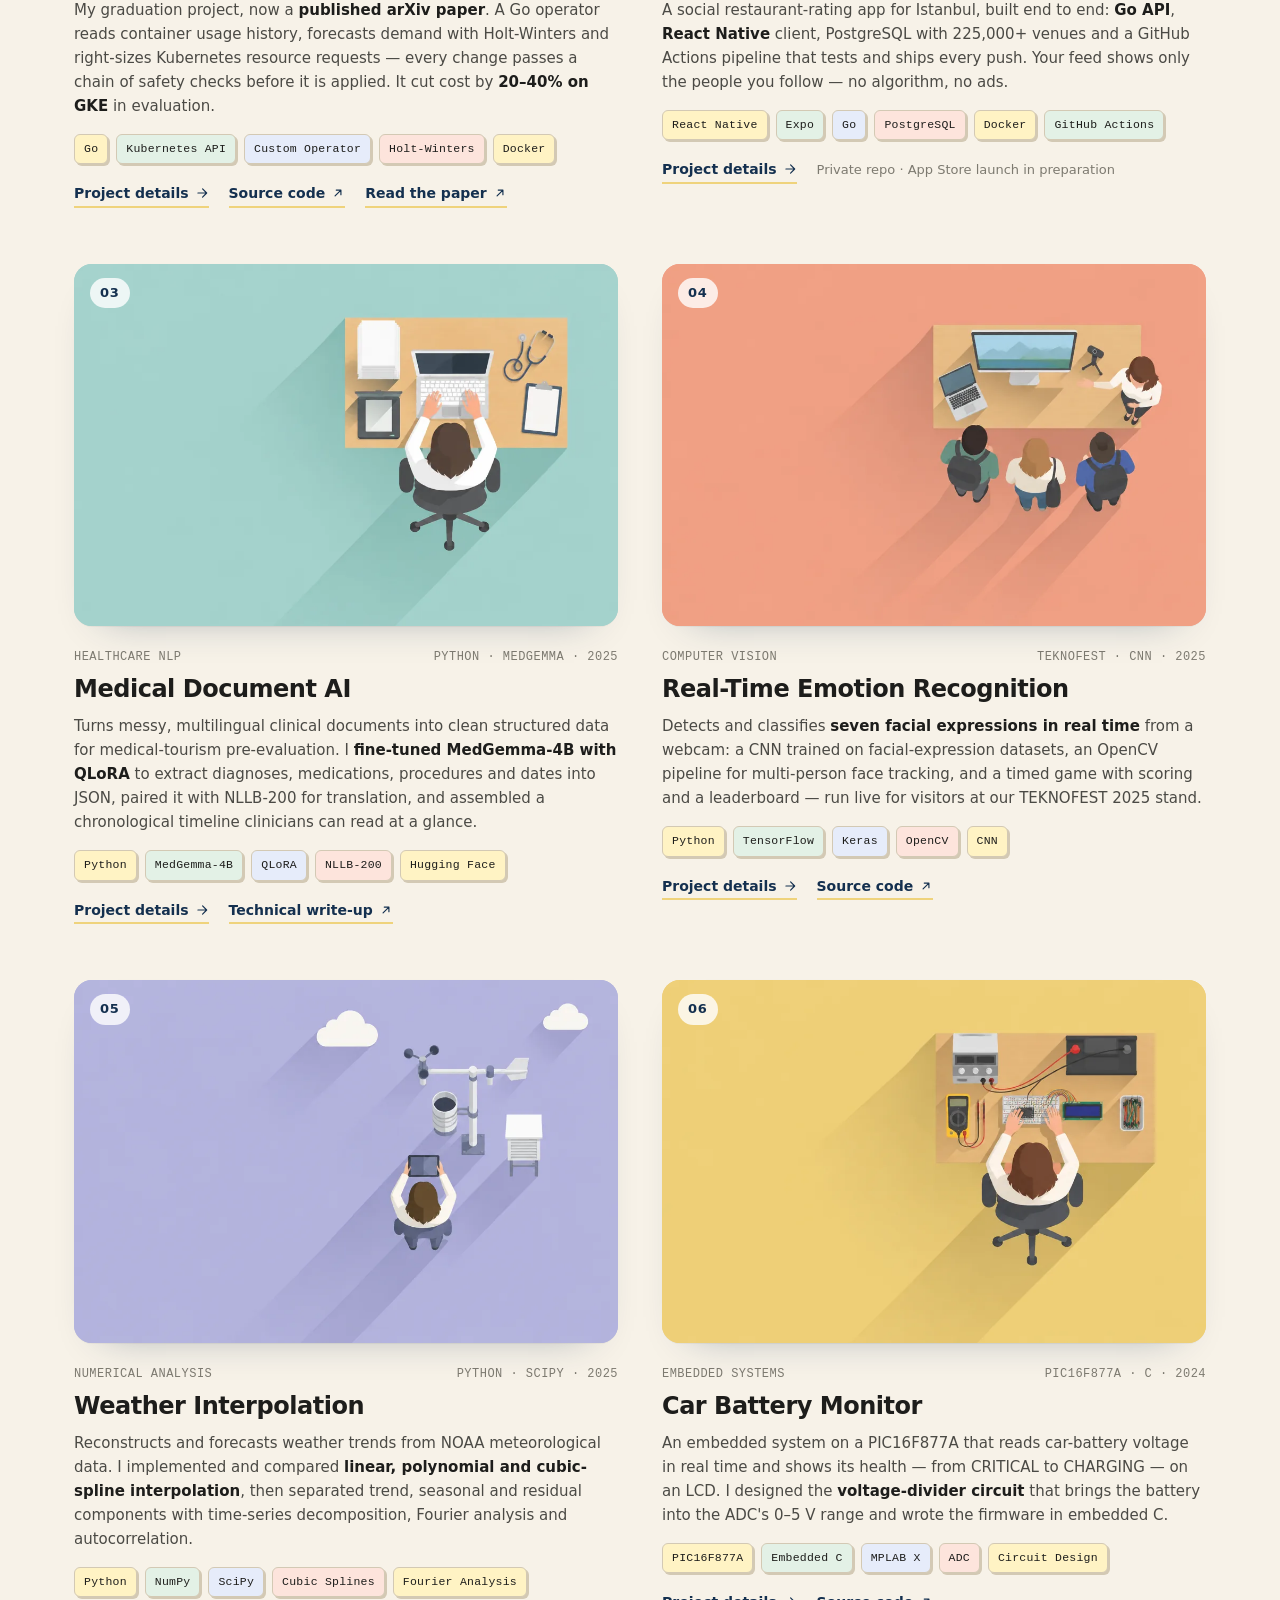
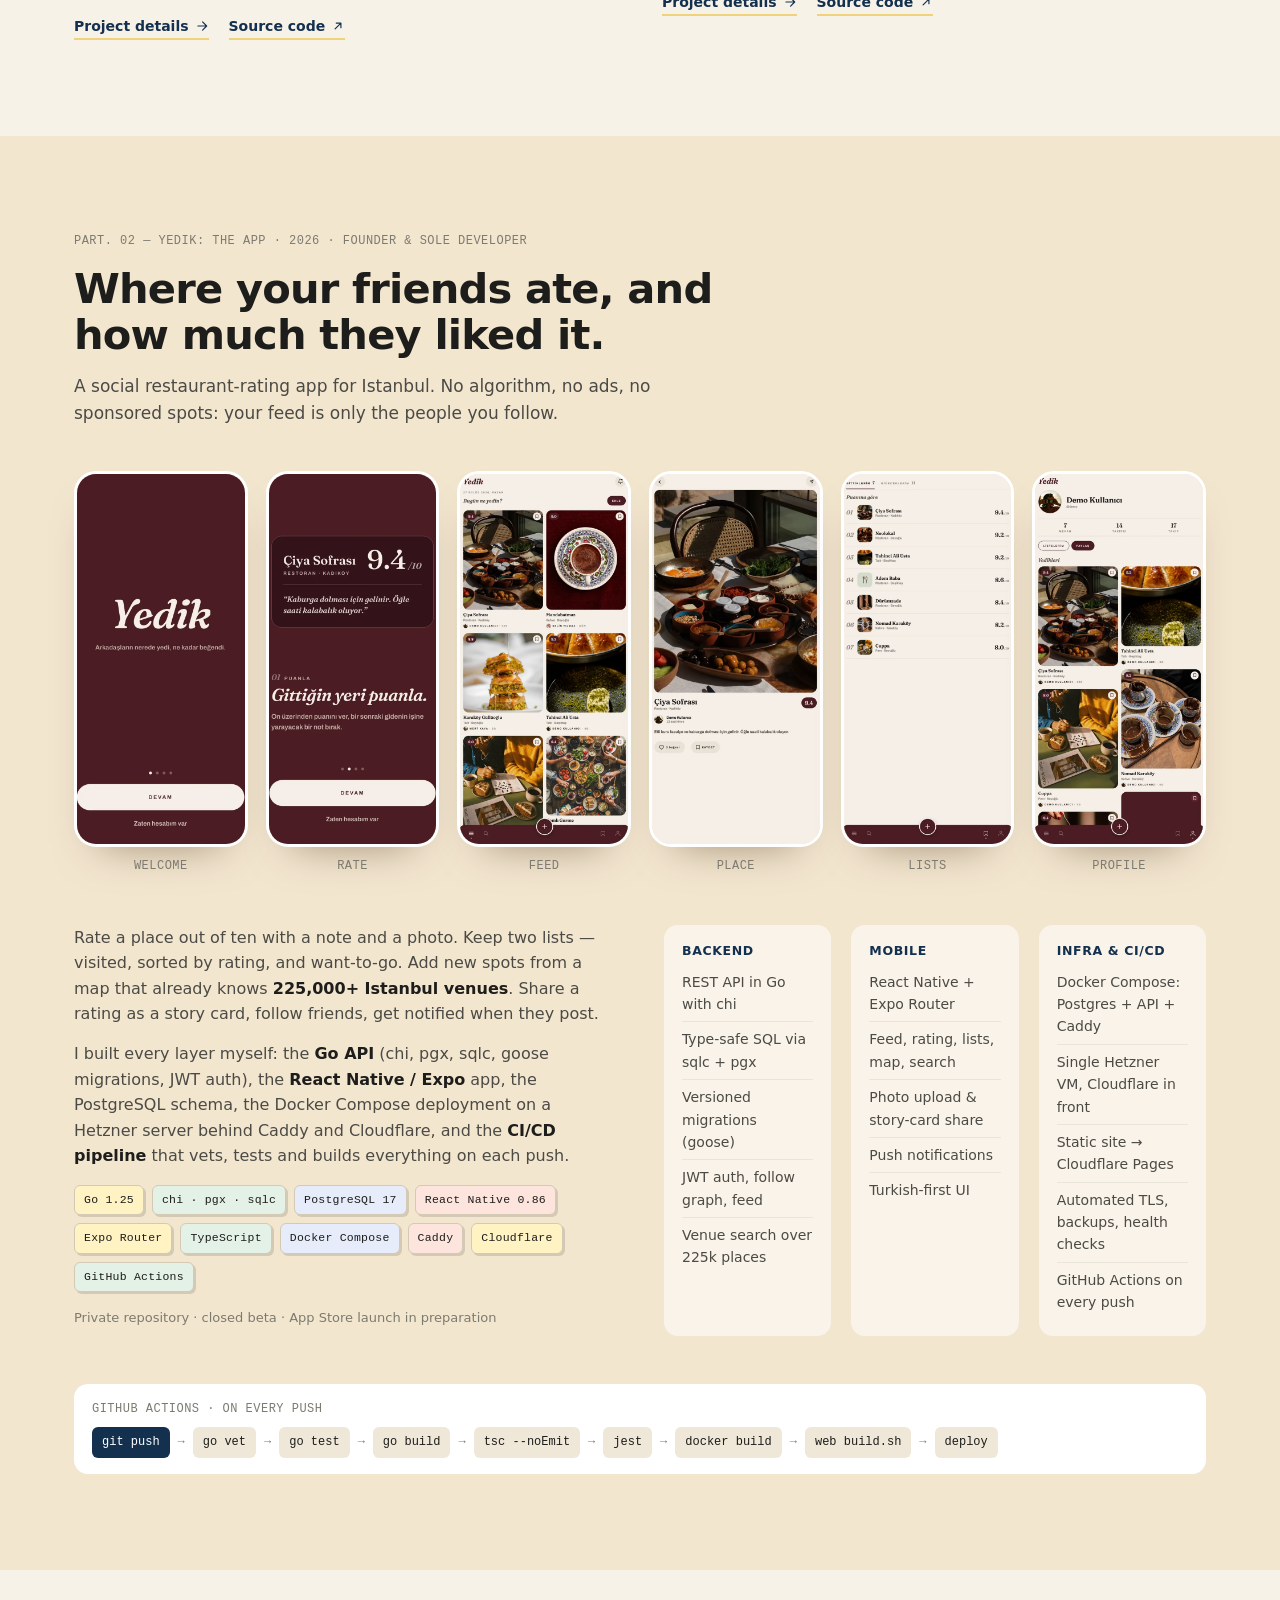
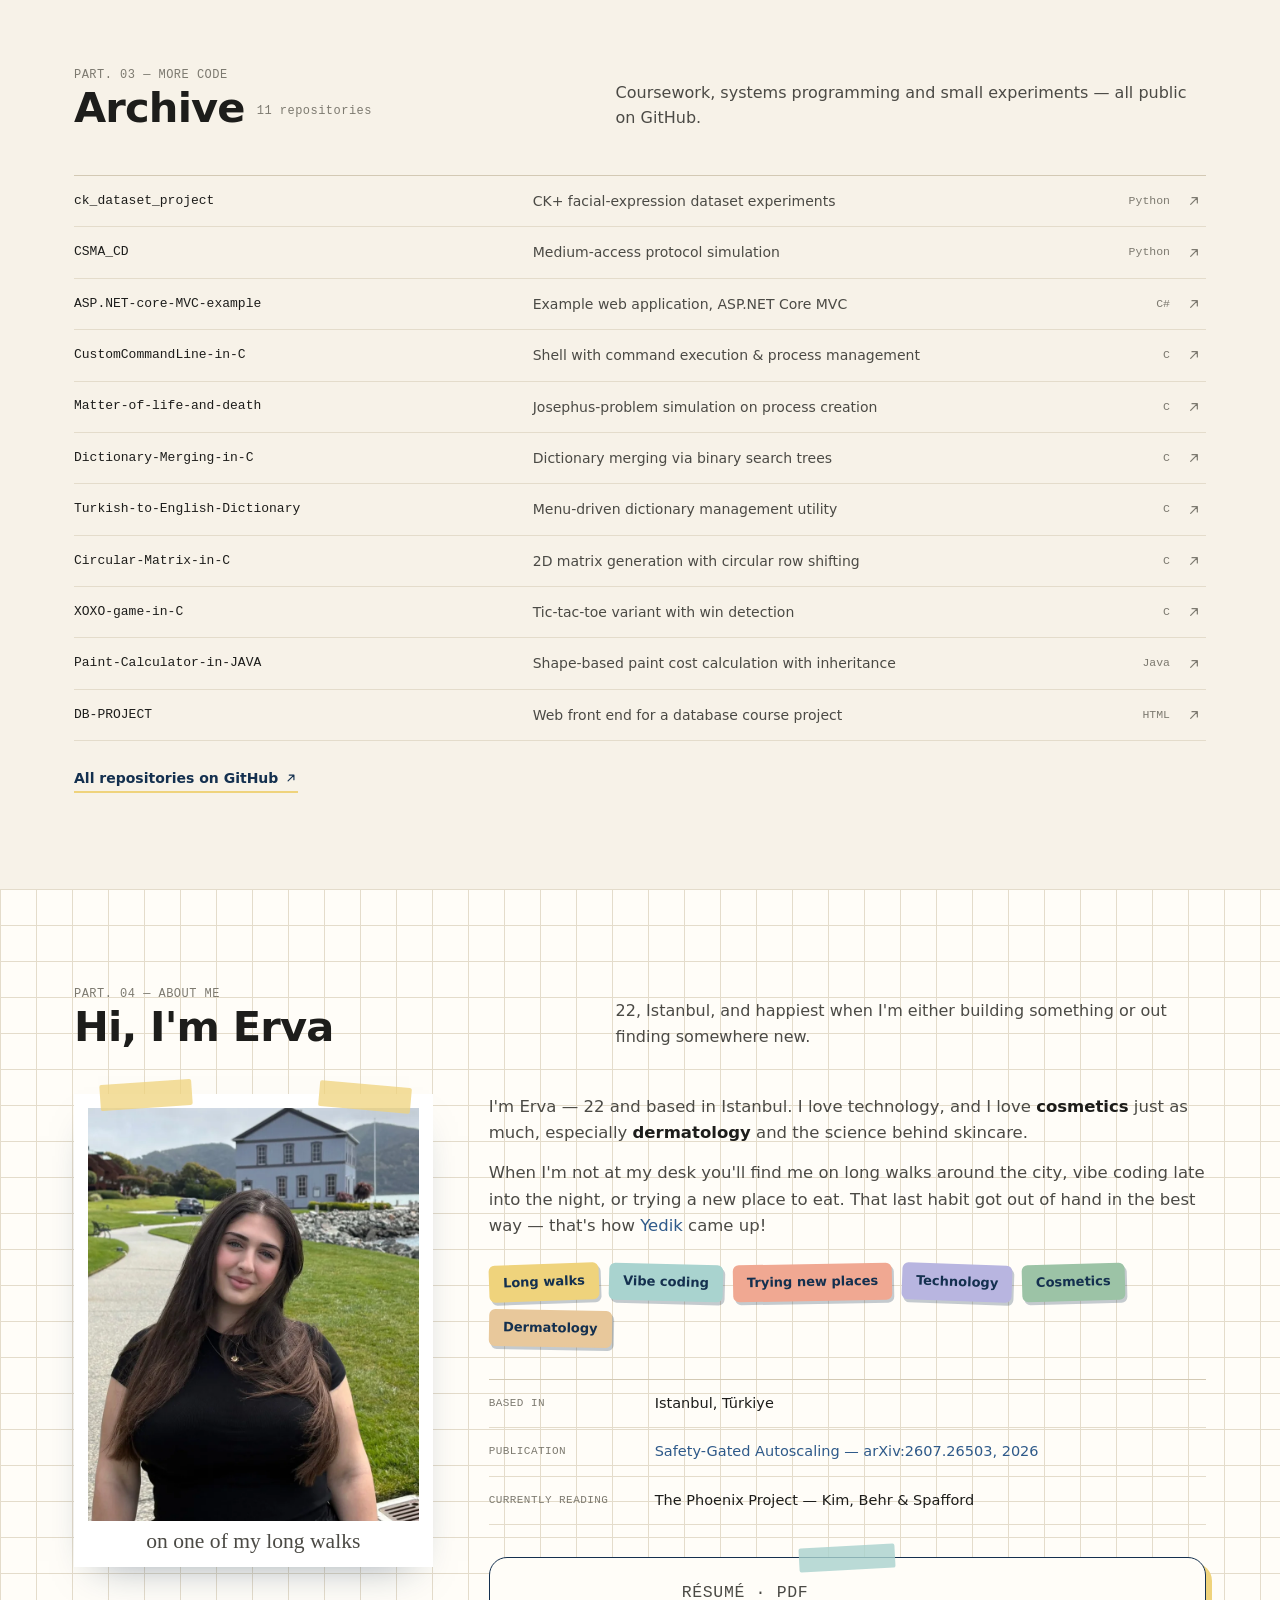
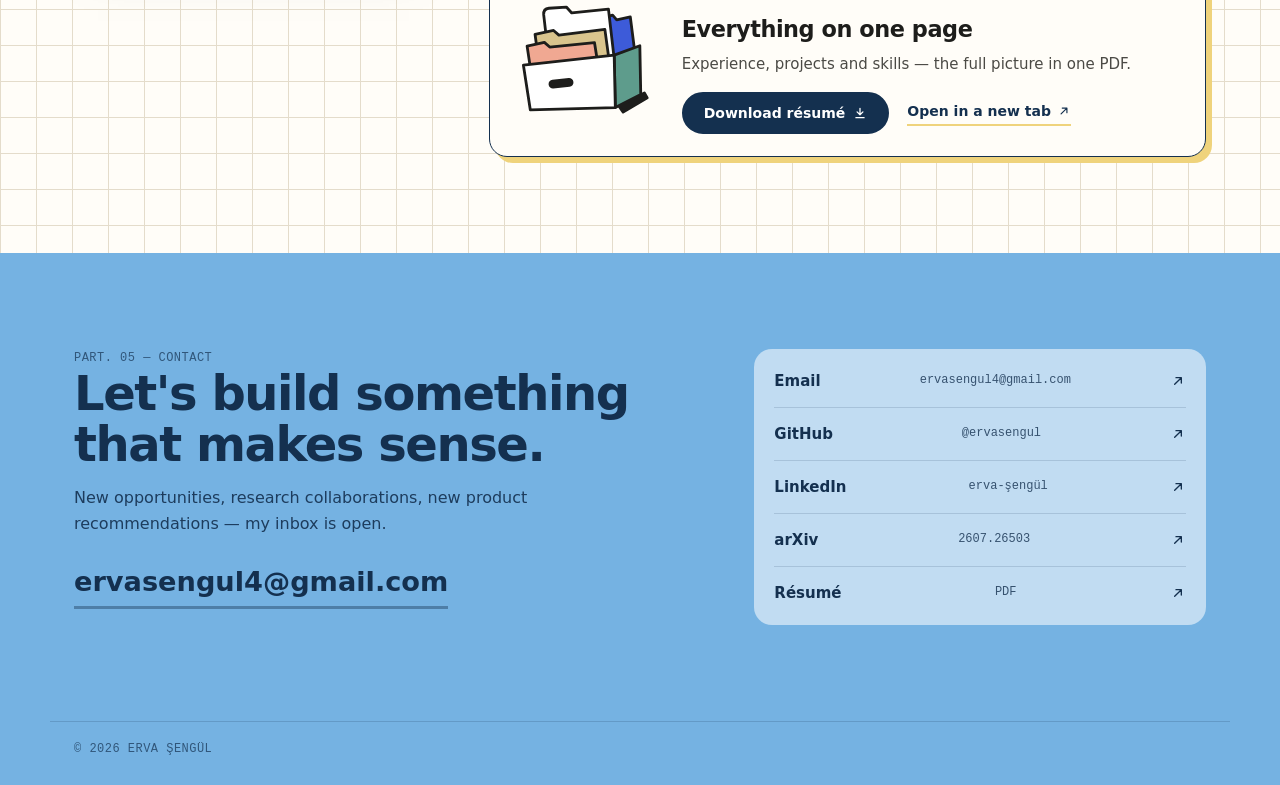
==== commit 6ac84ad9: "Project detail pages, résumé card, remove Experience - New projects/*.html: one page per project wit" ====
--- a/index.html
+++ b/index.html
@@ -31,9 +31,8 @@
                     <li><a href="#projects">Projects</a></li>
                     <li><a href="#yedik">Yedik</a></li>
                     <li><a href="#about">About</a></li>
-                    <li><a href="#experience">Experience</a></li>
                     <li><a href="#contact">Contact</a></li>
-                    <li><a class="btn btn-ghost" href="CVLER/Erva_Sengul_Resume.pdf" target="_blank" rel="noopener noreferrer">Résumé</a></li>
+                    <li><a class="btn btn-solid nav-cv" href="CVLER/Erva_Sengul_Resume.pdf" target="_blank" rel="noopener noreferrer"><svg viewBox="0 0 24 24"><path d="M14 3H7a2 2 0 0 0-2 2v14a2 2 0 0 0 2 2h10a2 2 0 0 0 2-2V8z"/><path d="M14 3v5h5M9 13h6M9 17h6"/></svg>Résumé</a></li>
                 </ul>
             </nav>
         </div>
@@ -99,39 +98,41 @@
                 <div class="project-grid">
 
                     <article class="project reveal" style="--tile:#93ba9d">
-                        <figure class="project-media">
+                        <a class="project-media" href="projects/cluster-optimizer.html" aria-label="Open the Intelligent Cluster Optimizer project page">
                             <img src="images/illustrations/cluster.webp" alt="Top-down illustration of a small data-center room: three rows of server racks and a person with a laptop crouching beside one" loading="lazy" width="1024" height="688">
                             <span class="project-num">01</span>
-                        </figure>
+                            <span class="view-chip">View project <svg viewBox="0 0 24 24"><path d="M5 12h14M13 5l7 7-7 7"/></svg></span>
+                        </a>
                         <div class="project-meta">
                             <span class="mono">Cloud infrastructure</span>
                             <span class="mono">Go · Kubernetes · 2026</span>
                         </div>
-                        <h3 class="project-title"><a href="https://github.com/medipol-srg/intelligent-cluster-optimizer" target="_blank" rel="noopener noreferrer">Intelligent Cluster Optimizer</a></h3>
+                        <h3 class="project-title"><a href="projects/cluster-optimizer.html">Intelligent Cluster Optimizer</a></h3>
                         <p class="project-desc">
                             My graduation project, now a <strong>published arXiv paper</strong>. A Go operator reads
-                            container usage history from Prometheus, forecasts demand with Holt-Winters and
-                            right-sizes Kubernetes resource requests — every change passes four safety gates
-                            before it is applied. It cut cost by <strong>20–40% on GKE</strong> in evaluation,
-                            backed by 1,118 automated tests.
-                        </p>
-                        <ul class="tags"><li>Go</li><li>Kubernetes API</li><li>Custom Operator</li><li>Prometheus</li><li>Holt-Winters</li><li>Docker</li></ul>
-                        <div class="project-links">
+                            container usage history, forecasts demand with Holt-Winters and right-sizes
+                            Kubernetes resource requests — every change passes a chain of safety checks before
+                            it is applied. It cut cost by <strong>20–40% on GKE</strong> in evaluation.
+                        </p>
+                        <ul class="tags"><li>Go</li><li>Kubernetes API</li><li>Custom Operator</li><li>Holt-Winters</li><li>Docker</li></ul>
+                        <div class="project-links">
+                            <a class="u-link" href="projects/cluster-optimizer.html">Project details <svg viewBox="0 0 24 24"><path d="M5 12h14M13 5l7 7-7 7"/></svg></a>
                             <a class="u-link" href="https://github.com/medipol-srg/intelligent-cluster-optimizer" target="_blank" rel="noopener noreferrer">Source code <svg viewBox="0 0 24 24"><path d="M7 17 17 7M9 7h8v8"/></svg></a>
                             <a class="u-link" href="https://arxiv.org/abs/2607.26503" target="_blank" rel="noopener noreferrer">Read the paper <svg viewBox="0 0 24 24"><path d="M7 17 17 7M9 7h8v8"/></svg></a>
                         </div>
                     </article>
 
                     <article class="project reveal reveal-delay-1" style="--tile:#e6c595">
-                        <figure class="project-media">
+                        <a class="project-media" href="projects/yedik.html" aria-label="Open the Yedik: The App project page">
                             <img src="images/illustrations/yedik.webp" alt="Top-down illustration of a round restaurant table with plates of food; a woman photographs the meal with her phone while a friend sits across" loading="lazy" width="1024" height="688">
                             <span class="project-num">02</span>
-                        </figure>
+                            <span class="view-chip">View project <svg viewBox="0 0 24 24"><path d="M5 12h14M13 5l7 7-7 7"/></svg></span>
+                        </a>
                         <div class="project-meta">
                             <span class="mono">Mobile product</span>
                             <span class="mono">React Native · Go · 2026</span>
                         </div>
-                        <h3 class="project-title"><a href="#yedik">Yedik: The App</a></h3>
+                        <h3 class="project-title"><a href="projects/yedik.html">Yedik: The App</a></h3>
                         <p class="project-desc">
                             A social restaurant-rating app for Istanbul, built end to end: <strong>Go API</strong>,
                             <strong>React Native</strong> client, PostgreSQL with 225,000+ venues and a GitHub
@@ -140,21 +141,22 @@
                         </p>
                         <ul class="tags"><li>React Native</li><li>Expo</li><li>Go</li><li>PostgreSQL</li><li>Docker</li><li>GitHub Actions</li></ul>
                         <div class="project-links">
-                            <a class="u-link" href="#yedik">See the app <svg viewBox="0 0 24 24"><path d="M12 5v14M5 12l7 7 7-7"/></svg></a>
+                            <a class="u-link" href="projects/yedik.html">Project details <svg viewBox="0 0 24 24"><path d="M5 12h14M13 5l7 7-7 7"/></svg></a>
                             <span class="note">Private repo · App Store launch in preparation</span>
                         </div>
                     </article>
 
                     <article class="project reveal" style="--tile:#a4d2cc">
-                        <figure class="project-media">
+                        <a class="project-media" href="projects/medical-document-ai.html" aria-label="Open the Medical Document AI project page">
                             <img src="images/illustrations/medical.webp" alt="Top-down illustration of a clinic desk: a doctor at a laptop with a stack of medical documents, a stethoscope and a clipboard" loading="lazy" width="1024" height="688">
                             <span class="project-num">03</span>
-                        </figure>
+                            <span class="view-chip">View project <svg viewBox="0 0 24 24"><path d="M5 12h14M13 5l7 7-7 7"/></svg></span>
+                        </a>
                         <div class="project-meta">
                             <span class="mono">Healthcare NLP</span>
                             <span class="mono">Python · MedGemma · 2025</span>
                         </div>
-                        <h3 class="project-title"><a href="https://github.com/ervasengul/ai-medical-document-structuring" target="_blank" rel="noopener noreferrer">Medical Document AI</a></h3>
+                        <h3 class="project-title"><a href="projects/medical-document-ai.html">Medical Document AI</a></h3>
                         <p class="project-desc">
                             Turns messy, multilingual clinical documents into clean structured data for
                             medical-tourism pre-evaluation. I <strong>fine-tuned MedGemma-4B with QLoRA</strong> to
@@ -164,20 +166,22 @@
                         </p>
                         <ul class="tags"><li>Python</li><li>MedGemma-4B</li><li>QLoRA</li><li>NLLB-200</li><li>Hugging Face</li></ul>
                         <div class="project-links">
-                            <a class="u-link" href="https://github.com/ervasengul/ai-medical-document-structuring" target="_blank" rel="noopener noreferrer">Source code <svg viewBox="0 0 24 24"><path d="M7 17 17 7M9 7h8v8"/></svg></a>
+                            <a class="u-link" href="projects/medical-document-ai.html">Project details <svg viewBox="0 0 24 24"><path d="M5 12h14M13 5l7 7-7 7"/></svg></a>
+                            <a class="u-link" href="https://github.com/ervasengul/ai-medical-document-structuring" target="_blank" rel="noopener noreferrer">Technical write-up <svg viewBox="0 0 24 24"><path d="M7 17 17 7M9 7h8v8"/></svg></a>
                         </div>
                     </article>
 
                     <article class="project reveal reveal-delay-1" style="--tile:#f09f86">
-                        <figure class="project-media">
+                        <a class="project-media" href="projects/emotion-recognition.html" aria-label="Open the Real-Time Emotion Recognition project page">
                             <img src="images/illustrations/emotion.webp" alt="Top-down illustration of a festival stand: a table with a monitor, laptop and webcam on a tripod, three visitors watching and Erva presenting" loading="lazy" width="1024" height="688">
                             <span class="project-num">04</span>
-                        </figure>
+                            <span class="view-chip">View project <svg viewBox="0 0 24 24"><path d="M5 12h14M13 5l7 7-7 7"/></svg></span>
+                        </a>
                         <div class="project-meta">
                             <span class="mono">Computer vision</span>
                             <span class="mono">TEKNOFEST · CNN · 2025</span>
                         </div>
-                        <h3 class="project-title"><a href="https://github.com/ervasengul/real_time_emotion_recognition" target="_blank" rel="noopener noreferrer">Real-Time Emotion Recognition</a></h3>
+                        <h3 class="project-title"><a href="projects/emotion-recognition.html">Real-Time Emotion Recognition</a></h3>
                         <p class="project-desc">
                             Detects and classifies <strong>seven facial expressions in real time</strong> from a
                             webcam: a CNN trained on facial-expression datasets, an OpenCV pipeline for
@@ -186,20 +190,22 @@
                         </p>
                         <ul class="tags"><li>Python</li><li>TensorFlow</li><li>Keras</li><li>OpenCV</li><li>CNN</li></ul>
                         <div class="project-links">
+                            <a class="u-link" href="projects/emotion-recognition.html">Project details <svg viewBox="0 0 24 24"><path d="M5 12h14M13 5l7 7-7 7"/></svg></a>
                             <a class="u-link" href="https://github.com/ervasengul/real_time_emotion_recognition" target="_blank" rel="noopener noreferrer">Source code <svg viewBox="0 0 24 24"><path d="M7 17 17 7M9 7h8v8"/></svg></a>
                         </div>
                     </article>
 
                     <article class="project reveal" style="--tile:#b4b5dd">
-                        <figure class="project-media">
+                        <a class="project-media" href="projects/weather-interpolation.html" aria-label="Open the Weather Interpolation project page">
                             <img src="images/illustrations/weather.webp" alt="Top-down illustration of a small weather station in a field: an anemometer mast, a rain gauge, an instrument box and Erva holding a tablet" loading="lazy" width="1024" height="688">
                             <span class="project-num">05</span>
-                        </figure>
+                            <span class="view-chip">View project <svg viewBox="0 0 24 24"><path d="M5 12h14M13 5l7 7-7 7"/></svg></span>
+                        </a>
                         <div class="project-meta">
                             <span class="mono">Numerical analysis</span>
                             <span class="mono">Python · SciPy · 2025</span>
                         </div>
-                        <h3 class="project-title"><a href="https://github.com/ervasengul/Numerical-Analysis-Cubic-Splines-in-Pythonc-Interpolation" target="_blank" rel="noopener noreferrer">Weather Interpolation</a></h3>
+                        <h3 class="project-title"><a href="projects/weather-interpolation.html">Weather Interpolation</a></h3>
                         <p class="project-desc">
                             Reconstructs and forecasts weather trends from NOAA meteorological data. I implemented
                             and compared <strong>linear, polynomial and cubic-spline interpolation</strong>, then
@@ -208,28 +214,31 @@
                         </p>
                         <ul class="tags"><li>Python</li><li>NumPy</li><li>SciPy</li><li>Cubic Splines</li><li>Fourier Analysis</li></ul>
                         <div class="project-links">
+                            <a class="u-link" href="projects/weather-interpolation.html">Project details <svg viewBox="0 0 24 24"><path d="M5 12h14M13 5l7 7-7 7"/></svg></a>
                             <a class="u-link" href="https://github.com/ervasengul/Numerical-Analysis-Cubic-Splines-in-Pythonc-Interpolation" target="_blank" rel="noopener noreferrer">Source code <svg viewBox="0 0 24 24"><path d="M7 17 17 7M9 7h8v8"/></svg></a>
                         </div>
                     </article>
 
                     <article class="project reveal reveal-delay-1" style="--tile:#efcf7b">
-                        <figure class="project-media">
+                        <a class="project-media" href="projects/battery-monitor.html" aria-label="Open the Car Battery Monitor project page">
                             <img src="images/illustrations/battery.webp" alt="Top-down illustration of an electronics workbench: a breadboard with jumper wires, an LCD module, a bench power supply, a multimeter and a car battery" loading="lazy" width="1024" height="688">
                             <span class="project-num">06</span>
-                        </figure>
+                            <span class="view-chip">View project <svg viewBox="0 0 24 24"><path d="M5 12h14M13 5l7 7-7 7"/></svg></span>
+                        </a>
                         <div class="project-meta">
                             <span class="mono">Embedded systems</span>
                             <span class="mono">PIC16F877A · C · 2024</span>
                         </div>
-                        <h3 class="project-title"><a href="https://github.com/ervasengul/car-battery-voltage-monitoring" target="_blank" rel="noopener noreferrer">Car Battery Monitor</a></h3>
+                        <h3 class="project-title"><a href="projects/battery-monitor.html">Car Battery Monitor</a></h3>
                         <p class="project-desc">
                             An embedded system on a PIC16F877A that reads car-battery voltage in real time and
-                            reports a health status (GOOD / OK / LOW / CRITICAL) on an LCD. I designed the
-                            <strong>voltage-divider circuit</strong> that scales the 8–15&nbsp;V range into the ADC's
-                            0–5&nbsp;V input and wrote the firmware in embedded C.
+                            shows its health — from CRITICAL to CHARGING — on an LCD. I designed the
+                            <strong>voltage-divider circuit</strong> that brings the battery into the ADC's
+                            0–5&nbsp;V range and wrote the firmware in embedded C.
                         </p>
                         <ul class="tags"><li>PIC16F877A</li><li>Embedded C</li><li>MPLAB X</li><li>ADC</li><li>Circuit Design</li></ul>
                         <div class="project-links">
+                            <a class="u-link" href="projects/battery-monitor.html">Project details <svg viewBox="0 0 24 24"><path d="M5 12h14M13 5l7 7-7 7"/></svg></a>
                             <a class="u-link" href="https://github.com/ervasengul/car-battery-voltage-monitoring" target="_blank" rel="noopener noreferrer">Source code <svg viewBox="0 0 24 24"><path d="M7 17 17 7M9 7h8v8"/></svg></a>
                         </div>
                     </article>
@@ -395,56 +404,36 @@
                         </ul>
 
                         <ul class="fact-list">
-                            <li><span class="k">Age</span><span class="v">22</span></li>
                             <li><span class="k">Based in</span><span class="v">Istanbul, Türkiye</span></li>
                             <li><span class="k">Publication</span><span class="v"><a href="https://arxiv.org/abs/2607.26503" target="_blank" rel="noopener noreferrer">Safety-Gated Autoscaling — arXiv:2607.26503, 2026</a></span></li>
-                            <li><span class="k">Competitions</span><span class="v">TEKNOFEST 2025 · TEI engineering program 2025</span></li>
                             <li><span class="k">Currently reading</span><span class="v">The Phoenix Project — Kim, Behr &amp; Spafford</span></li>
-                            <li><span class="k">Résumé</span><span class="v"><a href="CVLER/Erva_Sengul_Resume.pdf" target="_blank" rel="noopener noreferrer">Download (PDF)</a></span></li>
                         </ul>
-                    </div>
-                </div>
-            </div>
-        </section>
-
-        <!-- ================= EXPERIENCE ================= -->
-        <section id="experience" class="section">
-            <div class="container">
-                <div class="section-head reveal">
-                    <div>
-                        <p class="mono">Part. 05 — Experience</p>
-                        <h2 class="section-title">Where I've worked</h2>
-                    </div>
-                    <p class="mono">2024 — Present</p>
-                </div>
-
-                <ul class="xp-list">
-                    <li class="xp-row reveal">
-                        <span class="xp-date">2026 — Present</span>
-                        <span class="xp-role">Founder &amp; Developer<small>Yedik: The App</small></span>
-                        <span class="xp-desc">Designing, building and operating a social dining app for Istanbul end to end — Go API, React Native client, PostgreSQL, Docker deployment on Hetzner, and a GitHub Actions CI/CD pipeline. Preparing the App Store launch.</span>
-                    </li>
-                    <li class="xp-row reveal">
-                        <span class="xp-date">Aug — Oct 2025</span>
-                        <span class="xp-role">Software Engineer Intern<small>Medipol Healthcare Group</small></span>
-                        <span class="xp-desc">AI and data solutions for healthcare workflows — clinical document processing with fine-tuned language models and IPAM modules for international patient operations, including time at the group's London office.</span>
-                    </li>
-                    <li class="xp-row reveal">
-                        <span class="xp-date">2025</span>
-                        <span class="xp-role">Competitor<small>TEKNOFEST 2025</small></span>
-                        <span class="xp-desc">Real-time facial emotion recognition system, presented live as an interactive game at Türkiye's national aerospace &amp; technology festival.</span>
-                    </li>
-                    <li class="xp-row reveal">
-                        <span class="xp-date">Mar — May 2025</span>
-                        <span class="xp-role">Engineering Program<small>TEI — TUSAŞ Engine Industries</small></span>
-                        <span class="xp-desc">Selected for a competitive engineering program at one of Türkiye's leading aerospace organisations.</span>
-                    </li>
-                    <li class="xp-row reveal">
-                        <span class="xp-date">Sep — Oct 2024</span>
-                        <span class="xp-role">Software Engineer Intern<small>Conovel IT</small></span>
-                        <span class="xp-desc">Full-stack contributions to web and software development projects within a professional team.</span>
-                    </li>
-                </ul>
+
+                        <div class="cv-card">
+                            <svg class="cv-art" viewBox="0 0 240 212" aria-hidden="true" focusable="false">
+                                <g stroke="#1d1d1b" stroke-width="4.5" stroke-linejoin="round" stroke-linecap="round">
+                                    <path d="M152 46 L172 42 L178 50 L200 47 L204 116 L154 118 Z" fill="#3d5bd9"/>
+                                    <path d="M62 34 Q62 24 71 24 L99 24 L107 34 L166 32 L170 120 L66 122 Z" fill="#ffffff"/>
+                                    <path d="M46 64 L76 60 L84 68 L158 64 L162 124 L50 126 Z" fill="#d9c48d"/>
+                                    <path d="M32 82 L60 78 L68 86 L140 84 L144 130 L36 132 Z" fill="#f0a892"/>
+                                    <path d="M172 188 L214 170 L218 178 L178 198 Z" fill="#1d1d1b"/>
+                                    <path d="M170 106 L212 94 L208 172 L166 190 Z" fill="#5e9c8c"/>
+                                    <path d="M24 112 L170 106 L166 190 L30 184 Z" fill="#ffffff"/>
+                                </g>
+                                <rect x="62" y="138" width="40" height="14" rx="7" fill="#1d1d1b" transform="rotate(-2 82 145)"/>
+                            </svg>
+                            <div class="cv-body">
+                                <p class="mono">Résumé · PDF</p>
+                                <h3>Everything on one page</h3>
+                                <p>Experience, projects and skills — the full picture in one PDF.</p>
+                                <div class="cv-actions">
+                                    <a class="btn btn-solid" href="CVLER/Erva_Sengul_Resume.pdf" download="Erva_Sengul_Resume.pdf">Download résumé <svg viewBox="0 0 24 24"><path d="M12 4v11M7 10l5 5 5-5M5 20h14"/></svg></a>
+                                    <a class="u-link" href="CVLER/Erva_Sengul_Resume.pdf" target="_blank" rel="noopener noreferrer">Open in a new tab <svg viewBox="0 0 24 24"><path d="M7 17 17 7M9 7h8v8"/></svg></a>
+                                </div>
+                            </div>
+                        </div>
+                    </div>
+                </div>
             </div>
         </section>
 
@@ -452,9 +441,9 @@
         <section id="contact" class="section contact">
             <div class="container contact-grid">
                 <div class="reveal">
-                    <p class="mono">Part. 06 — Contact</p>
+                    <p class="mono">Part. 05 — Contact</p>
                     <h2 class="contact-title">Let's build something that makes sense.</h2>
-                    <p class="contact-lead">Internships, new-grad roles, research collaborations or a coffee in Istanbul — my inbox is open.</p>
+                    <p class="contact-lead">New opportunities, research collaborations, new product recommendations — my inbox is open.</p>
                     <a class="contact-email email-link email-text" href="mailto:ervasengul4@gmail.com">ervasengul4@gmail.com</a>
                 </div>
                 <ul class="contact-links reveal reveal-delay-1">
--- a/styles.css
+++ b/styles.css
@@ -109,6 +109,8 @@
 .nav-links a { font-size: 14px; font-weight: 500; color: var(--navy); opacity: .85; transition: opacity .2s; }
 .nav-links a:hover { opacity: 1; }
 .nav-links .btn { padding: 8px 14px; font-size: 13px; opacity: 1; }
+.nav-links .nav-cv { gap: 6px; color: #fff; }
+.nav-links .nav-cv:hover { transform: translateY(-1px); }
 .nav-toggle { display: none; width: 40px; height: 40px; margin-right: -8px; align-items: center; justify-content: center; }
 .nav-toggle span, .nav-toggle span::before, .nav-toggle span::after { display: block; width: 20px; height: 2px; background: var(--navy); position: relative; transition: transform .25s var(--ease), background .2s; }
 .nav-toggle span::before, .nav-toggle span::after { content: ""; position: absolute; left: 0; }
@@ -174,9 +176,18 @@
 .projects { background: var(--cream); }
 .project-grid { display: grid; grid-template-columns: repeat(2, minmax(0, 1fr)); gap: 56px 44px; }
 .project { display: flex; flex-direction: column; }
-.project-media { position: relative; aspect-ratio: 3 / 2; overflow: hidden; border-radius: var(--radius); background: var(--tile, var(--cream-2)); box-shadow: 0 1px 0 rgba(0, 0, 0, .04), 0 18px 40px -30px rgba(20, 48, 79, .45); }
+.project-media { display: block; position: relative; aspect-ratio: 3 / 2; overflow: hidden; border-radius: var(--radius); background: var(--tile, var(--cream-2)); box-shadow: 0 1px 0 rgba(0, 0, 0, .04), 0 18px 40px -30px rgba(20, 48, 79, .45); }
 .project-media img { width: 100%; height: 100%; object-fit: cover; transition: transform .7s var(--ease); }
-.project:hover .project-media img { transform: scale(1.03); }
+.project:hover .project-media img, .project-media:focus-visible img { transform: scale(1.03); }
+.view-chip {
+    position: absolute; right: 14px; bottom: 14px; display: inline-flex; align-items: center; gap: 6px;
+    font-family: var(--display); font-weight: 600; font-size: 13px; color: #fff; background: var(--navy);
+    padding: 8px 14px; border-radius: 999px; opacity: 0; transform: translateY(6px);
+    transition: opacity .25s var(--ease), transform .25s var(--ease);
+}
+.view-chip svg { width: 14px; height: 14px; fill: none; stroke: currentColor; stroke-width: 2; stroke-linecap: round; stroke-linejoin: round; }
+.project-media:hover .view-chip, .project-media:focus-visible .view-chip { opacity: 1; transform: none; }
+@media (hover: none) { .view-chip { opacity: 1; transform: none; } }
 .project-num { position: absolute; left: 16px; top: 14px; font-family: var(--display); font-weight: 700; font-size: 13px; letter-spacing: .06em; color: var(--navy); background: rgba(255, 255, 255, .8); border-radius: 999px; padding: 5px 10px; }
 .project-meta { display: flex; justify-content: space-between; gap: 12px; margin-top: 22px; }
 .project-title { font-family: var(--display); font-weight: 700; font-size: 1.5rem; line-height: 1.2; margin-top: 8px; letter-spacing: -.02em; }
@@ -248,8 +259,8 @@
 .polaroid .caption { position: absolute; left: 14px; right: 14px; bottom: 12px; text-align: center; }
 .about-copy p { font-size: 16.5px; color: var(--text-2); }
 .about-copy p + p { margin-top: 14px; }
-.about-copy a { color: var(--accent); border-bottom: 1px solid transparent; }
-.about-copy a:hover { border-color: currentColor; }
+.about-copy p a { color: var(--accent); border-bottom: 1px solid transparent; }
+.about-copy p a:hover { border-color: currentColor; }
 
 .stickers { display: flex; flex-wrap: wrap; gap: 10px; margin-top: 24px; }
 .stickers li { font-family: var(--display); font-weight: 700; font-size: 13px; color: var(--navy); padding: 8px 14px; border-radius: 6px; transform: rotate(var(--r, 0deg)); box-shadow: 2px 3px 0 rgba(20, 48, 79, .25); }
@@ -266,16 +277,6 @@
 .fact-list .v { color: var(--text); }
 .fact-list .v a { color: var(--accent); border-bottom: 1px solid transparent; }
 .fact-list .v a:hover { border-color: currentColor; }
-
-/* --------------------------------------------------------------------------
-   Experience
-   -------------------------------------------------------------------------- */
-.xp-list { border-top: 1px solid var(--line-2); }
-.xp-row { display: grid; grid-template-columns: 150px minmax(0, 4fr) minmax(0, 7fr); gap: 24px; padding: 22px 0; border-bottom: 1px solid var(--line); }
-.xp-date { font-family: var(--mono); font-size: 12px; letter-spacing: .03em; color: var(--muted); padding-top: 4px; }
-.xp-role { font-family: var(--display); font-size: 1.15rem; font-weight: 700; line-height: 1.25; letter-spacing: -.01em; }
-.xp-role small { display: block; font-family: var(--sans); font-size: 14px; font-weight: 400; color: var(--muted); margin-top: 4px; }
-.xp-desc { font-size: 14.5px; color: var(--text-2); }
 
 /* --------------------------------------------------------------------------
    Contact — blue band, like the hero
@@ -299,6 +300,130 @@
 .site-footer .mono { color: var(--navy); opacity: .7; }
 
 /* --------------------------------------------------------------------------
+   Résumé card (About)
+   -------------------------------------------------------------------------- */
+.cv-card {
+    position: relative; display: grid; grid-template-columns: 150px 1fr; gap: 24px; align-items: center;
+    margin-top: 32px; padding: 22px 26px 22px 18px; background: var(--paper);
+    border: 1.5px solid var(--navy); border-radius: 18px; box-shadow: 6px 6px 0 var(--butter);
+}
+.cv-card::before {
+    content: ""; position: absolute; top: -12px; left: 50%; width: 96px; height: 24px; margin-left: -48px;
+    background: rgba(169, 211, 207, .8); transform: rotate(-3deg); border-radius: 2px;
+}
+.cv-art { width: 100%; height: auto; transform: rotate(-4deg); transition: transform .35s var(--ease); }
+.cv-card:hover .cv-art { transform: rotate(0deg) translateY(-3px); }
+.cv-body h3 { font-family: var(--display); font-weight: 700; font-size: 1.4rem; letter-spacing: -.02em; margin-top: 6px; color: var(--text); }
+.cv-body p:not(.mono) { margin-top: 4px; font-size: 15px; color: var(--text-2); }
+.cv-actions { display: flex; flex-wrap: wrap; align-items: center; gap: 12px 18px; margin-top: 16px; }
+
+/* --------------------------------------------------------------------------
+   Project pages
+   -------------------------------------------------------------------------- */
+.case-hero { background: var(--tile); color: var(--navy); margin-top: -68px; padding: 100px 0 48px; overflow: hidden; }
+.back-link, .pager-card .mono { display: inline-flex; align-items: center; gap: 8px; }
+.back-link { font-family: var(--display); font-weight: 600; font-size: 14px; color: var(--navy); background: rgba(255, 255, 255, .55); padding: 7px 14px 7px 10px; border-radius: 999px; transition: background .2s; }
+.back-link:hover { background: rgba(255, 255, 255, .85); }
+.back-link svg, .pager-card svg { width: 16px; height: 16px; fill: none; stroke: currentColor; stroke-width: 2; stroke-linecap: round; stroke-linejoin: round; }
+.case-hero-grid { display: grid; grid-template-columns: minmax(0, 5fr) minmax(0, 6fr); gap: 32px; align-items: center; margin-top: 20px; }
+.case-kicker { color: var(--navy); opacity: .75; }
+.case-title { font-family: var(--display); font-weight: 800; font-size: clamp(2.1rem, 4.2vw, 3.3rem); line-height: 1.04; letter-spacing: -.03em; margin-top: 12px; }
+.case-lead { margin-top: 16px; font-size: 17px; line-height: 1.6; max-width: 46ch; opacity: .9; }
+.case-actions { display: flex; flex-wrap: wrap; gap: 12px; margin-top: 26px; }
+.case-actions .btn-ghost { background: rgba(255, 255, 255, .55); border-color: rgba(20, 48, 79, .45); }
+.case-art img {
+    width: 100%; height: auto;
+    -webkit-mask-image: linear-gradient(90deg, transparent 0, #000 18%), linear-gradient(180deg, #000 80%, transparent 100%);
+    -webkit-mask-composite: source-in; mask-composite: intersect;
+    mask-image: linear-gradient(90deg, transparent 0, #000 18%), linear-gradient(180deg, #000 80%, transparent 100%);
+}
+
+.case-body { display: grid; grid-template-columns: minmax(0, 8fr) minmax(0, 4fr); gap: 56px; align-items: start; }
+.case-main > h2 { font-family: var(--display); font-weight: 700; font-size: 1.55rem; letter-spacing: -.02em; margin: 52px 0 14px; }
+.case-main > h2:first-child { margin-top: 0; }
+.case-sub { font-family: var(--display); font-weight: 700; font-size: 1.1rem; margin: 30px 0 12px; }
+.case-main p { color: var(--text-2); font-size: 16.5px; }
+.case-main p + p { margin-top: 12px; }
+.case-main p a { color: var(--accent); border-bottom: 1px solid currentColor; }
+.case-main code { font-family: var(--mono); font-size: .88em; background: var(--cream-2); padding: 1px 5px; border-radius: 4px; }
+.case-photo { margin: 28px 0 0; }
+.case-photo img { width: 100%; height: auto; border-radius: var(--radius); box-shadow: 0 22px 44px -30px rgba(20, 48, 79, .6); }
+.case-photo figcaption { margin-top: 8px; text-align: right; }
+
+.steps { list-style: none; margin: 0; padding: 0; counter-reset: step; display: grid; gap: 10px; }
+.steps li { counter-increment: step; position: relative; display: grid; gap: 2px; padding: 14px 18px 14px 64px; background: var(--paper); border: 1px solid var(--line); border-radius: 14px; }
+.steps li::before { content: counter(step, decimal-leading-zero); position: absolute; left: 16px; top: 14px; font-family: var(--mono); font-size: 12.5px; font-weight: 500; color: var(--navy); background: var(--tile); border-radius: 7px; padding: 3px 7px; }
+.steps strong { font-family: var(--display); font-size: 15.5px; }
+.steps span { color: var(--text-2); font-size: 15px; }
+
+.code-tree { list-style: none; margin-top: 14px; background: #fff; border: 1px solid var(--line-2); border-radius: 14px; overflow: hidden; }
+.code-tree li { display: grid; grid-template-columns: minmax(0, 2fr) minmax(0, 3fr); gap: 16px; align-items: baseline; padding: 11px 16px; border-top: 1px solid var(--line); }
+.code-tree li:first-child { border-top: 0; }
+.case-main .code-tree li > code { background: none; padding: 0; color: var(--navy); font-size: 13px; overflow-wrap: anywhere; }
+.code-tree span { font-size: 14px; color: var(--text-2); }
+.snippet { margin-top: 14px; background: var(--navy); color: #e6edf6; font-family: var(--mono); font-size: 13px; line-height: 1.7; padding: 16px 18px; border-radius: 12px; overflow-x: auto; white-space: pre; }
+.case-main .code-note { margin-top: 12px; font-size: 14px; color: var(--muted); }
+
+.layer-stack { list-style: none; margin: 0; padding: 0; display: flex; flex-wrap: wrap; align-items: center; gap: 10px 24px; }
+.layer-stack li { position: relative; font-family: var(--mono); font-size: 12px; padding: 6px 10px; border-radius: 6px; background: #fff; border: 1px solid var(--line-2); }
+.layer-stack li:not(:last-child)::after { content: "→"; position: absolute; right: -19px; top: 50%; transform: translateY(-50%); color: var(--muted); }
+
+.data-table { width: 100%; border-collapse: collapse; font-size: 14px; }
+.data-table th { text-align: left; font-family: var(--mono); font-size: 11px; font-weight: 400; letter-spacing: .04em; text-transform: uppercase; color: var(--muted); padding: 8px 10px; border-bottom: 1px solid var(--line-2); }
+.data-table td { padding: 9px 10px; border-bottom: 1px solid var(--line); color: var(--text); font-variant-numeric: tabular-nums; }
+.data-table tr.is-key td { font-weight: 600; }
+.state { display: inline-flex; align-items: center; gap: 7px; font-family: var(--mono); font-size: 12px; }
+.state::before { content: ""; width: 9px; height: 9px; border-radius: 50%; background: var(--muted); }
+.state-high::before, .state-low::before { background: #d98a1c; }
+.state-charging::before { background: #3a6fb0; }
+.state-good::before, .state-ok::before { background: #2f7a4f; }
+.state-critical::before { background: #c4452b; }
+
+.glance { position: sticky; top: 92px; background: var(--paper); border: 1.5px solid var(--navy); border-radius: 16px; padding: 20px 22px 22px; box-shadow: 6px 6px 0 var(--tile); }
+.glance dl { margin: 12px 0 0; }
+.glance dl div { display: grid; grid-template-columns: 92px 1fr; gap: 12px; padding: 9px 0; border-top: 1px solid var(--line); }
+.glance dl div:first-child { border-top: 0; }
+.glance dt { font-family: var(--mono); font-size: 11px; letter-spacing: .04em; text-transform: uppercase; color: var(--muted); padding-top: 3px; }
+.glance dd { margin: 0; font-size: 14.5px; color: var(--text); }
+.glance dd a { color: var(--accent); border-bottom: 1px solid currentColor; }
+.glance .tags { margin-top: 14px; }
+.glance-btn { width: 100%; justify-content: center; margin-top: 18px; }
+
+.screens-case { grid-template-columns: repeat(3, minmax(0, 1fr)); gap: 18px; margin: 18px 0 8px; }
+
+.case-pager { display: grid; grid-template-columns: 1fr 1fr; gap: 20px; padding-bottom: 88px; }
+.pager-card { display: flex; flex-direction: column; gap: 6px; padding: 20px 22px; border-radius: 16px; background: var(--paper); border: 1px solid var(--line-2); transition: transform .2s var(--ease), box-shadow .2s; }
+.pager-card:hover { transform: translateY(-2px); box-shadow: 0 14px 30px -20px rgba(20, 48, 79, .5); }
+.pager-card strong { font-family: var(--display); font-size: 1.15rem; letter-spacing: -.01em; }
+.pager-next { align-items: flex-end; text-align: right; }
+.case-page .site-footer { padding-top: 22px; }
+.case-page .footer-inner { border-top: 0; padding-top: 0; }
+
+/* chart (weather page) — single series, validated #5b57b8 on the paper surface */
+.chart-card { --series: #5b57b8; margin: 0; background: var(--paper); border: 1px solid var(--line); border-radius: 16px; padding: 18px 18px 12px; }
+.chart-title strong { display: block; font-family: var(--display); font-size: 15px; color: var(--text); }
+.chart-title span { display: block; margin-top: 2px; font-size: 13.5px; color: var(--muted); }
+.chart-wrap { position: relative; margin-top: 10px; }
+.chart-wrap svg { display: block; width: 100%; height: auto; overflow: visible; touch-action: pan-y; }
+.chart-wrap svg:focus-visible { outline: 2px solid var(--accent); outline-offset: 4px; border-radius: 8px; }
+.chart-grid { stroke: var(--line); stroke-width: 1; }
+.chart-axis { stroke: var(--line-2); stroke-width: 1; }
+.chart-tick { font-family: var(--mono); font-size: 11px; fill: var(--muted); }
+.chart-line { fill: none; stroke: var(--series); stroke-width: 2; stroke-linejoin: round; stroke-linecap: round; }
+.chart-dot, .chart-focus { fill: var(--series); stroke: var(--paper); stroke-width: 2; }
+.chart-label { font-family: var(--sans); font-size: 12.5px; font-weight: 600; fill: var(--text); }
+.chart-cross { stroke: var(--text-2); stroke-width: 1; }
+.chart-cross, .chart-focus { opacity: 0; transition: opacity .12s; }
+.chart-tip { position: absolute; left: 0; top: 0; pointer-events: none; opacity: 0; transition: opacity .12s; background: #fff; border: 1px solid var(--line-2); border-radius: 10px; padding: 7px 10px; box-shadow: 0 10px 24px -14px rgba(20, 48, 79, .45); white-space: nowrap; }
+.chart-wrap.is-active .chart-cross, .chart-wrap.is-active .chart-focus, .chart-wrap.is-active .chart-tip { opacity: 1; }
+.chart-tip strong { display: block; font-family: var(--display); font-size: 15px; color: var(--text); font-variant-numeric: tabular-nums; }
+.chart-tip span { display: flex; align-items: center; gap: 6px; font-size: 12px; color: var(--muted); }
+.chart-tip span::before { content: ""; width: 12px; height: 2px; border-radius: 1px; background: var(--series); }
+.chart-data { margin-top: 10px; }
+.chart-data summary { cursor: pointer; font-family: var(--mono); font-size: 12px; letter-spacing: .03em; color: var(--muted); }
+.chart-data .data-table { margin-top: 8px; }
+
+/* --------------------------------------------------------------------------
    Reveal on scroll
    -------------------------------------------------------------------------- */
 .reveal { opacity: 0; transform: translateY(14px); transition: opacity .6s var(--ease), transform .6s var(--ease); }
@@ -327,6 +452,10 @@
     .about-grid { grid-template-columns: minmax(0, 5fr) minmax(0, 7fr); gap: 36px; }
     .contact-grid { grid-template-columns: 1fr; }
     .screens { grid-template-columns: repeat(3, minmax(0, 1fr)); row-gap: 28px; }
+    .case-hero-grid { grid-template-columns: minmax(0, 1fr); }
+    .case-art { max-width: 560px; }
+    .case-body { grid-template-columns: minmax(0, 1fr); gap: 40px; }
+    .glance { position: static; }
 }
 @media (max-width: 720px) {
     :root { --gutter: 16px; }
@@ -357,6 +486,15 @@
     .about-grid { grid-template-columns: 1fr; }
     .polaroid { width: 100%; max-width: 300px; margin: 8px auto 24px; }
     .fact-list li { grid-template-columns: 1fr; gap: 2px; }
-    .xp-row { grid-template-columns: 1fr; gap: 6px; }
     .footer-inner { flex-direction: column; gap: 6px; }
-}
+
+    .cv-card { grid-template-columns: 96px 1fr; gap: 16px; padding: 20px 18px 20px 12px; }
+    .cv-body h3 { font-size: 1.2rem; }
+    .case-hero { padding: 92px 0 32px; }
+    .code-tree li { grid-template-columns: 1fr; gap: 2px; }
+    .case-pager { grid-template-columns: 1fr; gap: 12px; }
+    .pager-next { align-items: flex-start; text-align: left; }
+    .screens-case { margin-left: calc(-1 * var(--gutter)); margin-right: calc(-1 * var(--gutter)); }
+    .chart-tick { font-size: 18px; }
+    .chart-label { font-size: 19px; }
+}
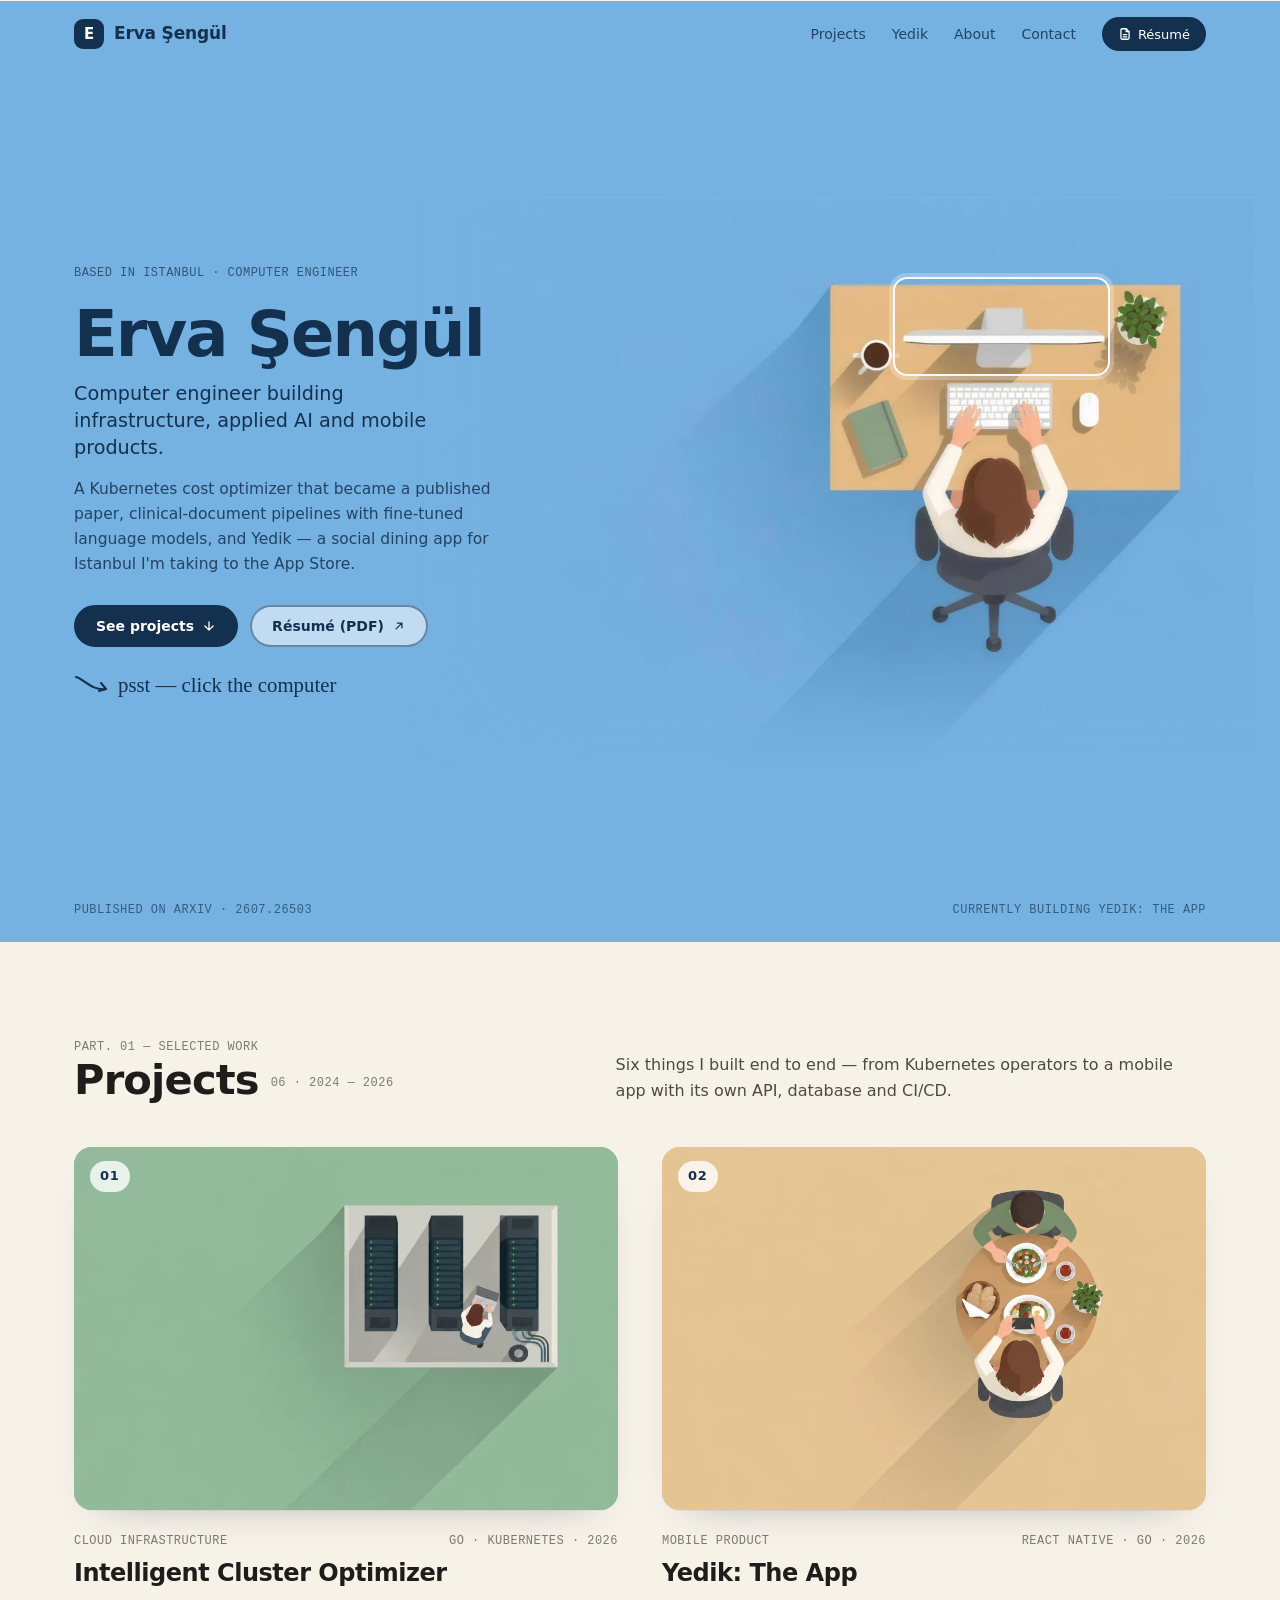
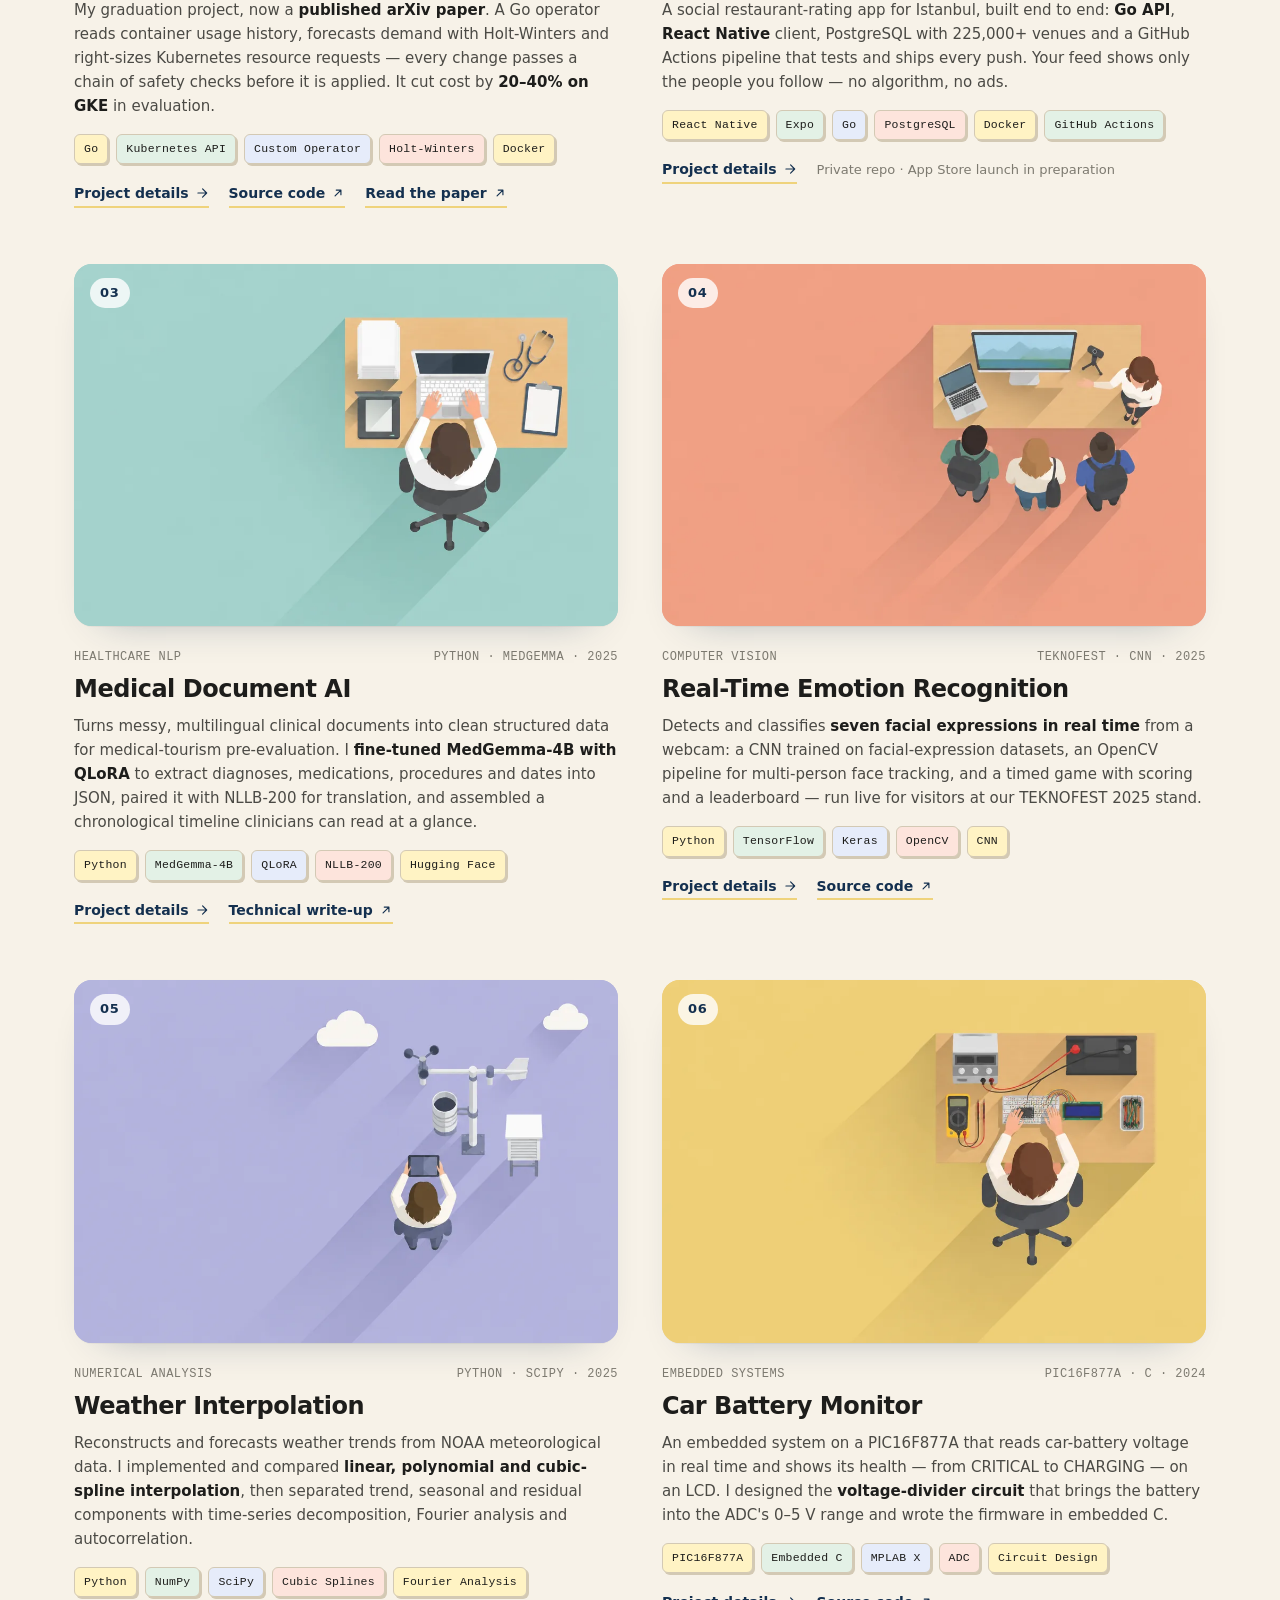
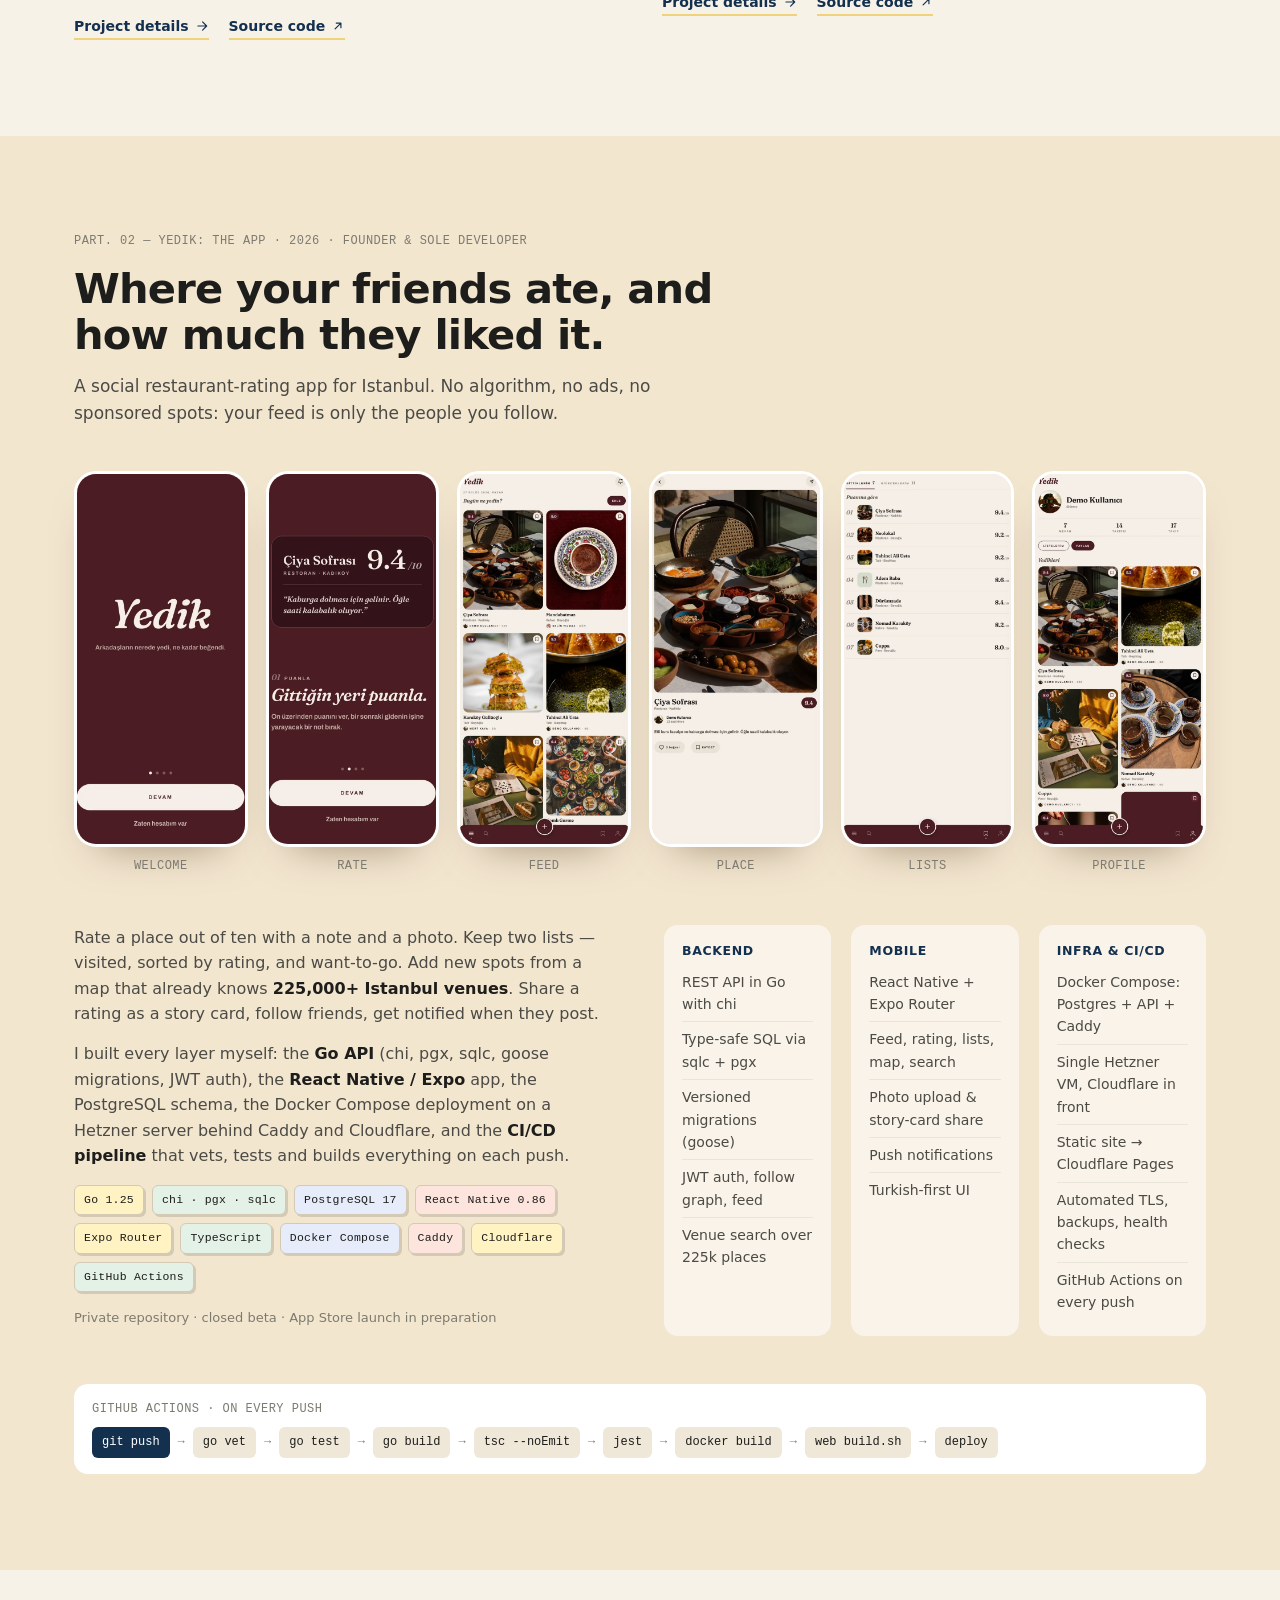
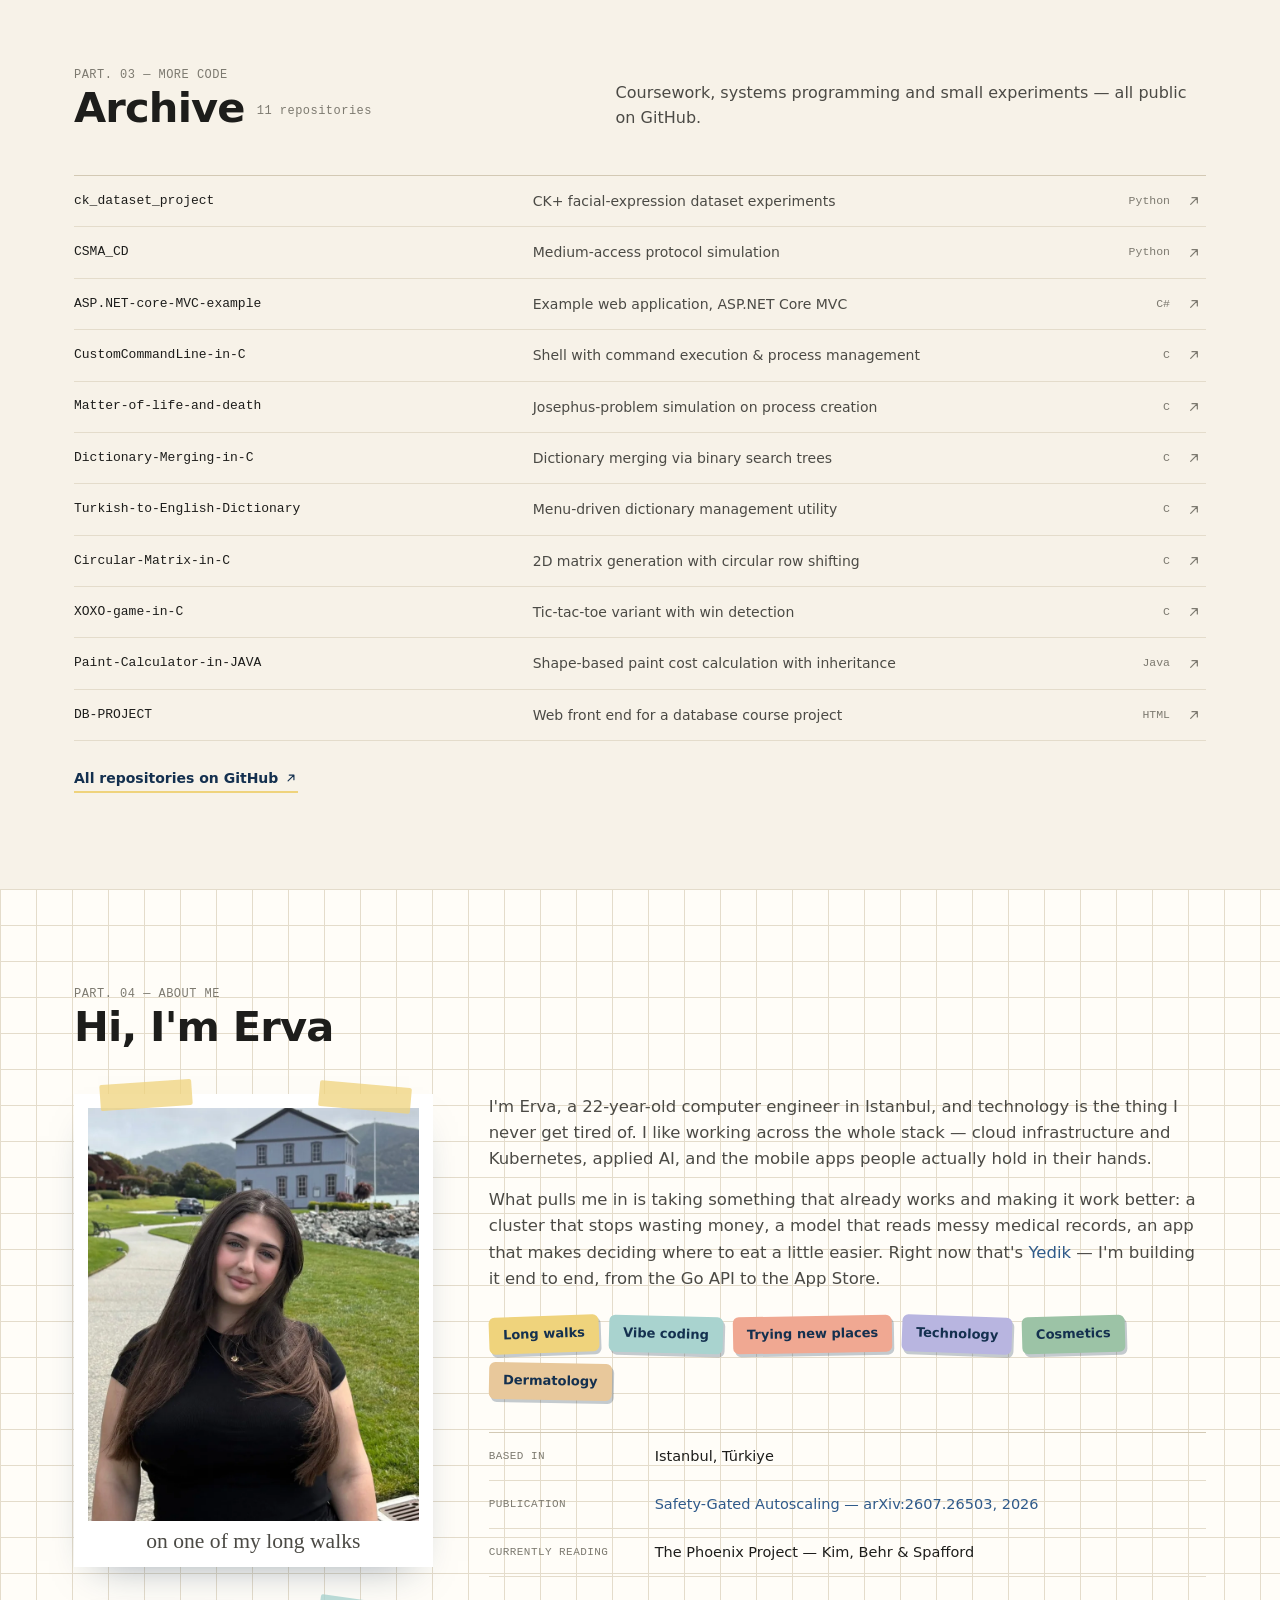
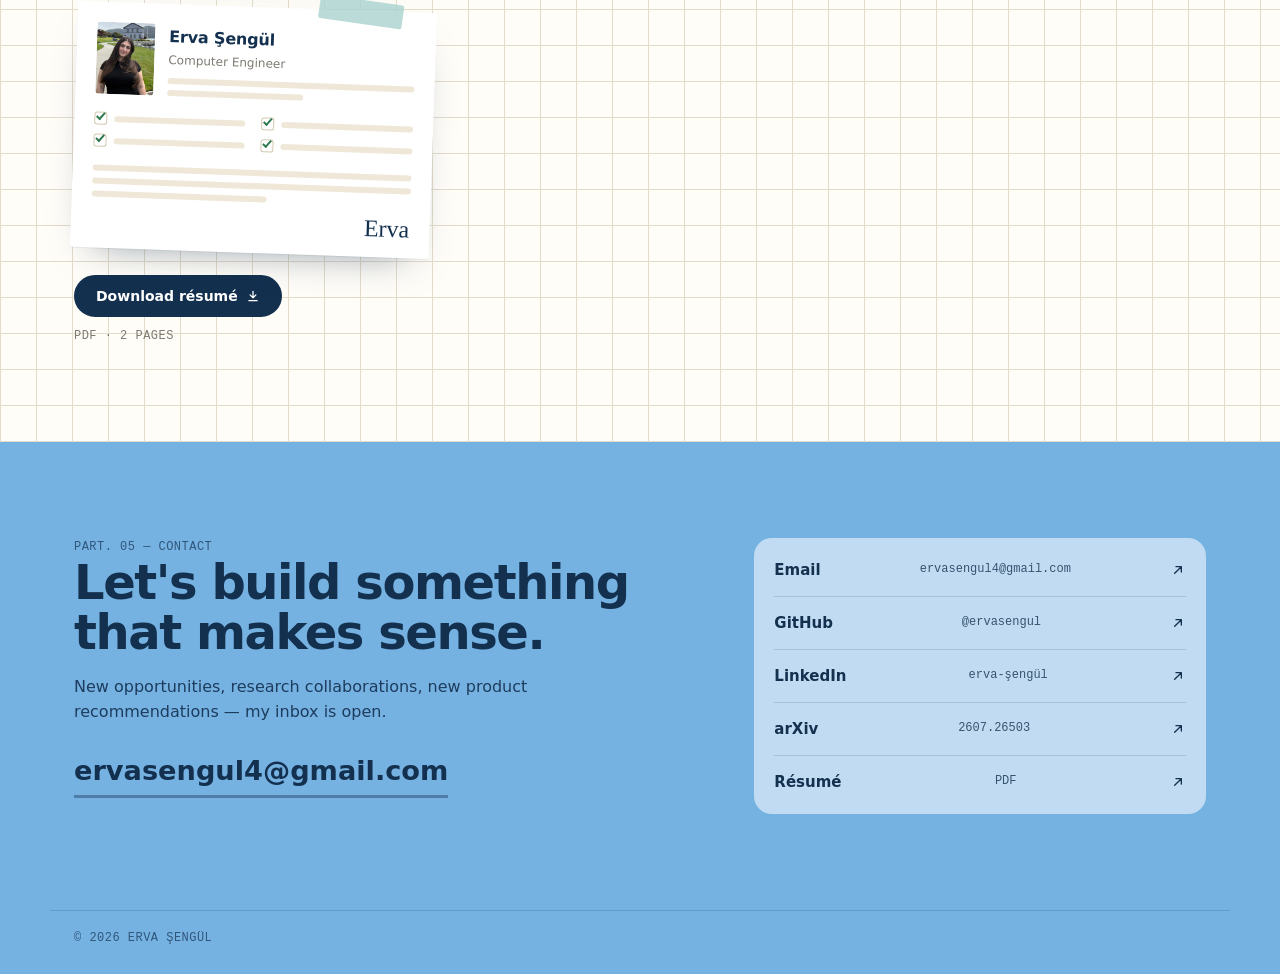
==== commit 17f5c2f0: "About copy about technology, résumé as a mini CV page, résumé in the phone header - About: the two p" ====
--- a/index.html
+++ b/index.html
@@ -25,6 +25,7 @@
     <header class="site-nav">
         <div class="container nav-inner">
             <a href="index.html" class="brand"><span class="brand-mark">E</span>Erva Şengül</a>
+            <a class="nav-cv-m" href="CVLER/Erva_Sengul_Resume.pdf" target="_blank" rel="noopener noreferrer"><svg viewBox="0 0 24 24"><path d="M14 3H7a2 2 0 0 0-2 2v14a2 2 0 0 0 2 2h10a2 2 0 0 0 2-2V8z"/><path d="M14 3v5h5M9 13h6M9 17h6"/></svg>Résumé</a>
             <button class="nav-toggle" type="button" aria-label="Menu" aria-expanded="false" aria-controls="nav-links"><span></span></button>
             <nav aria-label="Primary">
                 <ul class="nav-links" id="nav-links">
@@ -32,7 +33,7 @@
                     <li><a href="#yedik">Yedik</a></li>
                     <li><a href="#about">About</a></li>
                     <li><a href="#contact">Contact</a></li>
-                    <li><a class="btn btn-solid nav-cv" href="CVLER/Erva_Sengul_Resume.pdf" target="_blank" rel="noopener noreferrer"><svg viewBox="0 0 24 24"><path d="M14 3H7a2 2 0 0 0-2 2v14a2 2 0 0 0 2 2h10a2 2 0 0 0 2-2V8z"/><path d="M14 3v5h5M9 13h6M9 17h6"/></svg>Résumé</a></li>
+                    <li class="nav-cv-item"><a class="btn btn-solid nav-cv" href="CVLER/Erva_Sengul_Resume.pdf" target="_blank" rel="noopener noreferrer"><svg viewBox="0 0 24 24"><path d="M14 3H7a2 2 0 0 0-2 2v14a2 2 0 0 0 2 2h10a2 2 0 0 0 2-2V8z"/><path d="M14 3v5h5M9 13h6M9 17h6"/></svg>Résumé</a></li>
                 </ul>
             </nav>
         </div>
@@ -375,7 +376,6 @@
                         <p class="mono">Part. 04 — About me</p>
                         <h2 class="section-title"><span class="scribble">Hi, I'm Erva</span></h2>
                     </div>
-                    <p class="section-sub">22, Istanbul, and happiest when I'm either building something or out finding somewhere new.</p>
                 </div>
 
                 <div class="about-grid">
@@ -386,16 +386,38 @@
                         <figcaption class="caption hand">on one of my long walks</figcaption>
                     </figure>
 
+                    <div class="cv-paper reveal">
+                        <a class="cv-doc" href="CVLER/Erva_Sengul_Resume.pdf" target="_blank" rel="noopener noreferrer" aria-label="Open my résumé (PDF, 2 pages) in a new tab">
+                            <span class="cv-doc-top">
+                                <img src="images/portrait.webp" alt="" width="800" height="1000" loading="lazy">
+                                <span class="cv-doc-head">
+                                    <strong>Erva Şengül</strong>
+                                    <span>Computer Engineer</span>
+                                    <i></i><i class="short"></i>
+                                </span>
+                            </span>
+                            <span class="cv-doc-checks" aria-hidden="true">
+                                <span><b></b><i></i></span><span><b></b><i></i></span>
+                                <span><b></b><i></i></span><span><b></b><i></i></span>
+                            </span>
+                            <span class="cv-doc-lines" aria-hidden="true"><i></i><i></i><i class="short"></i></span>
+                            <span class="cv-doc-sign hand" aria-hidden="true">Erva</span>
+                        </a>
+                        <a class="btn btn-solid cv-download" href="CVLER/Erva_Sengul_Resume.pdf" download="Erva_Sengul_Resume.pdf">Download résumé <svg viewBox="0 0 24 24"><path d="M12 4v11M7 10l5 5 5-5M5 20h14"/></svg></a>
+                        <p class="mono cv-meta">PDF · 2 pages</p>
+                    </div>
+
                     <div class="about-copy reveal reveal-delay-1">
                         <p>
-                            I'm Erva — 22 and based in Istanbul. I love technology, and I love
-                            <strong>cosmetics</strong> just as much, especially <strong>dermatology</strong> and the
-                            science behind skincare.
+                            I'm Erva, a 22-year-old computer engineer in Istanbul, and technology is the thing I
+                            never get tired of. I like working across the whole stack — cloud infrastructure and
+                            Kubernetes, applied AI, and the mobile apps people actually hold in their hands.
                         </p>
                         <p>
-                            When I'm not at my desk you'll find me on long walks around the city, vibe coding
-                            late into the night, or trying a new place to eat. That last habit got out of hand
-                            in the best way — that's how <a href="#yedik">Yedik</a> came up!
+                            What pulls me in is taking something that already works and making it work better:
+                            a cluster that stops wasting money, a model that reads messy medical records, an app
+                            that makes deciding where to eat a little easier. Right now that's
+                            <a href="#yedik">Yedik</a> — I'm building it end to end, from the Go API to the App Store.
                         </p>
 
                         <ul class="stickers" aria-label="Things I love">
@@ -408,30 +430,6 @@
                             <li><span class="k">Publication</span><span class="v"><a href="https://arxiv.org/abs/2607.26503" target="_blank" rel="noopener noreferrer">Safety-Gated Autoscaling — arXiv:2607.26503, 2026</a></span></li>
                             <li><span class="k">Currently reading</span><span class="v">The Phoenix Project — Kim, Behr &amp; Spafford</span></li>
                         </ul>
-
-                        <div class="cv-card">
-                            <svg class="cv-art" viewBox="0 0 240 212" aria-hidden="true" focusable="false">
-                                <g stroke="#1d1d1b" stroke-width="4.5" stroke-linejoin="round" stroke-linecap="round">
-                                    <path d="M152 46 L172 42 L178 50 L200 47 L204 116 L154 118 Z" fill="#3d5bd9"/>
-                                    <path d="M62 34 Q62 24 71 24 L99 24 L107 34 L166 32 L170 120 L66 122 Z" fill="#ffffff"/>
-                                    <path d="M46 64 L76 60 L84 68 L158 64 L162 124 L50 126 Z" fill="#d9c48d"/>
-                                    <path d="M32 82 L60 78 L68 86 L140 84 L144 130 L36 132 Z" fill="#f0a892"/>
-                                    <path d="M172 188 L214 170 L218 178 L178 198 Z" fill="#1d1d1b"/>
-                                    <path d="M170 106 L212 94 L208 172 L166 190 Z" fill="#5e9c8c"/>
-                                    <path d="M24 112 L170 106 L166 190 L30 184 Z" fill="#ffffff"/>
-                                </g>
-                                <rect x="62" y="138" width="40" height="14" rx="7" fill="#1d1d1b" transform="rotate(-2 82 145)"/>
-                            </svg>
-                            <div class="cv-body">
-                                <p class="mono">Résumé · PDF</p>
-                                <h3>Everything on one page</h3>
-                                <p>Experience, projects and skills — the full picture in one PDF.</p>
-                                <div class="cv-actions">
-                                    <a class="btn btn-solid" href="CVLER/Erva_Sengul_Resume.pdf" download="Erva_Sengul_Resume.pdf">Download résumé <svg viewBox="0 0 24 24"><path d="M12 4v11M7 10l5 5 5-5M5 20h14"/></svg></a>
-                                    <a class="u-link" href="CVLER/Erva_Sengul_Resume.pdf" target="_blank" rel="noopener noreferrer">Open in a new tab <svg viewBox="0 0 24 24"><path d="M7 17 17 7M9 7h8v8"/></svg></a>
-                                </div>
-                            </div>
-                        </div>
                     </div>
                 </div>
             </div>
--- a/styles.css
+++ b/styles.css
@@ -111,6 +111,8 @@
 .nav-links .btn { padding: 8px 14px; font-size: 13px; opacity: 1; }
 .nav-links .nav-cv { gap: 6px; color: #fff; }
 .nav-links .nav-cv:hover { transform: translateY(-1px); }
+.nav-cv-m { display: none; }
+.nav-cv-m svg { width: 13px; height: 13px; fill: none; stroke: currentColor; stroke-width: 2; stroke-linecap: round; stroke-linejoin: round; }
 .nav-toggle { display: none; width: 40px; height: 40px; margin-right: -8px; align-items: center; justify-content: center; }
 .nav-toggle span, .nav-toggle span::before, .nav-toggle span::after { display: block; width: 20px; height: 2px; background: var(--navy); position: relative; transition: transform .25s var(--ease), background .2s; }
 .nav-toggle span::before, .nav-toggle span::after { content: ""; position: absolute; left: 0; }
@@ -300,22 +302,36 @@
 .site-footer .mono { color: var(--navy); opacity: .7; }
 
 /* --------------------------------------------------------------------------
-   Résumé card (About)
-   -------------------------------------------------------------------------- */
-.cv-card {
-    position: relative; display: grid; grid-template-columns: 150px 1fr; gap: 24px; align-items: center;
-    margin-top: 32px; padding: 22px 26px 22px 18px; background: var(--paper);
-    border: 1.5px solid var(--navy); border-radius: 18px; box-shadow: 6px 6px 0 var(--butter);
-}
-.cv-card::before {
-    content: ""; position: absolute; top: -12px; left: 50%; width: 96px; height: 24px; margin-left: -48px;
-    background: rgba(169, 211, 207, .8); transform: rotate(-3deg); border-radius: 2px;
-}
-.cv-art { width: 100%; height: auto; transform: rotate(-4deg); transition: transform .35s var(--ease); }
-.cv-card:hover .cv-art { transform: rotate(0deg) translateY(-3px); }
-.cv-body h3 { font-family: var(--display); font-weight: 700; font-size: 1.4rem; letter-spacing: -.02em; margin-top: 6px; color: var(--text); }
-.cv-body p:not(.mono) { margin-top: 4px; font-size: 15px; color: var(--text-2); }
-.cv-actions { display: flex; flex-wrap: wrap; align-items: center; gap: 12px 18px; margin-top: 16px; }
+   Résumé (About) — a mini CV page taped under the photo
+   -------------------------------------------------------------------------- */
+.about-grid { grid-template-areas: "photo copy" "cv copy"; grid-template-rows: auto 1fr; row-gap: 40px; }
+.polaroid { grid-area: photo; }
+.about-copy { grid-area: copy; }
+.cv-paper { grid-area: cv; max-width: 360px; }
+.cv-doc {
+    position: relative; display: block; background: #fff; padding: 20px 20px 14px;
+    border-radius: 3px; transform: rotate(2deg);
+    box-shadow: 0 18px 40px -24px rgba(20, 48, 79, .55), 0 1px 0 rgba(20, 48, 79, .06);
+    transition: transform .35s var(--ease), box-shadow .35s var(--ease);
+}
+.cv-doc::before { content: ""; position: absolute; top: -11px; right: 34px; width: 84px; height: 24px; background: rgba(169, 211, 207, .8); transform: rotate(6deg); border-radius: 2px; }
+.cv-doc:hover, .cv-doc:focus-visible { transform: rotate(0deg) translateY(-4px); box-shadow: 0 26px 48px -26px rgba(20, 48, 79, .6); }
+.cv-doc i { display: block; height: 6px; border-radius: 3px; background: var(--cream-2); }
+.cv-doc i.short { width: 55%; }
+.cv-doc-top { display: grid; grid-template-columns: 58px 1fr; gap: 14px; align-items: center; }
+.cv-doc-top img { width: 58px; height: 72px; object-fit: cover; border-radius: 3px; }
+.cv-doc-head strong { display: block; font-family: var(--display); font-size: 16px; color: var(--navy); letter-spacing: -.01em; }
+.cv-doc-head > span { display: block; font-size: 12px; color: var(--muted); margin: 1px 0 8px; }
+.cv-doc-head i + i { margin-top: 6px; }
+.cv-doc-checks { display: grid; grid-template-columns: 1fr 1fr; gap: 9px 16px; margin-top: 18px; }
+.cv-doc-checks > span { display: flex; align-items: center; gap: 7px; }
+.cv-doc-checks b { position: relative; flex: 0 0 13px; height: 13px; border: 1.5px solid var(--line-2); border-radius: 3px; }
+.cv-doc-checks b::after { content: ""; position: absolute; left: 3px; top: -2px; width: 5px; height: 9px; border: solid #2f7a4f; border-width: 0 2px 2px 0; transform: rotate(40deg); }
+.cv-doc-checks i { flex: 1; }
+.cv-doc-lines { display: grid; gap: 7px; margin-top: 18px; }
+.cv-doc-sign { display: block; text-align: right; margin-top: 8px; font-size: 1.5rem; color: var(--navy); }
+.cv-download { margin-top: 22px; }
+.cv-meta { margin-top: 10px; }
 
 /* --------------------------------------------------------------------------
    Project pages
@@ -463,6 +479,12 @@
 
     /* the empty <nav> is still a flex item; the auto margin pins the button to the right edge */
     .nav-toggle { display: flex; margin-left: auto; }
+    .nav-cv-m {
+        display: inline-flex; align-items: center; gap: 5px; margin-left: 10px;
+        font-family: var(--display); font-weight: 600; font-size: 12.5px; line-height: 1;
+        color: #fff; background: var(--navy); padding: 7px 11px; border-radius: 999px;
+    }
+    .nav-cv-item { display: none; }
     .nav-links { display: none; position: absolute; left: 0; right: 0; top: 68px; flex-direction: column; align-items: stretch; gap: 0; background: var(--cream); border-bottom: 1px solid var(--line); padding: 8px var(--gutter) 16px; }
     .nav-open .nav-links { display: flex; }
     .nav-links a { padding: 12px 0; border-top: 1px solid var(--line); font-size: 15px; }
@@ -483,7 +505,8 @@
     .archive-desc { grid-column: 1; grid-row: 2; }
     .archive-arrow { grid-column: 2; grid-row: 1 / span 2; }
 
-    .about-grid { grid-template-columns: 1fr; }
+    .about-grid { grid-template-columns: minmax(0, 1fr); grid-template-areas: "photo" "copy" "cv"; grid-template-rows: auto; }
+    .cv-paper { width: 100%; max-width: 320px; margin: 0 auto; }
     .polaroid { width: 100%; max-width: 300px; margin: 8px auto 24px; }
     .fact-list li { grid-template-columns: 1fr; gap: 2px; }
     .footer-inner { flex-direction: column; gap: 6px; }
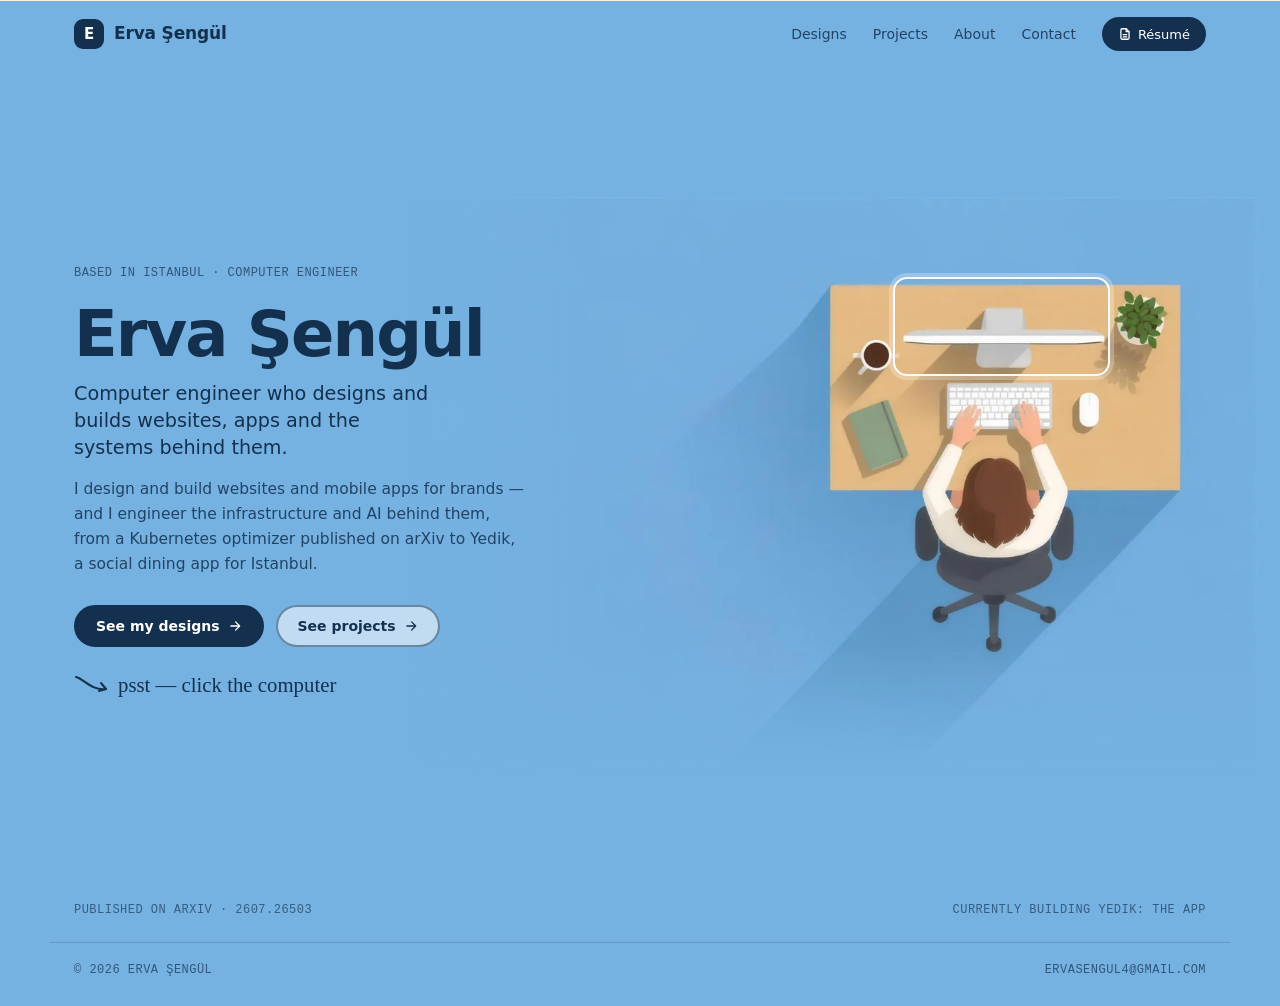
==== commit 4cf12228: "Split the site into pages and add a Designs page - Home is now a short landing (hero + illustration)" ====
--- a/index.html
+++ b/index.html
@@ -6,40 +6,40 @@
     <meta http-equiv="Content-Security-Policy" content="default-src 'self'; style-src 'self' 'unsafe-inline' https://fonts.googleapis.com; font-src 'self' https://fonts.gstatic.com; img-src 'self' data:; script-src 'self'; frame-ancestors 'none'; base-uri 'self'; upgrade-insecure-requests;">
     <meta http-equiv="X-Content-Type-Options" content="nosniff">
     <meta name="referrer" content="strict-origin-when-cross-origin">
-    <title>Erva Şengül — Computer Engineer</title>
-    <meta name="description" content="Erva Şengül — computer engineer in Istanbul building cloud infrastructure, applied AI and mobile products. Published on arXiv; building Yedik, a social dining app.">
+    <title>Erva Şengül — Computer Engineer & Designer</title>
+    <meta name="description" content="Erva Şengül designs and builds websites and mobile apps, and engineers the cloud and AI systems behind them. Based in Istanbul.">
     <meta name="theme-color" content="#75b2e2">
-    <meta property="og:title" content="Erva Şengül — Computer Engineer">
-    <meta property="og:description" content="Cloud infrastructure · applied AI · mobile. Computer engineer based in Istanbul.">
+    <meta property="og:title" content="Erva Şengül — Computer Engineer & Designer">
+    <meta property="og:description" content="Erva Şengül designs and builds websites and mobile apps, and engineers the cloud and AI systems behind them. Based in Istanbul.">
     <meta property="og:type" content="website">
     <meta property="og:url" content="https://www.ervasengul.com/">
     <link rel="icon" href="data:image/svg+xml,%3Csvg xmlns='http://www.w3.org/2000/svg' viewBox='0 0 64 64'%3E%3Crect width='64' height='64' rx='16' fill='%2314304f'/%3E%3Ctext x='32' y='45' font-family='Arial,Helvetica,sans-serif' font-weight='700' font-size='36' fill='%23ffffff' text-anchor='middle'%3EE%3C/text%3E%3C/svg%3E">
     <link rel="preconnect" href="https://fonts.googleapis.com">
     <link rel="preconnect" href="https://fonts.gstatic.com" crossorigin>
     <link href="https://fonts.googleapis.com/css2?family=Plus+Jakarta+Sans:wght@500;600;700;800&family=Inter:wght@400;500;600&family=Caveat:wght@500;600&family=JetBrains+Mono:wght@400;500&display=swap" rel="stylesheet">
-    <link rel="stylesheet" href="styles.css">
+    <link rel="stylesheet" href="styles.css?v=20260929">
 </head>
-<body>
-    <a class="skip-link" href="#projects">Skip to content</a>
+<body class="home">
+    <a class="skip-link" href="#main">Skip to content</a>
 
     <header class="site-nav">
         <div class="container nav-inner">
             <a href="index.html" class="brand"><span class="brand-mark">E</span>Erva Şengül</a>
-            <a class="nav-cv-m" href="CVLER/Erva_Sengul_Resume.pdf" target="_blank" rel="noopener noreferrer"><svg viewBox="0 0 24 24"><path d="M14 3H7a2 2 0 0 0-2 2v14a2 2 0 0 0 2 2h10a2 2 0 0 0 2-2V8z"/><path d="M14 3v5h5M9 13h6M9 17h6"/></svg>Résumé</a>
+            <a class="nav-cv-m" href="CVLER/Erva_Sengul_Resume.pdf" target="_blank" rel="noopener noreferrer" hidden><svg viewBox="0 0 24 24" width="13" height="13" fill="none" stroke="currentColor" stroke-width="2" aria-hidden="true"><path d="M14 3H7a2 2 0 0 0-2 2v14a2 2 0 0 0 2 2h10a2 2 0 0 0 2-2V8z"/><path d="M14 3v5h5M9 13h6M9 17h6"/></svg>Résumé</a>
             <button class="nav-toggle" type="button" aria-label="Menu" aria-expanded="false" aria-controls="nav-links"><span></span></button>
             <nav aria-label="Primary">
                 <ul class="nav-links" id="nav-links">
-                    <li><a href="#projects">Projects</a></li>
-                    <li><a href="#yedik">Yedik</a></li>
-                    <li><a href="#about">About</a></li>
-                    <li><a href="#contact">Contact</a></li>
+                    <li><a href="designs.html">Designs</a></li>
+                    <li><a href="projects.html">Projects</a></li>
+                    <li><a href="about.html">About</a></li>
+                    <li><a href="contact.html">Contact</a></li>
                     <li class="nav-cv-item"><a class="btn btn-solid nav-cv" href="CVLER/Erva_Sengul_Resume.pdf" target="_blank" rel="noopener noreferrer"><svg viewBox="0 0 24 24"><path d="M14 3H7a2 2 0 0 0-2 2v14a2 2 0 0 0 2 2h10a2 2 0 0 0 2-2V8z"/><path d="M14 3v5h5M9 13h6M9 17h6"/></svg>Résumé</a></li>
                 </ul>
             </nav>
         </div>
     </header>
 
-    <main>
+    <main id="main">
 
         <!-- ================= HERO ================= -->
         <section class="hero" aria-label="Intro">
@@ -48,15 +48,15 @@
                     <div class="hero-copy">
                         <p class="mono hero-eyebrow">Based in Istanbul · Computer Engineer</p>
                         <h1 class="hero-title">Erva Şengül</h1>
-                        <p class="hero-role">Computer engineer building infrastructure, applied AI and mobile products.</p>
+                        <p class="hero-role">Computer engineer who designs and builds websites, apps and the systems behind them.</p>
                         <p class="hero-lead">
-                            A Kubernetes cost optimizer that became a published paper, clinical-document
-                            pipelines with fine-tuned language models, and Yedik — a social dining app
-                            for Istanbul I'm taking to the App Store.
+                            I design and build websites and mobile apps for brands — and I engineer the
+                            infrastructure and AI behind them, from a Kubernetes optimizer published on arXiv
+                            to Yedik, a social dining app for Istanbul.
                         </p>
                         <div class="hero-actions">
-                            <a class="btn btn-solid" href="#projects">See projects <svg viewBox="0 0 24 24"><path d="M12 5v14M5 12l7 7 7-7"/></svg></a>
-                            <a class="btn btn-ghost" href="CVLER/Erva_Sengul_Resume.pdf" target="_blank" rel="noopener noreferrer">Résumé (PDF) <svg viewBox="0 0 24 24"><path d="M7 17 17 7M9 7h8v8"/></svg></a>
+                            <a class="btn btn-solid" href="designs.html">See my designs <svg viewBox="0 0 24 24"><path d="M5 12h14M13 5l7 7-7 7"/></svg></a>
+                            <a class="btn btn-ghost" href="projects.html">See projects <svg viewBox="0 0 24 24"><path d="M5 12h14M13 5l7 7-7 7"/></svg></a>
                         </div>
                         <p class="hero-hint" aria-hidden="true">
                             <svg viewBox="0 0 34 24"><path d="M2 4c8 2 16 14 30 12"/><path d="M27 10l5 6-7 2"/></svg>
@@ -72,8 +72,8 @@
                              sizes="(max-width: 860px) 100vw, 60vw"
                              width="2048" height="1382" fetchpriority="high"
                              alt="Top-down illustration of Erva at a wooden desk, coding on an iMac, with a coffee cup and a plant, casting a long afternoon shadow">
-                        <a class="hotspot" href="#projects" aria-label="Open the projects section" style="--x:58%; --y:15%; --w:24%; --h:15%">
-                            <span class="hotspot-tip">See what I'm building ↓</span>
+                        <a class="hotspot" href="projects.html" aria-label="Open the projects page" style="--x:58%; --y:15%; --w:24%; --h:15%">
+                            <span class="hotspot-tip">See what I'm building →</span>
                         </a>
                         </div>
                     </div>
@@ -85,383 +85,15 @@
             </div>
         </section>
 
-        <!-- ================= PROJECTS ================= -->
-        <section id="projects" class="section projects">
-            <div class="container">
-                <div class="section-head reveal">
-                    <div>
-                        <p class="mono">Part. 01 — Selected work</p>
-                        <h2 class="section-title"><span class="scribble">Projects</span><span class="count">06 · 2024 — 2026</span></h2>
-                    </div>
-                    <p class="section-sub">Six things I built end to end — from Kubernetes operators to a mobile app with its own API, database and CI/CD.</p>
-                </div>
-
-                <div class="project-grid">
-
-                    <article class="project reveal" style="--tile:#93ba9d">
-                        <a class="project-media" href="projects/cluster-optimizer.html" aria-label="Open the Intelligent Cluster Optimizer project page">
-                            <img src="images/illustrations/cluster.webp" alt="Top-down illustration of a small data-center room: three rows of server racks and a person with a laptop crouching beside one" loading="lazy" width="1024" height="688">
-                            <span class="project-num">01</span>
-                            <span class="view-chip">View project <svg viewBox="0 0 24 24"><path d="M5 12h14M13 5l7 7-7 7"/></svg></span>
-                        </a>
-                        <div class="project-meta">
-                            <span class="mono">Cloud infrastructure</span>
-                            <span class="mono">Go · Kubernetes · 2026</span>
-                        </div>
-                        <h3 class="project-title"><a href="projects/cluster-optimizer.html">Intelligent Cluster Optimizer</a></h3>
-                        <p class="project-desc">
-                            My graduation project, now a <strong>published arXiv paper</strong>. A Go operator reads
-                            container usage history, forecasts demand with Holt-Winters and right-sizes
-                            Kubernetes resource requests — every change passes a chain of safety checks before
-                            it is applied. It cut cost by <strong>20–40% on GKE</strong> in evaluation.
-                        </p>
-                        <ul class="tags"><li>Go</li><li>Kubernetes API</li><li>Custom Operator</li><li>Holt-Winters</li><li>Docker</li></ul>
-                        <div class="project-links">
-                            <a class="u-link" href="projects/cluster-optimizer.html">Project details <svg viewBox="0 0 24 24"><path d="M5 12h14M13 5l7 7-7 7"/></svg></a>
-                            <a class="u-link" href="https://github.com/medipol-srg/intelligent-cluster-optimizer" target="_blank" rel="noopener noreferrer">Source code <svg viewBox="0 0 24 24"><path d="M7 17 17 7M9 7h8v8"/></svg></a>
-                            <a class="u-link" href="https://arxiv.org/abs/2607.26503" target="_blank" rel="noopener noreferrer">Read the paper <svg viewBox="0 0 24 24"><path d="M7 17 17 7M9 7h8v8"/></svg></a>
-                        </div>
-                    </article>
-
-                    <article class="project reveal reveal-delay-1" style="--tile:#e6c595">
-                        <a class="project-media" href="projects/yedik.html" aria-label="Open the Yedik: The App project page">
-                            <img src="images/illustrations/yedik.webp" alt="Top-down illustration of a round restaurant table with plates of food; a woman photographs the meal with her phone while a friend sits across" loading="lazy" width="1024" height="688">
-                            <span class="project-num">02</span>
-                            <span class="view-chip">View project <svg viewBox="0 0 24 24"><path d="M5 12h14M13 5l7 7-7 7"/></svg></span>
-                        </a>
-                        <div class="project-meta">
-                            <span class="mono">Mobile product</span>
-                            <span class="mono">React Native · Go · 2026</span>
-                        </div>
-                        <h3 class="project-title"><a href="projects/yedik.html">Yedik: The App</a></h3>
-                        <p class="project-desc">
-                            A social restaurant-rating app for Istanbul, built end to end: <strong>Go API</strong>,
-                            <strong>React Native</strong> client, PostgreSQL with 225,000+ venues and a GitHub
-                            Actions pipeline that tests and ships every push. Your feed shows only the people you
-                            follow — no algorithm, no ads.
-                        </p>
-                        <ul class="tags"><li>React Native</li><li>Expo</li><li>Go</li><li>PostgreSQL</li><li>Docker</li><li>GitHub Actions</li></ul>
-                        <div class="project-links">
-                            <a class="u-link" href="projects/yedik.html">Project details <svg viewBox="0 0 24 24"><path d="M5 12h14M13 5l7 7-7 7"/></svg></a>
-                            <span class="note">Private repo · App Store launch in preparation</span>
-                        </div>
-                    </article>
-
-                    <article class="project reveal" style="--tile:#a4d2cc">
-                        <a class="project-media" href="projects/medical-document-ai.html" aria-label="Open the Medical Document AI project page">
-                            <img src="images/illustrations/medical.webp" alt="Top-down illustration of a clinic desk: a doctor at a laptop with a stack of medical documents, a stethoscope and a clipboard" loading="lazy" width="1024" height="688">
-                            <span class="project-num">03</span>
-                            <span class="view-chip">View project <svg viewBox="0 0 24 24"><path d="M5 12h14M13 5l7 7-7 7"/></svg></span>
-                        </a>
-                        <div class="project-meta">
-                            <span class="mono">Healthcare NLP</span>
-                            <span class="mono">Python · MedGemma · 2025</span>
-                        </div>
-                        <h3 class="project-title"><a href="projects/medical-document-ai.html">Medical Document AI</a></h3>
-                        <p class="project-desc">
-                            Turns messy, multilingual clinical documents into clean structured data for
-                            medical-tourism pre-evaluation. I <strong>fine-tuned MedGemma-4B with QLoRA</strong> to
-                            extract diagnoses, medications, procedures and dates into JSON, paired it with
-                            NLLB-200 for translation, and assembled a chronological timeline clinicians can read
-                            at a glance.
-                        </p>
-                        <ul class="tags"><li>Python</li><li>MedGemma-4B</li><li>QLoRA</li><li>NLLB-200</li><li>Hugging Face</li></ul>
-                        <div class="project-links">
-                            <a class="u-link" href="projects/medical-document-ai.html">Project details <svg viewBox="0 0 24 24"><path d="M5 12h14M13 5l7 7-7 7"/></svg></a>
-                            <a class="u-link" href="https://github.com/ervasengul/ai-medical-document-structuring" target="_blank" rel="noopener noreferrer">Technical write-up <svg viewBox="0 0 24 24"><path d="M7 17 17 7M9 7h8v8"/></svg></a>
-                        </div>
-                    </article>
-
-                    <article class="project reveal reveal-delay-1" style="--tile:#f09f86">
-                        <a class="project-media" href="projects/emotion-recognition.html" aria-label="Open the Real-Time Emotion Recognition project page">
-                            <img src="images/illustrations/emotion.webp" alt="Top-down illustration of a festival stand: a table with a monitor, laptop and webcam on a tripod, three visitors watching and Erva presenting" loading="lazy" width="1024" height="688">
-                            <span class="project-num">04</span>
-                            <span class="view-chip">View project <svg viewBox="0 0 24 24"><path d="M5 12h14M13 5l7 7-7 7"/></svg></span>
-                        </a>
-                        <div class="project-meta">
-                            <span class="mono">Computer vision</span>
-                            <span class="mono">TEKNOFEST · CNN · 2025</span>
-                        </div>
-                        <h3 class="project-title"><a href="projects/emotion-recognition.html">Real-Time Emotion Recognition</a></h3>
-                        <p class="project-desc">
-                            Detects and classifies <strong>seven facial expressions in real time</strong> from a
-                            webcam: a CNN trained on facial-expression datasets, an OpenCV pipeline for
-                            multi-person face tracking, and a timed game with scoring and a leaderboard — run
-                            live for visitors at our TEKNOFEST 2025 stand.
-                        </p>
-                        <ul class="tags"><li>Python</li><li>TensorFlow</li><li>Keras</li><li>OpenCV</li><li>CNN</li></ul>
-                        <div class="project-links">
-                            <a class="u-link" href="projects/emotion-recognition.html">Project details <svg viewBox="0 0 24 24"><path d="M5 12h14M13 5l7 7-7 7"/></svg></a>
-                            <a class="u-link" href="https://github.com/ervasengul/real_time_emotion_recognition" target="_blank" rel="noopener noreferrer">Source code <svg viewBox="0 0 24 24"><path d="M7 17 17 7M9 7h8v8"/></svg></a>
-                        </div>
-                    </article>
-
-                    <article class="project reveal" style="--tile:#b4b5dd">
-                        <a class="project-media" href="projects/weather-interpolation.html" aria-label="Open the Weather Interpolation project page">
-                            <img src="images/illustrations/weather.webp" alt="Top-down illustration of a small weather station in a field: an anemometer mast, a rain gauge, an instrument box and Erva holding a tablet" loading="lazy" width="1024" height="688">
-                            <span class="project-num">05</span>
-                            <span class="view-chip">View project <svg viewBox="0 0 24 24"><path d="M5 12h14M13 5l7 7-7 7"/></svg></span>
-                        </a>
-                        <div class="project-meta">
-                            <span class="mono">Numerical analysis</span>
-                            <span class="mono">Python · SciPy · 2025</span>
-                        </div>
-                        <h3 class="project-title"><a href="projects/weather-interpolation.html">Weather Interpolation</a></h3>
-                        <p class="project-desc">
-                            Reconstructs and forecasts weather trends from NOAA meteorological data. I implemented
-                            and compared <strong>linear, polynomial and cubic-spline interpolation</strong>, then
-                            separated trend, seasonal and residual components with time-series decomposition,
-                            Fourier analysis and autocorrelation.
-                        </p>
-                        <ul class="tags"><li>Python</li><li>NumPy</li><li>SciPy</li><li>Cubic Splines</li><li>Fourier Analysis</li></ul>
-                        <div class="project-links">
-                            <a class="u-link" href="projects/weather-interpolation.html">Project details <svg viewBox="0 0 24 24"><path d="M5 12h14M13 5l7 7-7 7"/></svg></a>
-                            <a class="u-link" href="https://github.com/ervasengul/Numerical-Analysis-Cubic-Splines-in-Pythonc-Interpolation" target="_blank" rel="noopener noreferrer">Source code <svg viewBox="0 0 24 24"><path d="M7 17 17 7M9 7h8v8"/></svg></a>
-                        </div>
-                    </article>
-
-                    <article class="project reveal reveal-delay-1" style="--tile:#efcf7b">
-                        <a class="project-media" href="projects/battery-monitor.html" aria-label="Open the Car Battery Monitor project page">
-                            <img src="images/illustrations/battery.webp" alt="Top-down illustration of an electronics workbench: a breadboard with jumper wires, an LCD module, a bench power supply, a multimeter and a car battery" loading="lazy" width="1024" height="688">
-                            <span class="project-num">06</span>
-                            <span class="view-chip">View project <svg viewBox="0 0 24 24"><path d="M5 12h14M13 5l7 7-7 7"/></svg></span>
-                        </a>
-                        <div class="project-meta">
-                            <span class="mono">Embedded systems</span>
-                            <span class="mono">PIC16F877A · C · 2024</span>
-                        </div>
-                        <h3 class="project-title"><a href="projects/battery-monitor.html">Car Battery Monitor</a></h3>
-                        <p class="project-desc">
-                            An embedded system on a PIC16F877A that reads car-battery voltage in real time and
-                            shows its health — from CRITICAL to CHARGING — on an LCD. I designed the
-                            <strong>voltage-divider circuit</strong> that brings the battery into the ADC's
-                            0–5&nbsp;V range and wrote the firmware in embedded C.
-                        </p>
-                        <ul class="tags"><li>PIC16F877A</li><li>Embedded C</li><li>MPLAB X</li><li>ADC</li><li>Circuit Design</li></ul>
-                        <div class="project-links">
-                            <a class="u-link" href="projects/battery-monitor.html">Project details <svg viewBox="0 0 24 24"><path d="M5 12h14M13 5l7 7-7 7"/></svg></a>
-                            <a class="u-link" href="https://github.com/ervasengul/car-battery-voltage-monitoring" target="_blank" rel="noopener noreferrer">Source code <svg viewBox="0 0 24 24"><path d="M7 17 17 7M9 7h8v8"/></svg></a>
-                        </div>
-                    </article>
-
-                </div>
-            </div>
-        </section>
-
-        <!-- ================= YEDIK ================= -->
-        <section id="yedik" class="section yedik">
-            <div class="container">
-                <div class="yedik-head reveal">
-                    <p class="mono">Part. 02 — Yedik: The App · 2026 · founder &amp; sole developer</p>
-                    <h2 class="yedik-title">Where your friends ate, and how much they liked it.</h2>
-                    <p class="yedik-tagline">
-                        A social restaurant-rating app for Istanbul. No algorithm, no ads, no sponsored
-                        spots: your feed is only the people you follow.
-                    </p>
-                </div>
-
-                <!-- Screens: swap the files in images/work/yedik/ to update the gallery -->
-                <div class="screens reveal">
-                    <figure><img src="images/work/yedik/00-acilis.webp" alt="Yedik welcome screen: the Yedik wordmark and 'Where your friends ate, how much they liked it'" loading="lazy" width="600" height="1300"><figcaption class="mono">Welcome</figcaption></figure>
-                    <figure><img src="images/work/yedik/00-puanla.webp" alt="Onboarding step 'Rate the place you went': a card for Çiya Sofrası rated 9.4 out of 10 with a short note" loading="lazy" width="600" height="1300"><figcaption class="mono">Rate</figcaption></figure>
-                    <figure><img src="images/work/yedik/01-akis.webp" alt="Feed of restaurants rated by people you follow, each with a score out of ten" loading="lazy" width="600" height="1300"><figcaption class="mono">Feed</figcaption></figure>
-                    <figure><img src="images/work/yedik/02-kayit.webp" alt="A single rating: photo of the meal, the venue, a 9.4 score and a short note" loading="lazy" width="600" height="1300"><figcaption class="mono">Place</figcaption></figure>
-                    <figure><img src="images/work/yedik/03-listelerim.webp" alt="Ranked list of visited venues, sorted by rating" loading="lazy" width="600" height="1300"><figcaption class="mono">Lists</figcaption></figure>
-                    <figure><img src="images/work/yedik/04-profil.webp" alt="Profile screen with visited count, followers, following and a grid of ratings" loading="lazy" width="600" height="1300"><figcaption class="mono">Profile</figcaption></figure>
-                </div>
-
-                <div class="yedik-body">
-                    <div class="yedik-copy reveal">
-                        <p>
-                            Rate a place out of ten with a note and a photo. Keep two lists — visited, sorted by
-                            rating, and want-to-go. Add new spots from a map that already knows
-                            <strong>225,000+ Istanbul venues</strong>. Share a rating as a story card, follow
-                            friends, get notified when they post.
-                        </p>
-                        <p>
-                            I built every layer myself: the <strong>Go API</strong> (chi, pgx, sqlc, goose migrations,
-                            JWT auth), the <strong>React Native / Expo</strong> app, the PostgreSQL schema, the
-                            Docker Compose deployment on a Hetzner server behind Caddy and Cloudflare, and the
-                            <strong>CI/CD pipeline</strong> that vets, tests and builds everything on each push.
-                        </p>
-                        <ul class="tags"><li>Go 1.25</li><li>chi · pgx · sqlc</li><li>PostgreSQL 17</li><li>React Native 0.86</li><li>Expo Router</li><li>TypeScript</li><li>Docker Compose</li><li>Caddy</li><li>Cloudflare</li><li>GitHub Actions</li></ul>
-                        <span class="note">Private repository · closed beta · App Store launch in preparation</span>
-                    </div>
-
-                    <div class="built reveal reveal-delay-1">
-                        <div>
-                            <h3>Backend</h3>
-                            <ul>
-                                <li>REST API in Go with chi</li>
-                                <li>Type-safe SQL via sqlc + pgx</li>
-                                <li>Versioned migrations (goose)</li>
-                                <li>JWT auth, follow graph, feed</li>
-                                <li>Venue search over 225k places</li>
-                            </ul>
-                        </div>
-                        <div>
-                            <h3>Mobile</h3>
-                            <ul>
-                                <li>React Native + Expo Router</li>
-                                <li>Feed, rating, lists, map, search</li>
-                                <li>Photo upload &amp; story-card share</li>
-                                <li>Push notifications</li>
-                                <li>Turkish-first UI</li>
-                            </ul>
-                        </div>
-                        <div>
-                            <h3>Infra &amp; CI/CD</h3>
-                            <ul>
-                                <li>Docker Compose: Postgres + API + Caddy</li>
-                                <li>Single Hetzner VM, Cloudflare in front</li>
-                                <li>Static site → Cloudflare Pages</li>
-                                <li>Automated TLS, backups, health checks</li>
-                                <li>GitHub Actions on every push</li>
-                            </ul>
-                        </div>
-                    </div>
-
-                    <div class="pipeline reveal reveal-delay-2" aria-label="CI/CD pipeline steps">
-                        <span class="mono label">GitHub Actions · on every push</span>
-                        <span class="step push">git push</span><span class="sep">→</span>
-                        <span class="step">go vet</span><span class="sep">→</span>
-                        <span class="step">go test</span><span class="sep">→</span>
-                        <span class="step">go build</span><span class="sep">→</span>
-                        <span class="step">tsc --noEmit</span><span class="sep">→</span>
-                        <span class="step">jest</span><span class="sep">→</span>
-                        <span class="step">docker build</span><span class="sep">→</span>
-                        <span class="step">web build.sh</span><span class="sep">→</span>
-                        <span class="step">deploy</span>
-                    </div>
-                </div>
-            </div>
-        </section>
-
-        <!-- ================= ARCHIVE ================= -->
-        <section id="archive" class="section">
-            <div class="container">
-                <div class="section-head reveal">
-                    <div>
-                        <p class="mono">Part. 03 — More code</p>
-                        <h2 class="section-title">Archive<span class="count">11 repositories</span></h2>
-                    </div>
-                    <p class="section-sub">Coursework, systems programming and small experiments — all public on GitHub.</p>
-                </div>
-
-                <ul class="archive-list reveal">
-                    <li><a class="archive-row" href="https://github.com/ervasengul/ck_dataset_project" target="_blank" rel="noopener noreferrer"><span class="archive-name">ck_dataset_project</span><span class="archive-desc">CK+ facial-expression dataset experiments</span><span class="archive-lang">Python</span><span class="archive-arrow"><svg viewBox="0 0 24 24"><path d="M7 17 17 7M9 7h8v8"/></svg></span></a></li>
-                    <li><a class="archive-row" href="https://github.com/ervasengul/CSMA_CD" target="_blank" rel="noopener noreferrer"><span class="archive-name">CSMA_CD</span><span class="archive-desc">Medium-access protocol simulation</span><span class="archive-lang">Python</span><span class="archive-arrow"><svg viewBox="0 0 24 24"><path d="M7 17 17 7M9 7h8v8"/></svg></span></a></li>
-                    <li><a class="archive-row" href="https://github.com/ervasengul/ASP.NET-core-MVC-example" target="_blank" rel="noopener noreferrer"><span class="archive-name">ASP.NET-core-MVC-example</span><span class="archive-desc">Example web application, ASP.NET Core MVC</span><span class="archive-lang">C#</span><span class="archive-arrow"><svg viewBox="0 0 24 24"><path d="M7 17 17 7M9 7h8v8"/></svg></span></a></li>
-                    <li><a class="archive-row" href="https://github.com/ervasengul/CustomCommandLine-in-C" target="_blank" rel="noopener noreferrer"><span class="archive-name">CustomCommandLine-in-C</span><span class="archive-desc">Shell with command execution &amp; process management</span><span class="archive-lang">C</span><span class="archive-arrow"><svg viewBox="0 0 24 24"><path d="M7 17 17 7M9 7h8v8"/></svg></span></a></li>
-                    <li><a class="archive-row" href="https://github.com/ervasengul/Matter-of-life-and-death-game-in-C-" target="_blank" rel="noopener noreferrer"><span class="archive-name">Matter-of-life-and-death</span><span class="archive-desc">Josephus-problem simulation on process creation</span><span class="archive-lang">C</span><span class="archive-arrow"><svg viewBox="0 0 24 24"><path d="M7 17 17 7M9 7h8v8"/></svg></span></a></li>
-                    <li><a class="archive-row" href="https://github.com/ervasengul/Dcitonary-Merging-in-C" target="_blank" rel="noopener noreferrer"><span class="archive-name">Dictionary-Merging-in-C</span><span class="archive-desc">Dictionary merging via binary search trees</span><span class="archive-lang">C</span><span class="archive-arrow"><svg viewBox="0 0 24 24"><path d="M7 17 17 7M9 7h8v8"/></svg></span></a></li>
-                    <li><a class="archive-row" href="https://github.com/ervasengul/Turkish-to-English-Dictionary-in-C" target="_blank" rel="noopener noreferrer"><span class="archive-name">Turkish-to-English-Dictionary</span><span class="archive-desc">Menu-driven dictionary management utility</span><span class="archive-lang">C</span><span class="archive-arrow"><svg viewBox="0 0 24 24"><path d="M7 17 17 7M9 7h8v8"/></svg></span></a></li>
-                    <li><a class="archive-row" href="https://github.com/ervasengul/Circular-Matrix-in-C-" target="_blank" rel="noopener noreferrer"><span class="archive-name">Circular-Matrix-in-C</span><span class="archive-desc">2D matrix generation with circular row shifting</span><span class="archive-lang">C</span><span class="archive-arrow"><svg viewBox="0 0 24 24"><path d="M7 17 17 7M9 7h8v8"/></svg></span></a></li>
-                    <li><a class="archive-row" href="https://github.com/ervasengul/XOXO-game-in-C" target="_blank" rel="noopener noreferrer"><span class="archive-name">XOXO-game-in-C</span><span class="archive-desc">Tic-tac-toe variant with win detection</span><span class="archive-lang">C</span><span class="archive-arrow"><svg viewBox="0 0 24 24"><path d="M7 17 17 7M9 7h8v8"/></svg></span></a></li>
-                    <li><a class="archive-row" href="https://github.com/ervasengul/Paint-Calculator-in-JAVA" target="_blank" rel="noopener noreferrer"><span class="archive-name">Paint-Calculator-in-JAVA</span><span class="archive-desc">Shape-based paint cost calculation with inheritance</span><span class="archive-lang">Java</span><span class="archive-arrow"><svg viewBox="0 0 24 24"><path d="M7 17 17 7M9 7h8v8"/></svg></span></a></li>
-                    <li><a class="archive-row" href="https://github.com/ervasengul/DB-PROJECT" target="_blank" rel="noopener noreferrer"><span class="archive-name">DB-PROJECT</span><span class="archive-desc">Web front end for a database course project</span><span class="archive-lang">HTML</span><span class="archive-arrow"><svg viewBox="0 0 24 24"><path d="M7 17 17 7M9 7h8v8"/></svg></span></a></li>
-                </ul>
-
-                <p class="archive-cta reveal">
-                    <a class="u-link" href="https://github.com/ervasengul?tab=repositories" target="_blank" rel="noopener noreferrer">All repositories on GitHub <svg viewBox="0 0 24 24"><path d="M7 17 17 7M9 7h8v8"/></svg></a>
-                </p>
-            </div>
-        </section>
-
-        <!-- ================= ABOUT ================= -->
-        <section id="about" class="section about">
-            <div class="container">
-                <div class="section-head reveal">
-                    <div>
-                        <p class="mono">Part. 04 — About me</p>
-                        <h2 class="section-title"><span class="scribble">Hi, I'm Erva</span></h2>
-                    </div>
-                </div>
-
-                <div class="about-grid">
-                    <figure class="polaroid reveal">
-                        <div class="frame">
-                            <img src="images/portrait.webp" alt="Erva Şengül smiling on a waterfront path, with green lawns, hills and a pale blue house behind her" loading="lazy" width="800" height="1000">
-                        </div>
-                        <figcaption class="caption hand">on one of my long walks</figcaption>
-                    </figure>
-
-                    <div class="cv-paper reveal">
-                        <a class="cv-doc" href="CVLER/Erva_Sengul_Resume.pdf" target="_blank" rel="noopener noreferrer" aria-label="Open my résumé (PDF, 2 pages) in a new tab">
-                            <span class="cv-doc-top">
-                                <img src="images/portrait.webp" alt="" width="800" height="1000" loading="lazy">
-                                <span class="cv-doc-head">
-                                    <strong>Erva Şengül</strong>
-                                    <span>Computer Engineer</span>
-                                    <i></i><i class="short"></i>
-                                </span>
-                            </span>
-                            <span class="cv-doc-checks" aria-hidden="true">
-                                <span><b></b><i></i></span><span><b></b><i></i></span>
-                                <span><b></b><i></i></span><span><b></b><i></i></span>
-                            </span>
-                            <span class="cv-doc-lines" aria-hidden="true"><i></i><i></i><i class="short"></i></span>
-                            <span class="cv-doc-sign hand" aria-hidden="true">Erva</span>
-                        </a>
-                        <a class="btn btn-solid cv-download" href="CVLER/Erva_Sengul_Resume.pdf" download="Erva_Sengul_Resume.pdf">Download résumé <svg viewBox="0 0 24 24"><path d="M12 4v11M7 10l5 5 5-5M5 20h14"/></svg></a>
-                        <p class="mono cv-meta">PDF · 2 pages</p>
-                    </div>
-
-                    <div class="about-copy reveal reveal-delay-1">
-                        <p>
-                            I'm Erva, a 22-year-old computer engineer in Istanbul, and technology is the thing I
-                            never get tired of. I like working across the whole stack — cloud infrastructure and
-                            Kubernetes, applied AI, and the mobile apps people actually hold in their hands.
-                        </p>
-                        <p>
-                            What pulls me in is taking something that already works and making it work better:
-                            a cluster that stops wasting money, a model that reads messy medical records, an app
-                            that makes deciding where to eat a little easier. Right now that's
-                            <a href="#yedik">Yedik</a> — I'm building it end to end, from the Go API to the App Store.
-                        </p>
-
-                        <ul class="stickers" aria-label="Things I love">
-                            <li>Long walks</li><li>Vibe coding</li><li>Trying new places</li>
-                            <li>Technology</li><li>Cosmetics</li><li>Dermatology</li>
-                        </ul>
-
-                        <ul class="fact-list">
-                            <li><span class="k">Based in</span><span class="v">Istanbul, Türkiye</span></li>
-                            <li><span class="k">Publication</span><span class="v"><a href="https://arxiv.org/abs/2607.26503" target="_blank" rel="noopener noreferrer">Safety-Gated Autoscaling — arXiv:2607.26503, 2026</a></span></li>
-                            <li><span class="k">Currently reading</span><span class="v">The Phoenix Project — Kim, Behr &amp; Spafford</span></li>
-                        </ul>
-                    </div>
-                </div>
-            </div>
-        </section>
-
-        <!-- ================= CONTACT ================= -->
-        <section id="contact" class="section contact">
-            <div class="container contact-grid">
-                <div class="reveal">
-                    <p class="mono">Part. 05 — Contact</p>
-                    <h2 class="contact-title">Let's build something that makes sense.</h2>
-                    <p class="contact-lead">New opportunities, research collaborations, new product recommendations — my inbox is open.</p>
-                    <a class="contact-email email-link email-text" href="mailto:ervasengul4@gmail.com">ervasengul4@gmail.com</a>
-                </div>
-                <ul class="contact-links reveal reveal-delay-1">
-                    <li><a class="email-link" href="mailto:ervasengul4@gmail.com">Email <span>ervasengul4@gmail.com</span><svg viewBox="0 0 24 24"><path d="M7 17 17 7M9 7h8v8"/></svg></a></li>
-                    <li><a href="https://github.com/ervasengul" target="_blank" rel="noopener noreferrer">GitHub <span>@ervasengul</span><svg viewBox="0 0 24 24"><path d="M7 17 17 7M9 7h8v8"/></svg></a></li>
-                    <li><a href="https://www.linkedin.com/in/erva-%C5%9Feng%C3%BCl-016945237/" target="_blank" rel="noopener noreferrer">LinkedIn <span>erva-şengül</span><svg viewBox="0 0 24 24"><path d="M7 17 17 7M9 7h8v8"/></svg></a></li>
-                    <li><a href="https://arxiv.org/abs/2607.26503" target="_blank" rel="noopener noreferrer">arXiv <span>2607.26503</span><svg viewBox="0 0 24 24"><path d="M7 17 17 7M9 7h8v8"/></svg></a></li>
-                    <li><a href="CVLER/Erva_Sengul_Resume.pdf" target="_blank" rel="noopener noreferrer">Résumé <span>PDF</span><svg viewBox="0 0 24 24"><path d="M7 17 17 7M9 7h8v8"/></svg></a></li>
-                </ul>
-            </div>
-        </section>
-
     </main>
 
     <footer class="site-footer">
         <div class="container footer-inner">
             <p class="mono">© <span class="footer-year">2026</span> Erva Şengül</p>
+            <p class="mono"><a class="email-link email-text" href="mailto:ervasengul4@gmail.com">ervasengul4@gmail.com</a></p>
         </div>
     </footer>
 
-    <script src="script.js"></script>
+    <script src="script.js?v=20260929"></script>
 </body>
 </html>
--- a/styles.css
+++ b/styles.css
@@ -87,6 +87,8 @@
 .btn-solid:hover { transform: translateY(-2px); box-shadow: 0 8px 20px -10px rgba(20, 48, 79, .6); }
 .btn-ghost { background: rgba(255, 255, 255, .55); color: var(--navy); }
 .btn-ghost:hover { background: #fff; transform: translateY(-2px); }
+.btn-static { cursor: default; opacity: .85; }
+.btn-static:hover { transform: none; background: transparent; }
 
 /* sticker tags (pin 1) */
 .tags { display: flex; flex-wrap: wrap; gap: 8px; margin-top: 16px; }
@@ -108,9 +110,12 @@
 .nav-links { display: flex; align-items: center; gap: 26px; }
 .nav-links a { font-size: 14px; font-weight: 500; color: var(--navy); opacity: .85; transition: opacity .2s; }
 .nav-links a:hover { opacity: 1; }
+.nav-links a[aria-current="page"] { opacity: 1; font-weight: 600; text-decoration: underline 3px var(--butter); text-underline-offset: 7px; }
 .nav-links .btn { padding: 8px 14px; font-size: 13px; opacity: 1; }
 .nav-links .nav-cv { gap: 6px; color: #fff; }
 .nav-links .nav-cv:hover { transform: translateY(-1px); }
+/* phone-only résumé pill; the markup also carries `hidden`, so it stays hidden if this file is stale.
+   Bump the ?v= query on styles.css / script.js in the HTML whenever these files change. */
 .nav-cv-m { display: none; }
 .nav-cv-m svg { width: 13px; height: 13px; fill: none; stroke: currentColor; stroke-width: 2; stroke-linecap: round; stroke-linejoin: round; }
 .nav-toggle { display: none; width: 40px; height: 40px; margin-right: -8px; align-items: center; justify-content: center; }
@@ -297,8 +302,13 @@
 .contact-links li a span { font-family: var(--mono); font-size: 12px; font-weight: 400; opacity: .8; }
 .contact-links svg { width: 16px; height: 16px; fill: none; stroke: currentColor; stroke-width: 2; stroke-linecap: round; stroke-linejoin: round; }
 
-.site-footer { background: var(--blue); color: var(--navy); padding: 0 0 26px; }
-.footer-inner { display: flex; justify-content: space-between; gap: 16px; flex-wrap: wrap; border-top: 1px solid rgba(20, 48, 79, .18); padding-top: 18px; }
+.site-footer { background: var(--blue); color: var(--navy); padding: 22px 0 26px; }
+.footer-inner { display: flex; justify-content: space-between; gap: 16px; flex-wrap: wrap; }
+/* blue page above the footer: separate them with a hairline instead of a colour change */
+.home .site-footer, .contact-body .site-footer { padding-top: 0; }
+.home .footer-inner, .contact-body .footer-inner { border-top: 1px solid rgba(20, 48, 79, .18); padding-top: 18px; }
+.site-footer a { border-bottom: 1px solid transparent; transition: border-color .2s; }
+.site-footer a:hover { border-color: currentColor; }
 .site-footer .mono { color: var(--navy); opacity: .7; }
 
 /* --------------------------------------------------------------------------
@@ -412,8 +422,6 @@
 .pager-card:hover { transform: translateY(-2px); box-shadow: 0 14px 30px -20px rgba(20, 48, 79, .5); }
 .pager-card strong { font-family: var(--display); font-size: 1.15rem; letter-spacing: -.01em; }
 .pager-next { align-items: flex-end; text-align: right; }
-.case-page .site-footer { padding-top: 22px; }
-.case-page .footer-inner { border-top: 0; padding-top: 0; }
 
 /* chart (weather page) — single series, validated #5b57b8 on the paper surface */
 .chart-card { --series: #5b57b8; margin: 0; background: var(--paper); border: 1px solid var(--line); border-radius: 16px; padding: 18px 18px 12px; }
@@ -440,6 +448,60 @@
 .chart-data .data-table { margin-top: 8px; }
 
 /* --------------------------------------------------------------------------
+   Inner pages: shared header band
+   -------------------------------------------------------------------------- */
+.page-hero { background: var(--blue); color: var(--navy); margin-top: -68px; padding: 124px 0 60px; }
+.page-kicker { color: var(--navy); opacity: .7; }
+.page-title { font-family: var(--display); font-weight: 800; font-size: clamp(2.6rem, 6vw, 4.4rem); line-height: 1; letter-spacing: -.035em; margin-top: 10px; }
+.page-sub { margin-top: 16px; max-width: 58ch; font-size: 17px; line-height: 1.6; opacity: .88; }
+.section.page-first { padding-top: 64px; }
+.contact-page { margin-top: -68px; padding: 150px 0 110px; min-height: calc(100vh - 60px); min-height: calc(100svh - 60px); display: flex; align-items: center; }
+.contact-page .contact-grid { width: 100%; }
+
+/* --------------------------------------------------------------------------
+   Designs page
+   -------------------------------------------------------------------------- */
+.designs { padding: 16px 0 48px; }
+.design { padding: 64px 0; border-top: 1px solid var(--line); }
+.design:first-child { border-top: 0; }
+.design-head { display: flex; justify-content: space-between; align-items: flex-end; gap: 20px; flex-wrap: wrap; margin-bottom: 26px; }
+.design-head .mono { margin-bottom: 8px; }
+.design-title { font-family: var(--display); font-weight: 800; font-size: clamp(1.9rem, 3.6vw, 2.8rem); letter-spacing: -.03em; line-height: 1.05; }
+.design-stage { position: relative; background: var(--tile, var(--cream-2)); border-radius: 24px; padding: 44px 56px 0; overflow: hidden; }
+.browser { position: relative; background: #fff; border-radius: 12px 12px 0 0; overflow: hidden; box-shadow: 0 30px 60px -34px rgba(20, 48, 79, .55); }
+.browser-bar { display: flex; align-items: center; gap: 7px; height: 34px; padding: 0 14px; background: #efeae1; border-bottom: 1px solid var(--line); }
+.browser-bar i { flex: 0 0 10px; height: 10px; border-radius: 50%; background: #ff5f57; }
+.browser-bar i + i { background: #febc2e; }
+.browser-bar i + i + i { background: #28c840; }
+.browser-bar span { margin: 0 auto; min-width: 40%; padding: 4px 16px; border-radius: 999px; background: #fff; font-family: var(--mono); font-size: 11.5px; color: var(--muted); text-align: center; }
+.browser img, .phone img { display: block; width: 100%; height: auto; }
+.phone { position: absolute; right: 40px; bottom: 28px; width: 190px; border: 7px solid #1d1d1b; border-radius: 30px; overflow: hidden; background: #000; box-shadow: 0 30px 50px -24px rgba(0, 0, 0, .6); }
+.stage-phones { display: flex; justify-content: center; align-items: flex-end; gap: 28px; padding-bottom: 44px; }
+.stage-phones .phone { position: static; width: 210px; }
+.stage-phones .phone:nth-child(2) { transform: translateY(-20px); }
+.design-body { display: grid; grid-template-columns: minmax(0, 7fr) minmax(0, 5fr); gap: 48px; margin-top: 36px; align-items: start; }
+.design-body p { color: var(--text-2); font-size: 16.5px; }
+.design-body p + p { margin-top: 12px; }
+.design-body p a { color: var(--accent); border-bottom: 1px solid currentColor; }
+.design-facts { margin: 0; border-top: 1px solid var(--line-2); }
+.design-facts div { display: grid; grid-template-columns: 110px 1fr; gap: 12px; padding: 10px 0; border-bottom: 1px solid var(--line); }
+.design-facts dt { font-family: var(--mono); font-size: 11px; letter-spacing: .04em; text-transform: uppercase; color: var(--muted); padding-top: 3px; }
+.design-facts dd { margin: 0; font-size: 14.5px; color: var(--text); }
+.design-facts dd a { color: var(--accent); border-bottom: 1px solid currentColor; }
+.design-links { display: flex; flex-wrap: wrap; gap: 12px 20px; align-items: center; margin-top: 20px; }
+.design-gallery { display: grid; grid-template-columns: repeat(3, minmax(0, 1fr)); gap: 18px; margin-top: 32px; }
+.design-gallery figure { margin: 0; }
+.design-gallery .browser { border-radius: 10px; box-shadow: 0 18px 36px -26px rgba(20, 48, 79, .5); border: 1px solid var(--line); }
+.design-gallery .browser-bar { height: 24px; gap: 5px; padding: 0 10px; }
+.design-gallery .browser-bar i { flex-basis: 7px; height: 7px; }
+.design-gallery figcaption { margin-top: 8px; }
+.screens-design { margin: 32px 0 0; }
+.design-gallery-wide { grid-template-columns: minmax(0, 1fr); }
+.designs-cta { margin-top: 8px; padding: 36px 40px; border-radius: 20px; background: var(--paper); border: 1.5px solid var(--navy); box-shadow: 6px 6px 0 var(--butter); display: flex; justify-content: space-between; align-items: center; gap: 20px; flex-wrap: wrap; }
+.designs-cta h2 { font-family: var(--display); font-weight: 800; font-size: clamp(1.4rem, 2.6vw, 1.9rem); letter-spacing: -.02em; }
+.designs-cta p { color: var(--text-2); margin-top: 4px; }
+
+/* --------------------------------------------------------------------------
    Reveal on scroll
    -------------------------------------------------------------------------- */
 .reveal { opacity: 0; transform: translateY(14px); transition: opacity .6s var(--ease), transform .6s var(--ease); }
@@ -511,6 +573,19 @@
     .fact-list li { grid-template-columns: 1fr; gap: 2px; }
     .footer-inner { flex-direction: column; gap: 6px; }
 
+    .page-hero { padding: 100px 0 40px; }
+    .contact-page { padding: 112px 0 72px; }
+    .design { padding: 44px 0; }
+    .design-stage { padding: 18px 18px 0; border-radius: 18px; }
+    .browser-bar { height: 26px; }
+    .browser-bar span { display: none; }
+    .phone { right: 12px; bottom: 12px; width: 96px; border-width: 4px; border-radius: 16px; }
+    .stage-phones { gap: 10px; padding-bottom: 20px; }
+    .stage-phones .phone { width: 31%; }
+    .design-body { grid-template-columns: minmax(0, 1fr); gap: 24px; }
+    .design-gallery { grid-template-columns: minmax(0, 1fr); }
+    .designs-cta { padding: 26px 22px; }
+
     .cv-card { grid-template-columns: 96px 1fr; gap: 16px; padding: 20px 18px 20px 12px; }
     .cv-body h3 { font-size: 1.2rem; }
     .case-hero { padding: 92px 0 32px; }
